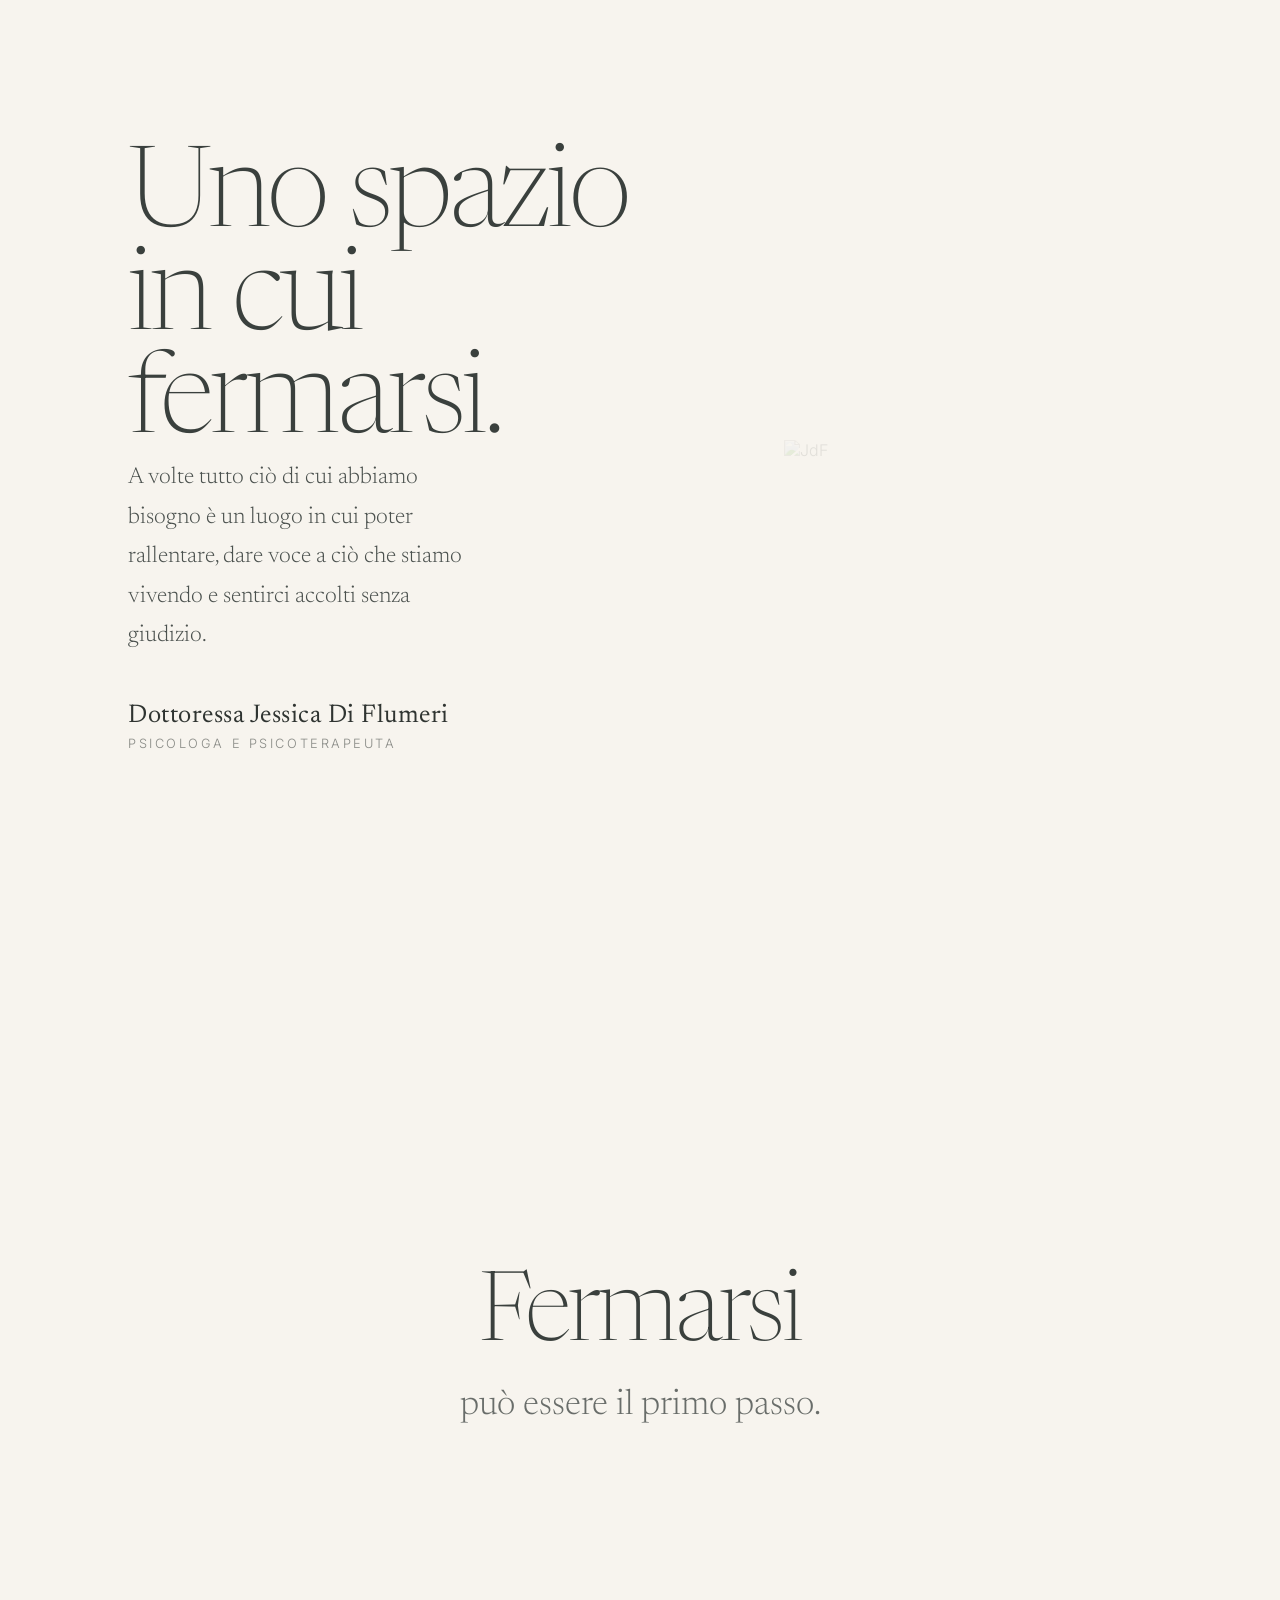
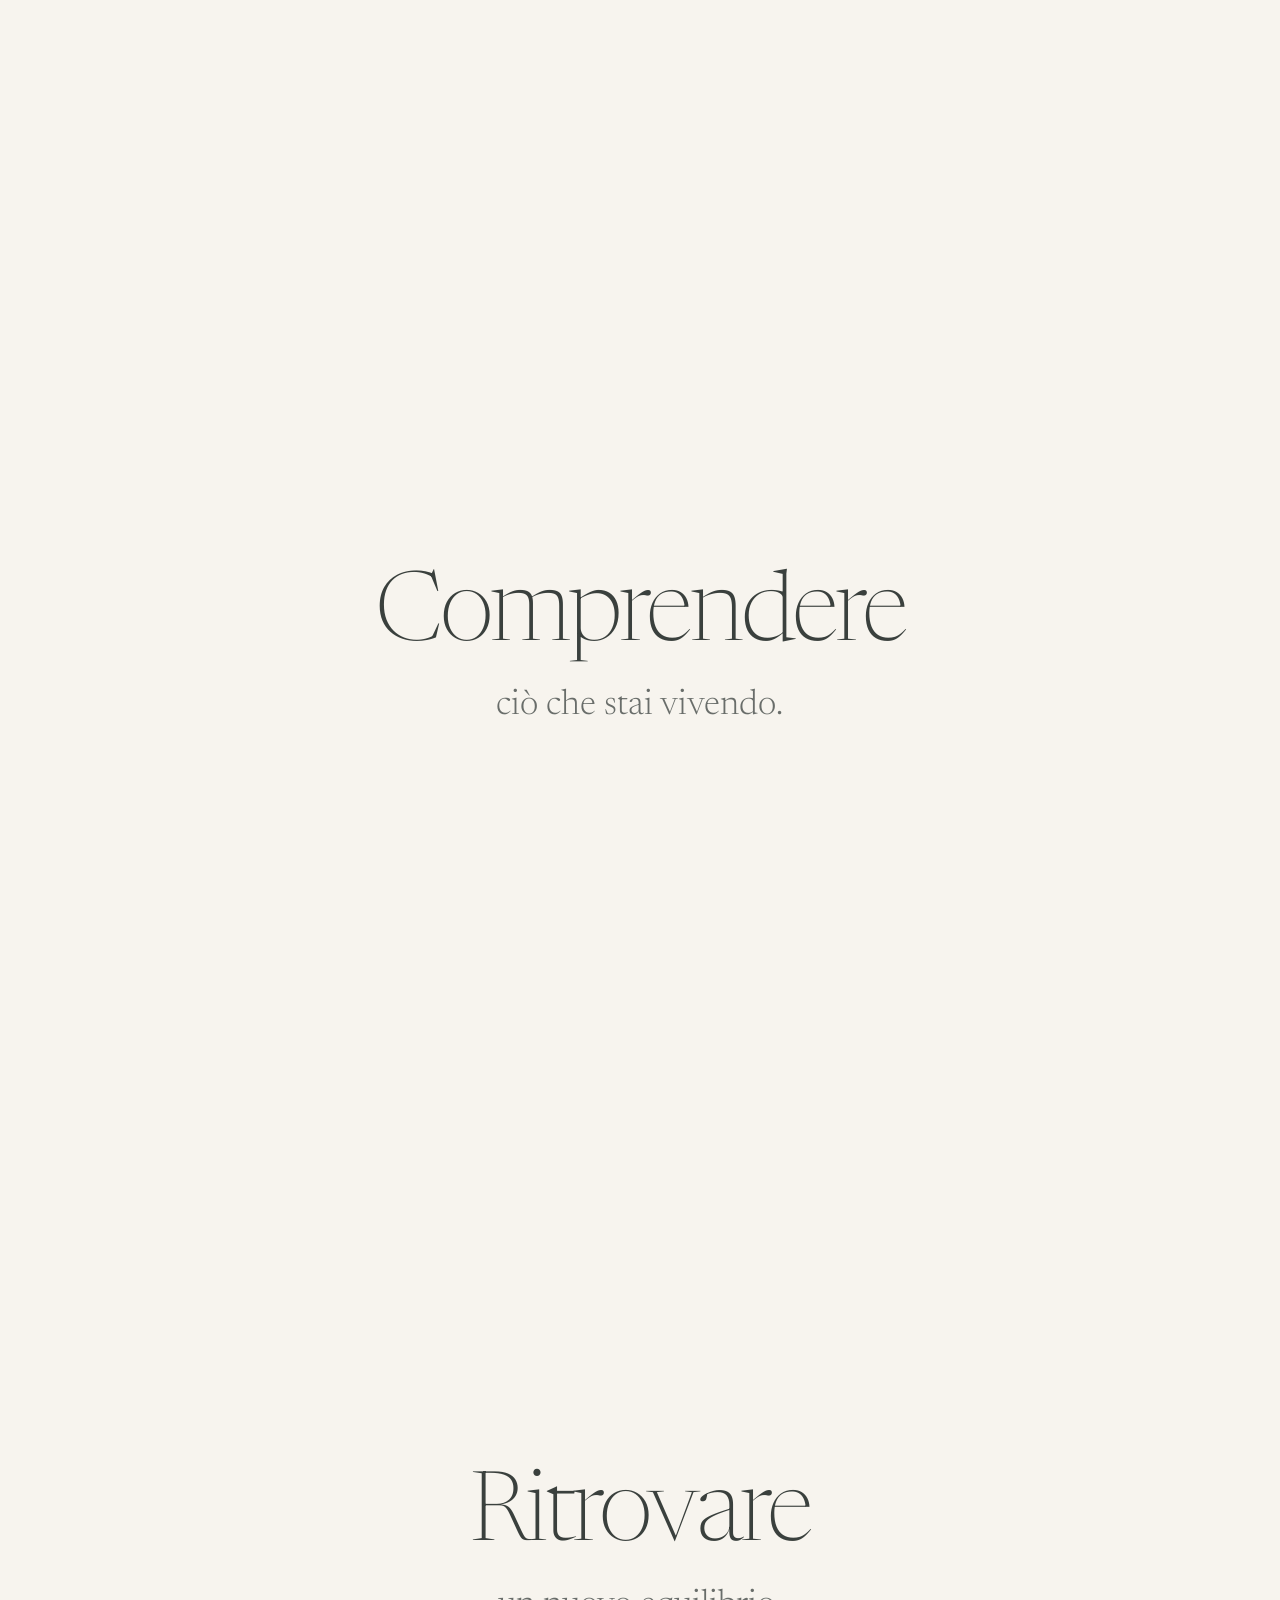
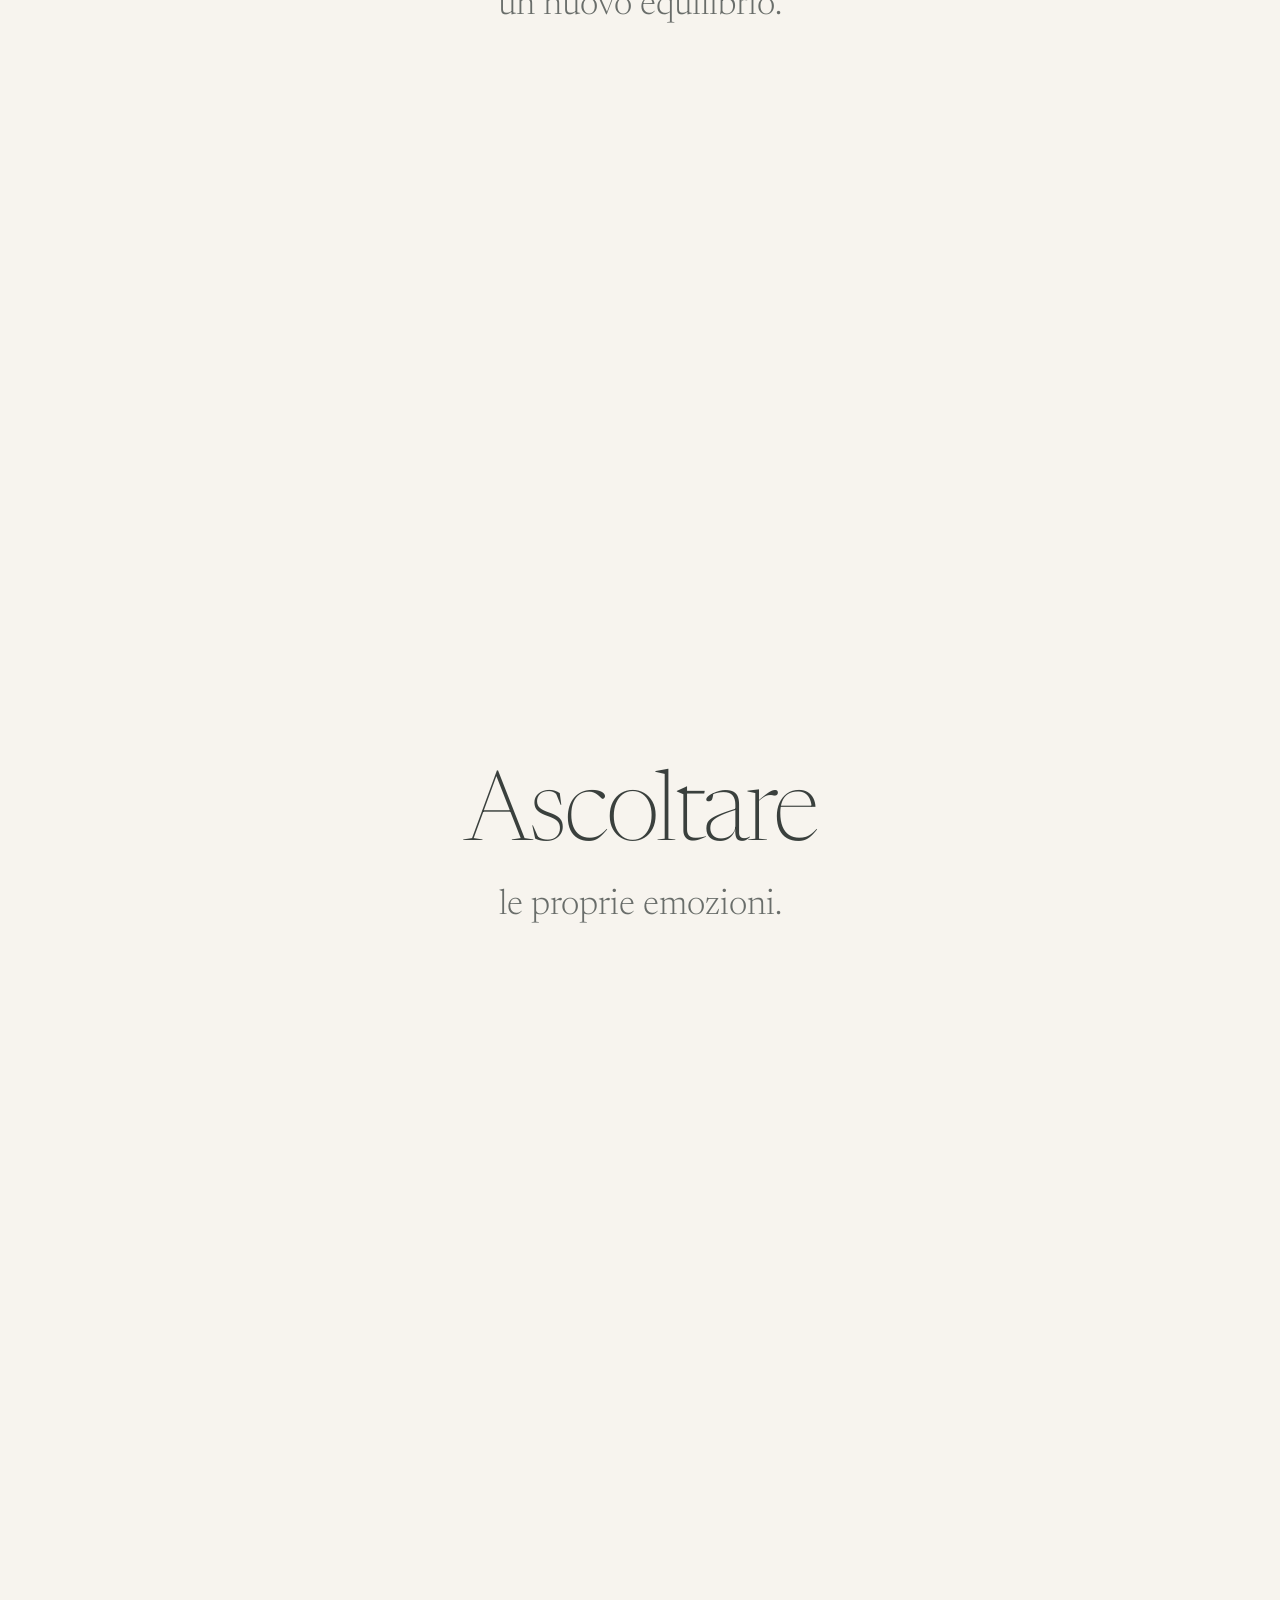
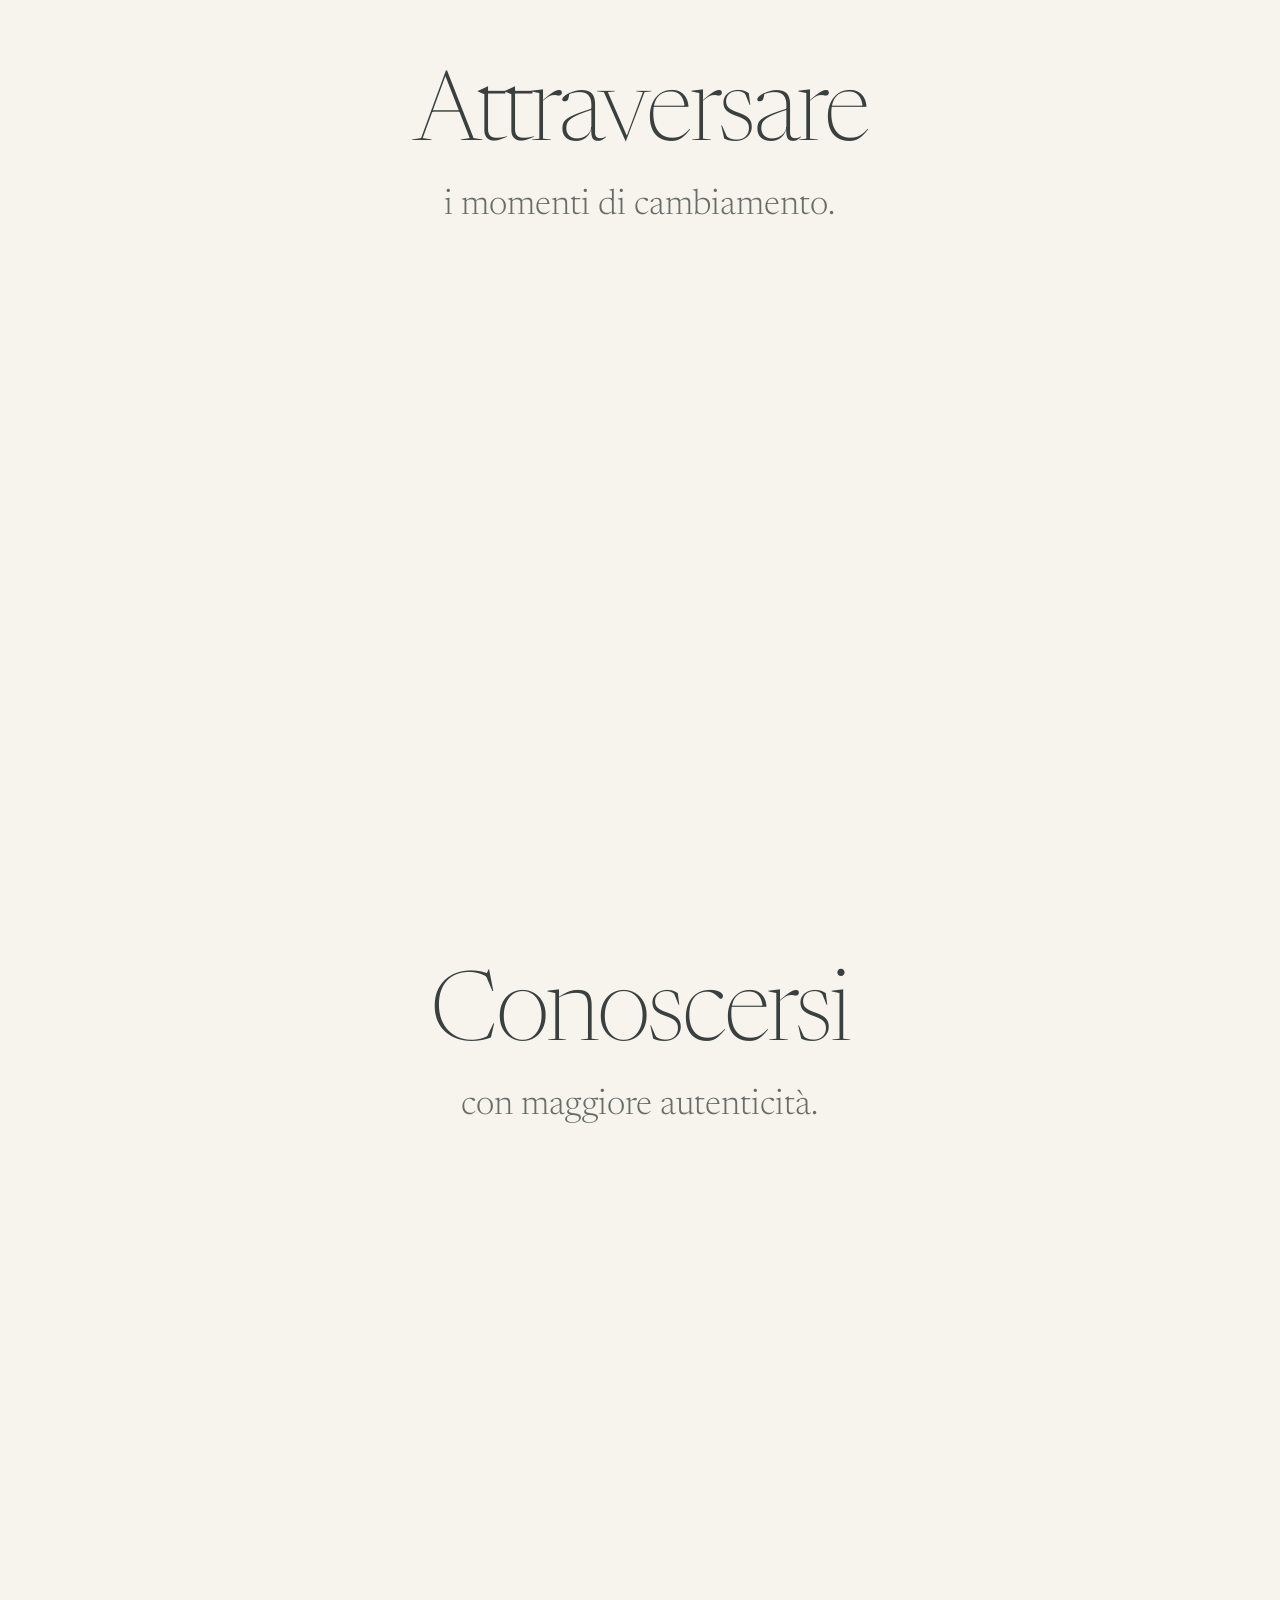
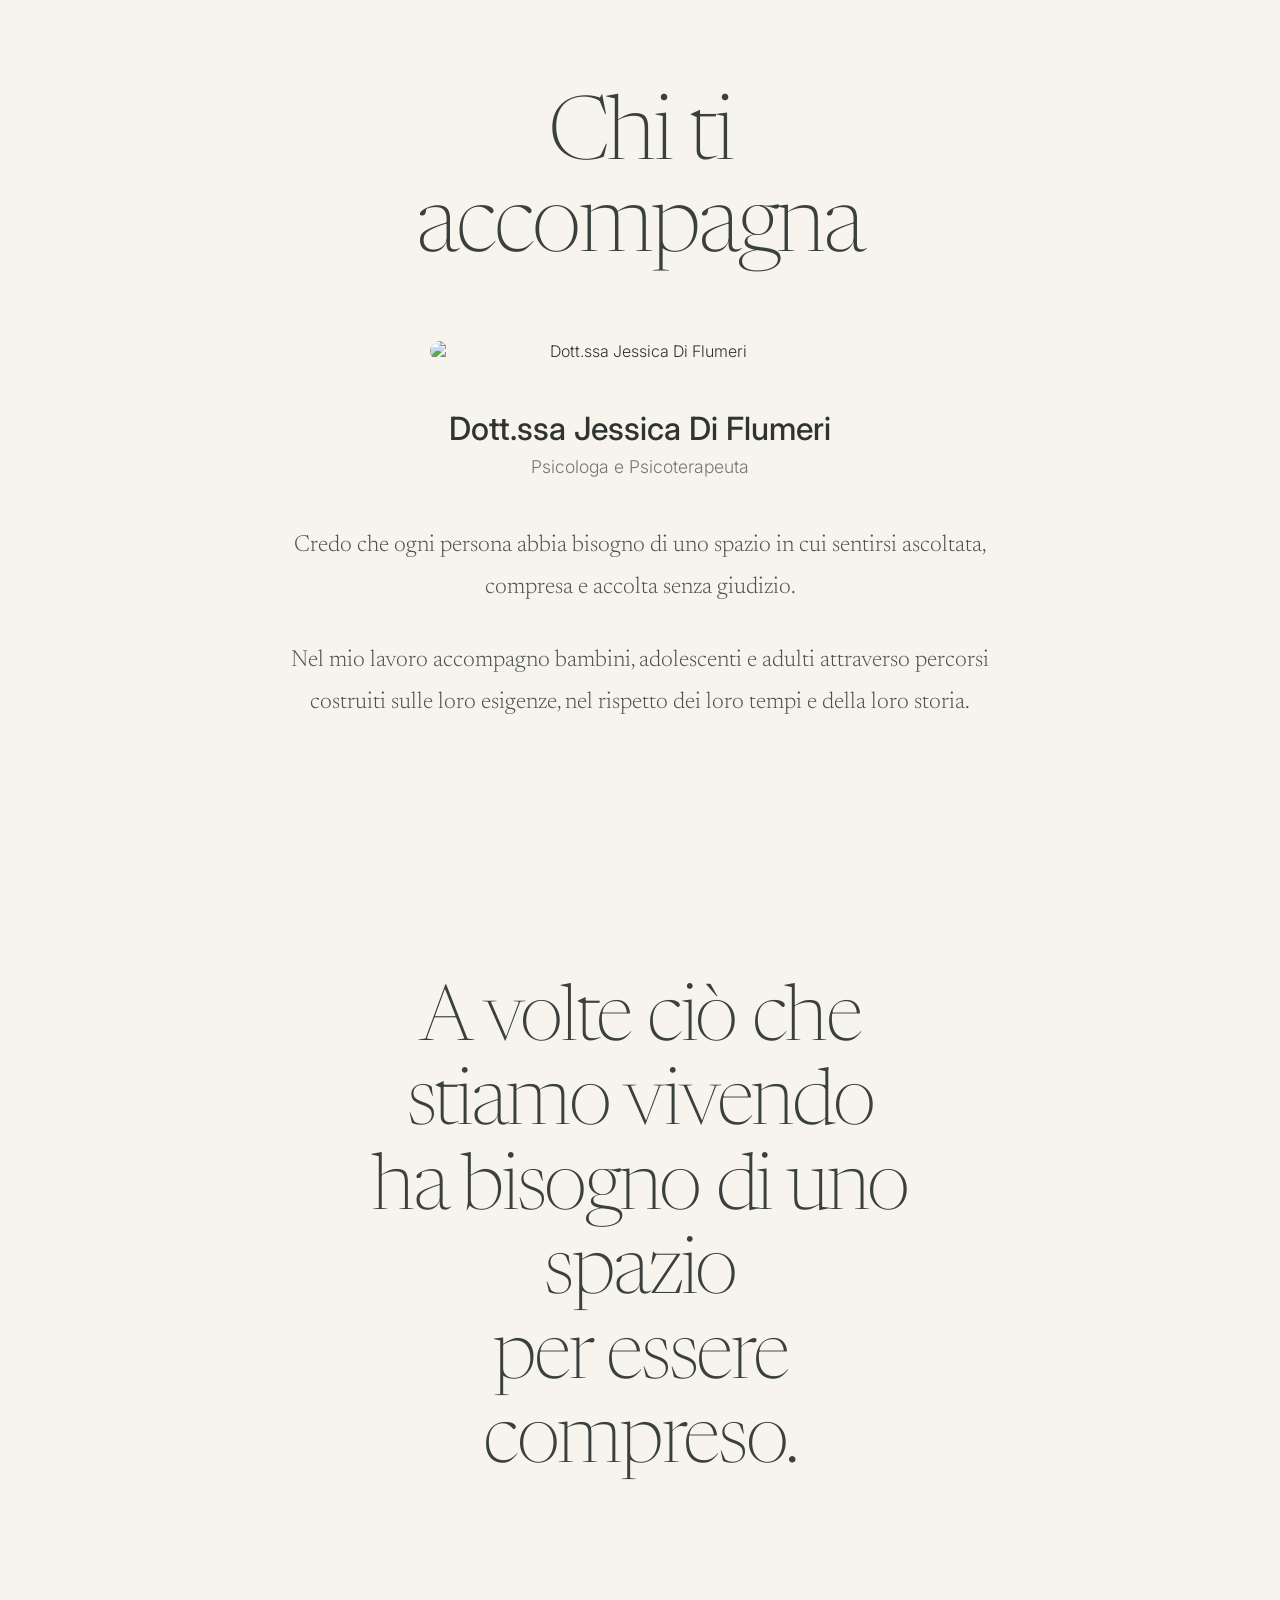
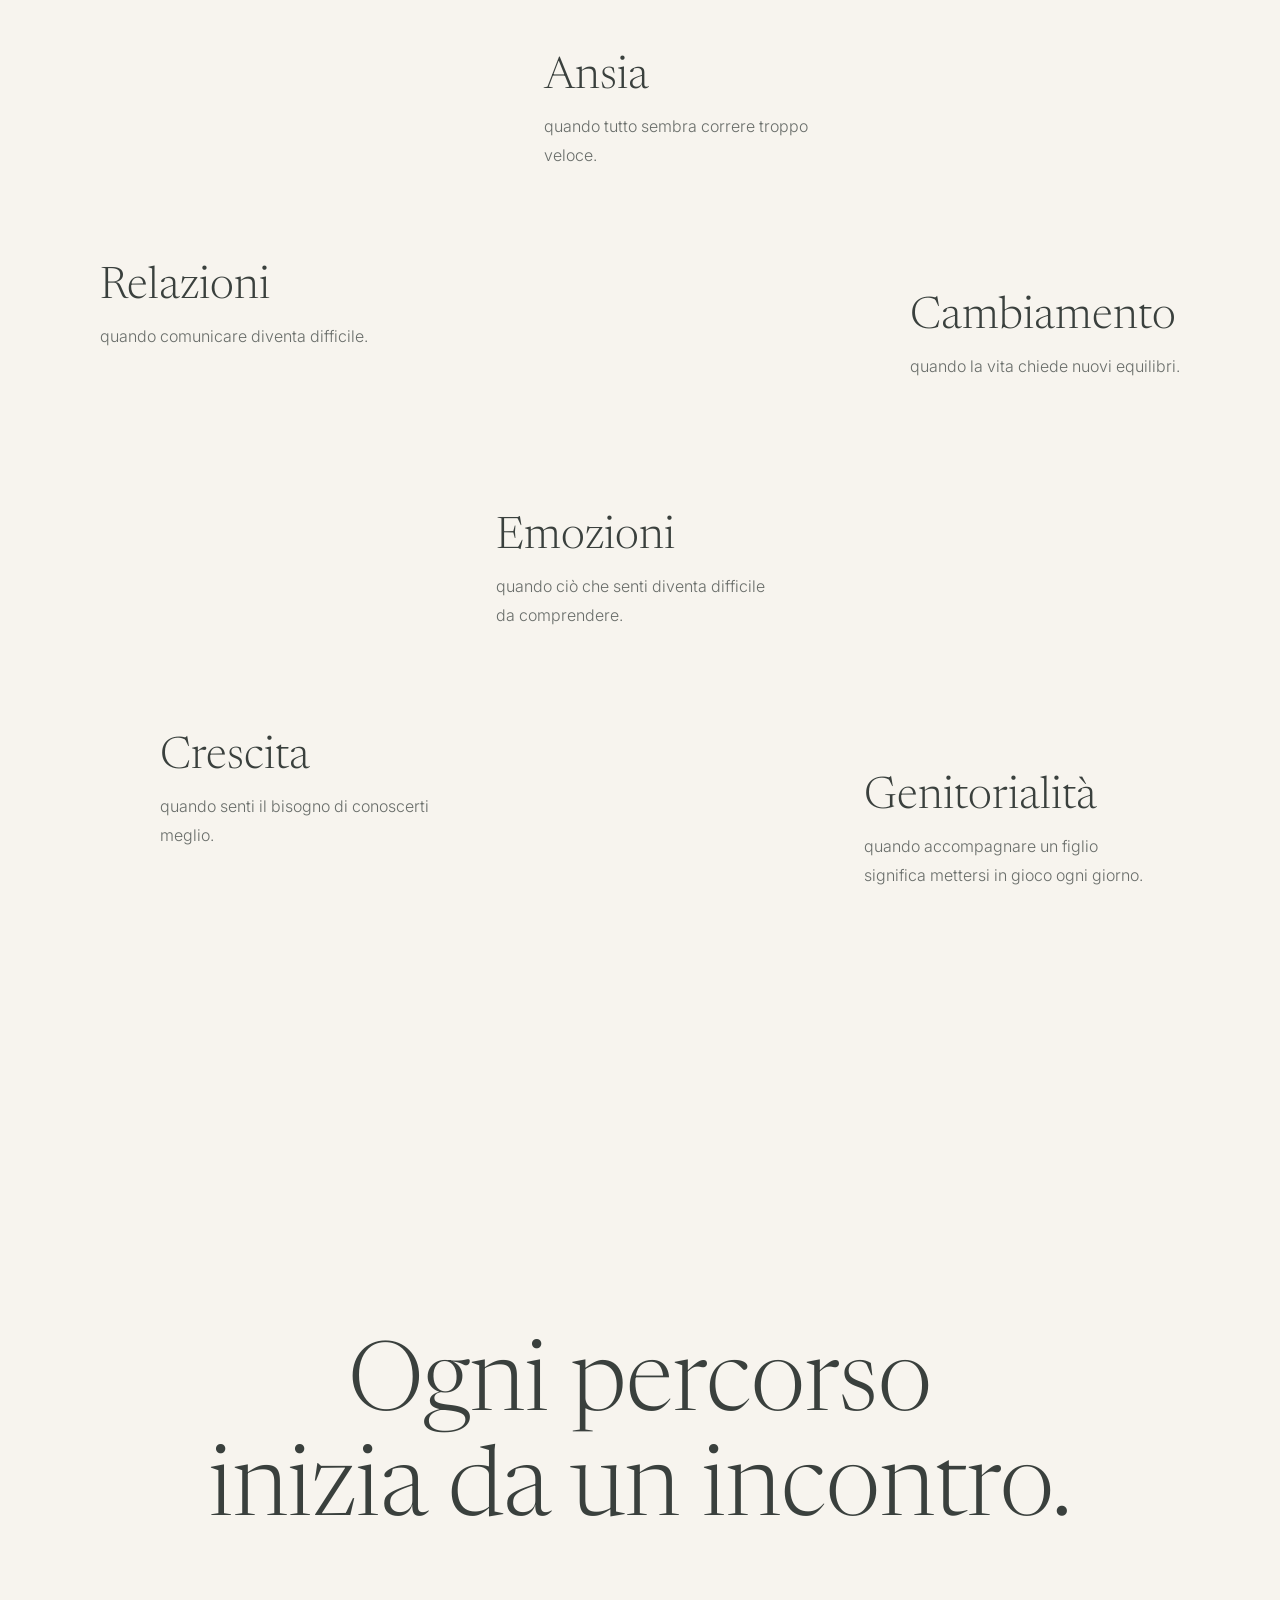
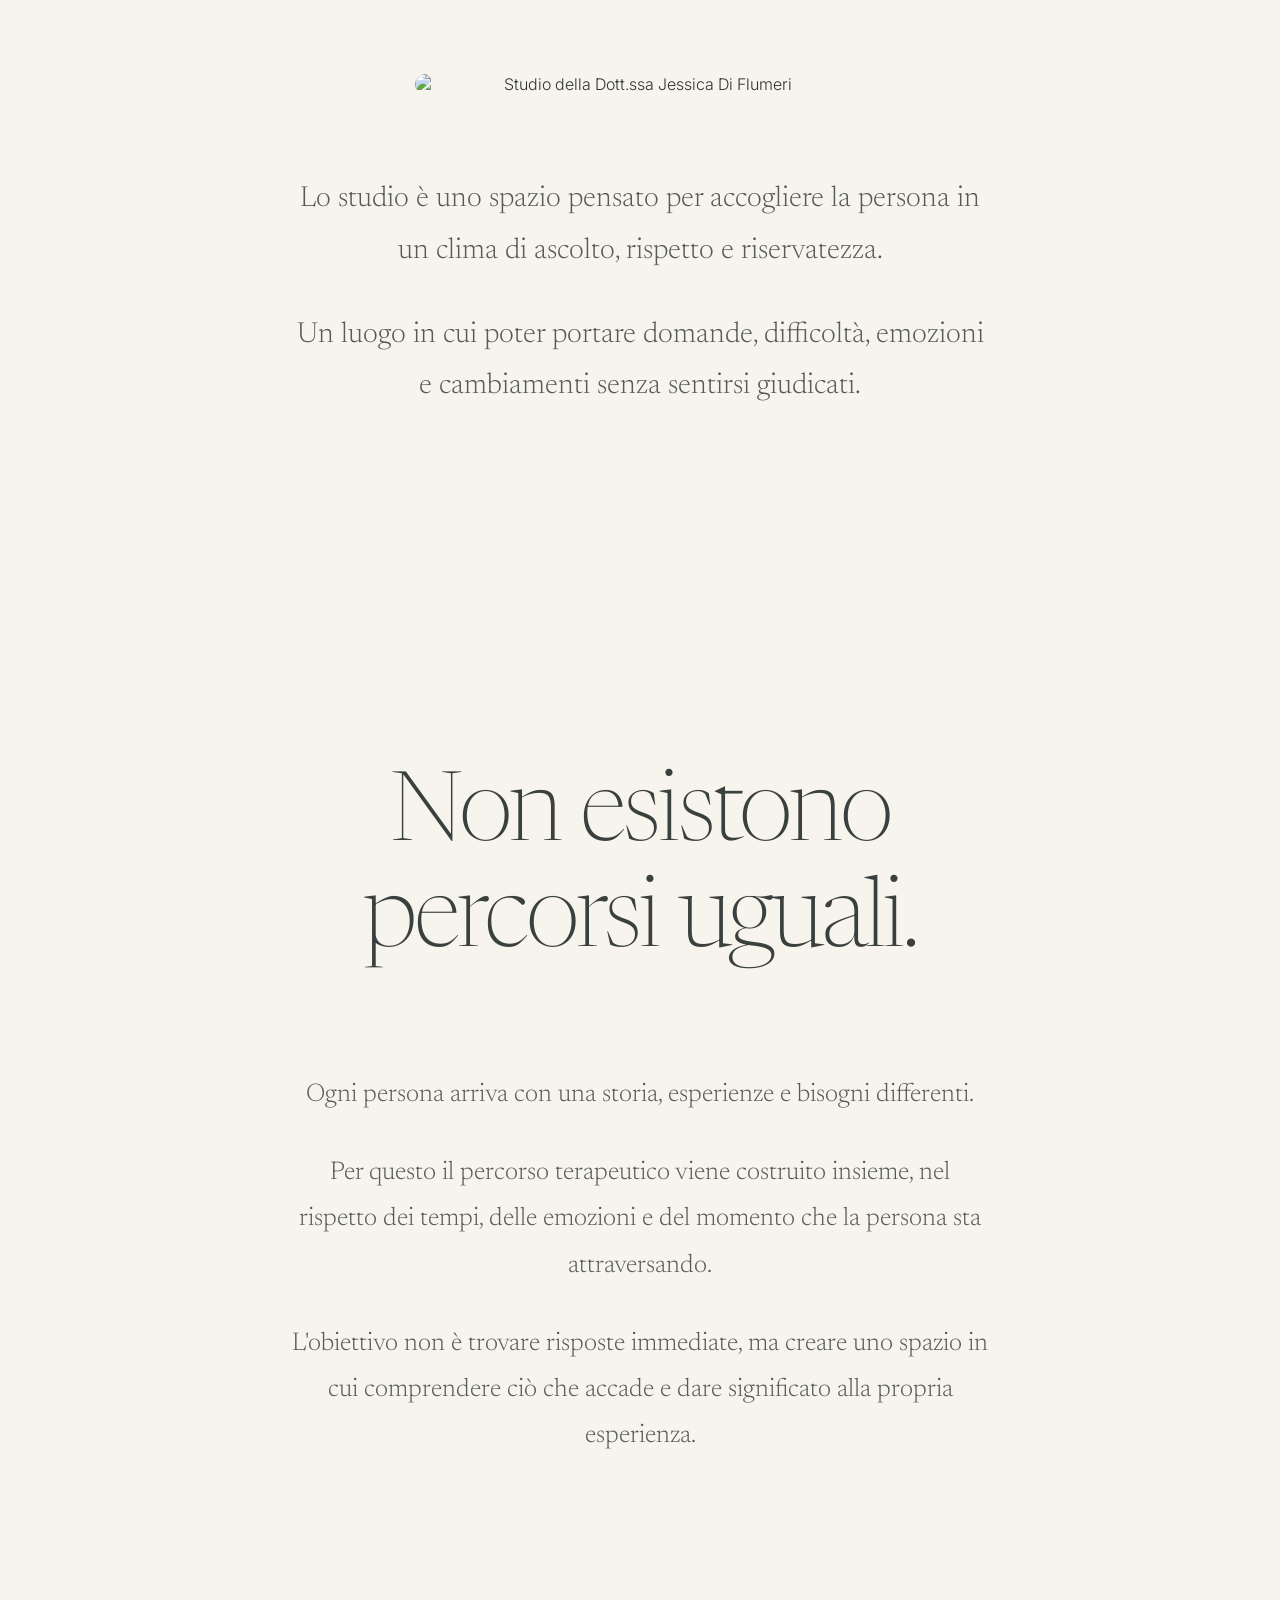
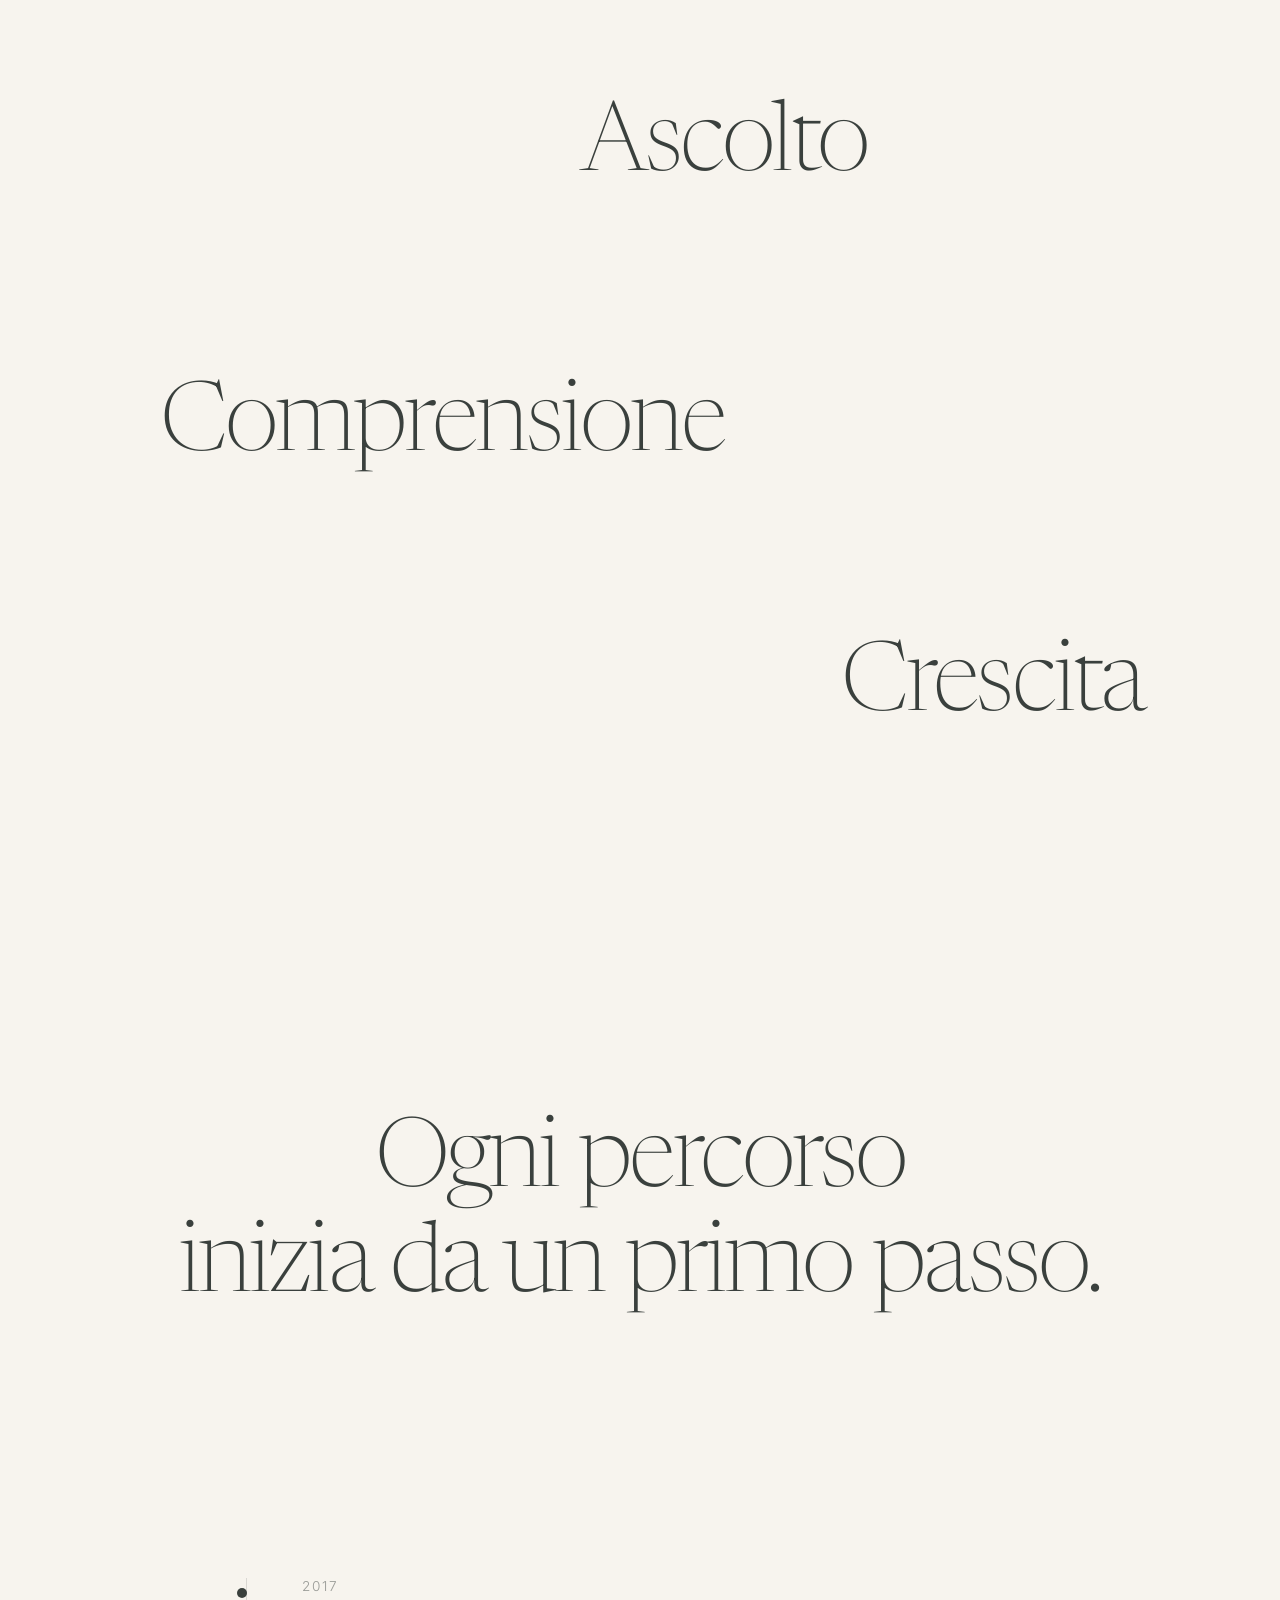
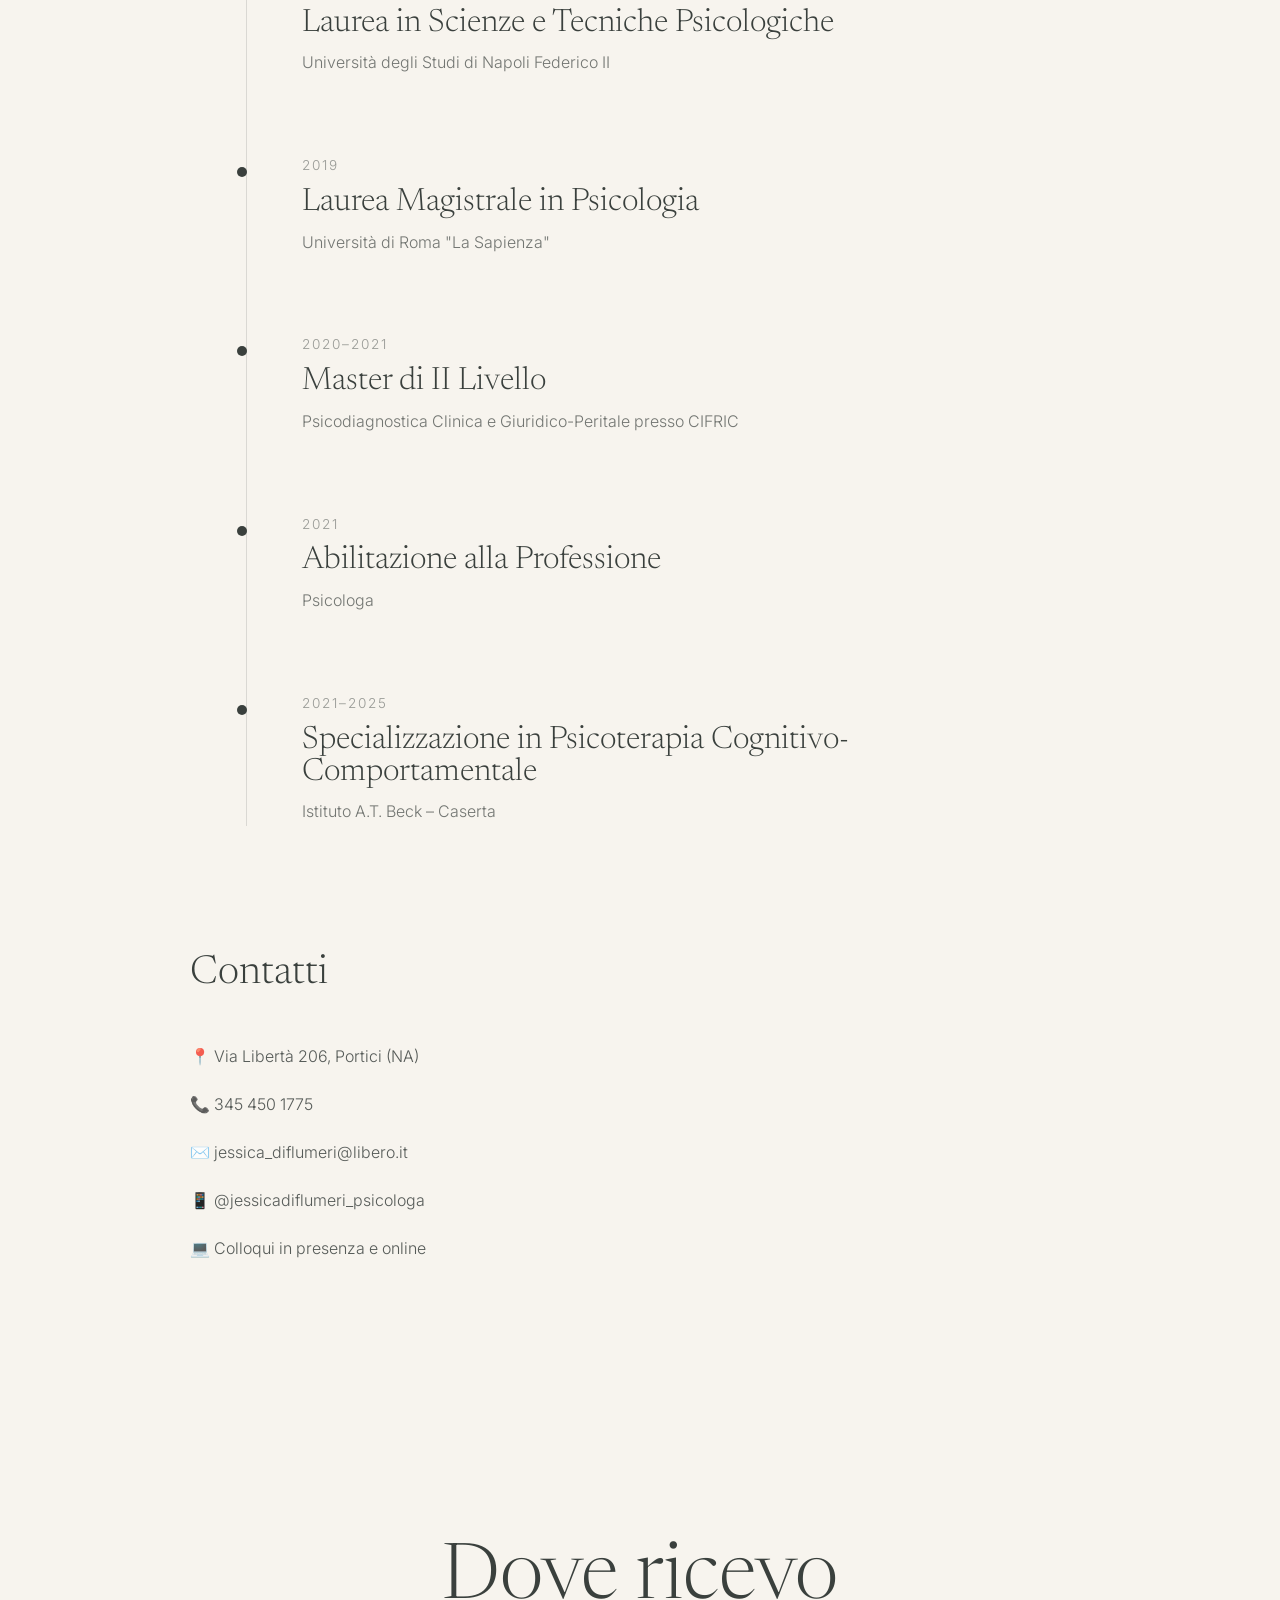
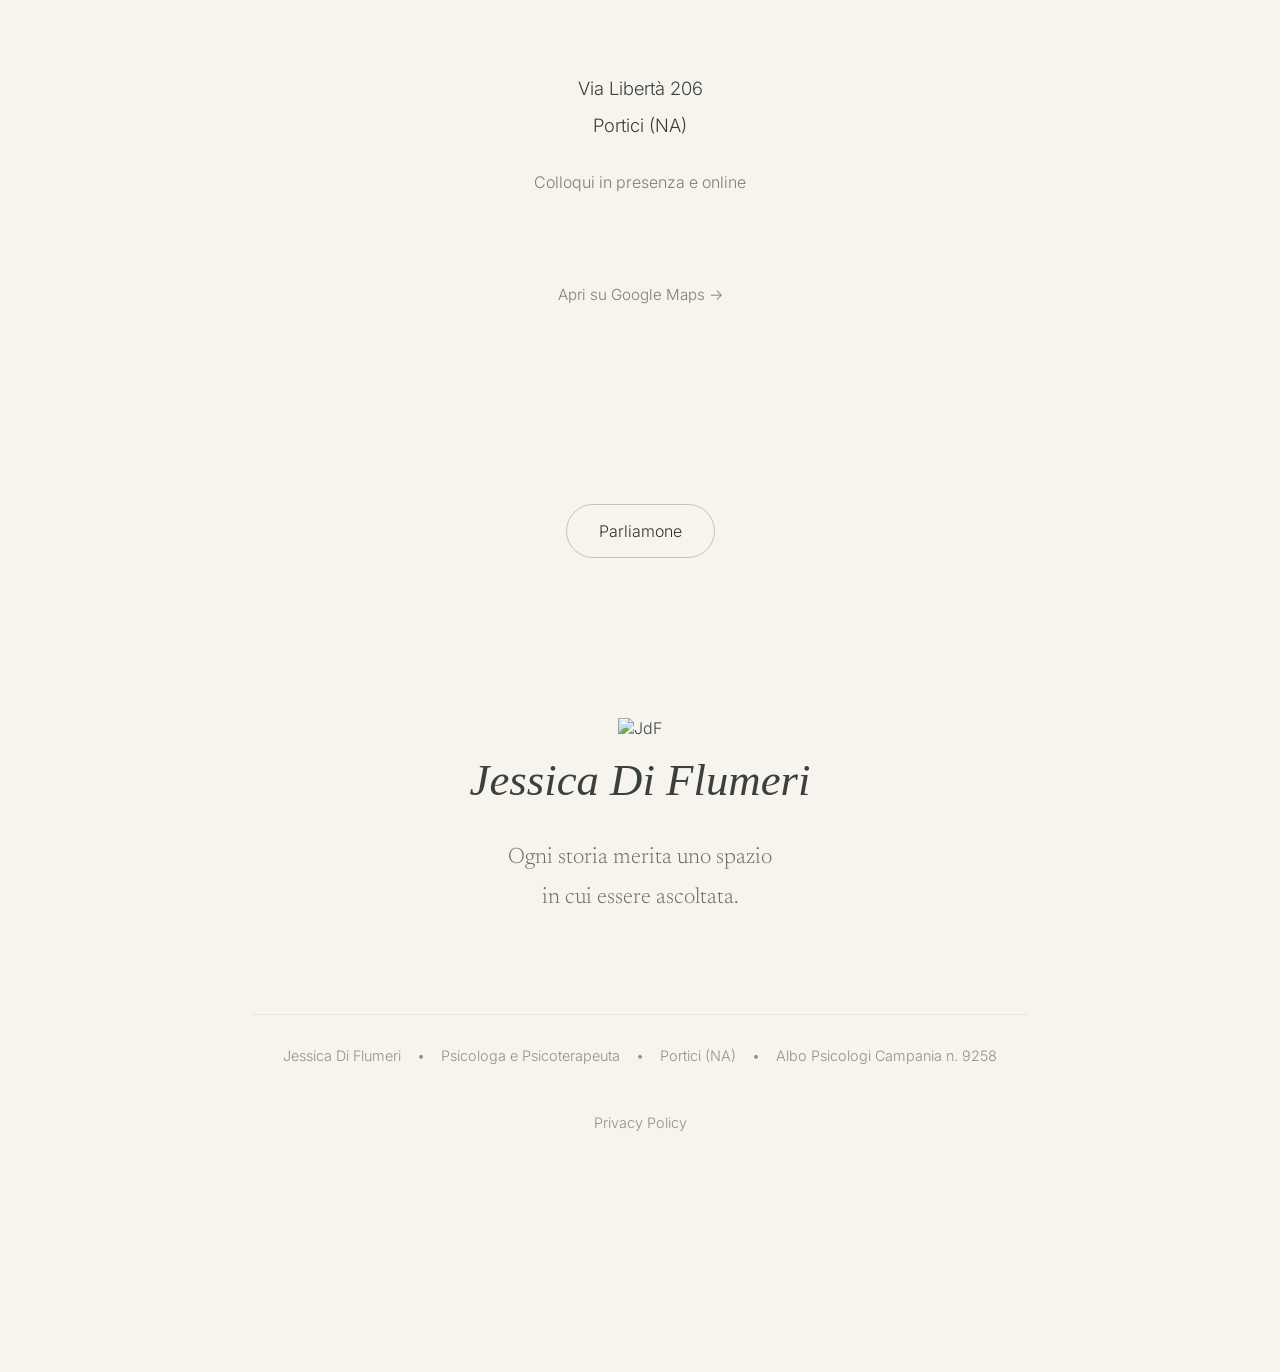
==== index.html @ 02ae96c1 "Add files via upload" ====
<!doctype html>
<html lang="it">
  <head>
    <meta charset="UTF-8" />
    <meta name="viewport" content="width=device-width, initial-scale=1.0" />

    <title>Jessica Di Flumeri</title>

    <link
      href="https://fonts.googleapis.com/css2?family=Newsreader:wght@300;400;500&family=Inter:wght@300;400;500&display=swap"
      rel="stylesheet"
    />

    <link rel="stylesheet" href="style.css" />
  </head>

  <body>
    <!-- HERO -->

    <header class="hero">
      <div class="hero-content">
        <h1>
          Uno spazio<br />
          in cui fermarsi.
        </h1>

        <p class="hero-text">
          A volte tutto ciò di cui abbiamo bisogno è un luogo in cui poter
          rallentare, dare voce a ciò che stiamo vivendo e sentirci accolti
          senza giudizio.
        </p>
<div class="hero-logo">

  <img src="images/logo.png" alt="JdF">

</div>
        

        <div class="hero-author">
          <span class="name"> Dottoressa Jessica Di Flumeri </span>

          <span class="title"> Psicologa e Psicoterapeuta </span>
        </div>
      </div>
    </header>

    <!-- PENSIERO 1 -->

    <section class="thought-section">
      <div class="thought">
        <span class="thought-main"> Fermarsi </span>

        <span class="thought-sub"> può essere il primo passo. </span>
      </div>
    </section>

    <!-- PENSIERO 2 -->

    <section class="thought-section">
      <div class="thought">
        <span class="thought-main"> Comprendere </span>

        <span class="thought-sub"> ciò che stai vivendo. </span>
      </div>
    </section>

    <!-- PENSIERO 3 -->

    <section class="thought-section">
      <div class="thought">
        <span class="thought-main"> Ritrovare</span>

        <span class="thought-sub"> un nuovo equilibrio. </span>
      </div>
    </section>

    <!-- PENSIERO 4 -->

    <section class="thought-section">
      <div class="thought">
        <span class="thought-main"> Ascoltare </span>

        <span class="thought-sub">le proprie emozioni. </span>
      </div>
    </section>

    <!-- PENSIERO 5 -->

    <section class="thought-section">
      <div class="thought">
        <span class="thought-main"> Attraversare </span>

        <span class="thought-sub"> i momenti di cambiamento. </span>
      </div>
    </section>

    <!-- PENSIERO 6 -->

    <section class="thought-section">
      <div class="thought">
        <span class="thought-main"> Conoscersi </span>

        <span class="thought-sub"> con maggiore autenticità. </span>
      </div>
    </section>
    <section class="about-jessica">
      <h2 class="about-title reveal">
   <h2 class="about-title reveal">
Chi ti<br>
accompagna
</h2>

      <img
        src="images/jessica-portrait.png"
        alt="Dott.ssa Jessica Di Flumeri"
        class="jessica-photo reveal-photo"
      />

      <h3 class="jessica-name reveal-name">Dott.ssa Jessica Di Flumeri</h3>

      <p class="jessica-role reveal-name">Psicologa e Psicoterapeuta</p>

      <div class="jessica-text reveal-text">
        <p>
          Credo che ogni persona abbia bisogno di uno spazio in cui sentirsi
          ascoltata, compresa e accolta senza giudizio.
        </p>

        <p>
          Nel mio lavoro accompagno bambini, adolescenti e adulti attraverso
          percorsi costruiti sulle loro esigenze, nel rispetto dei loro tempi e
          della loro storia.
        </p>
      </div>
    </section>
    <section class="areas-section">
      <h2 class="areas-title reveal-title">
  A volte ciò che stiamo vivendo
  <br />
  ha bisogno di uno spazio
  <br />
  per essere compreso.
</h2>

      <div class="areas-cloud">
        <div class="area area-1">
          <h3>Ansia</h3>

          <p>quando tutto sembra correre troppo veloce.</p>
        </div>

        <div class="area area-2">
          <h3>Relazioni</h3>

          <p>quando comunicare diventa difficile.</p>
        </div>

        <div class="area area-3">
          <h3>Cambiamento</h3>

          <p>quando la vita chiede nuovi equilibri.</p>
        </div>

        <div class="area area-4">
          <h3>Emozioni</h3>

          <p>quando ciò che senti diventa difficile da comprendere.</p>
        </div>

        <div class="area area-5">
          <h3>Crescita</h3>

          <p>quando senti il bisogno di conoscerti meglio.</p>
        </div>

        <div class="area area-6">
          <h3>Genitorialità</h3>

          <p>
            quando accompagnare un figlio significa mettersi in gioco ogni
            giorno.
          </p>
        </div>
      </div>
    </section>
    <section class="studio-section">
      <h2 class="studio-title reveal-title">
        Ogni percorso<br />
        inizia da un incontro.
      </h2>

      <div class="studio-image-wrapper">
        <img
          src="images/studio3.jpeg"
          alt="Studio della Dott.ssa Jessica Di Flumeri"
          class="studio-image"
        />
      </div>

      <div class="studio-text">
        <p>
          Lo studio è uno spazio pensato per accogliere la persona in un clima
          di ascolto, rispetto e riservatezza.
        </p>

        <p>
          Un luogo in cui poter portare domande, difficoltà, emozioni e
          cambiamenti senza sentirsi giudicati.
        </p>
      </div>
    </section>
    <!-- COME LAVORA JESSICA -->

    <section class="method-section">
      <h2 class="method-title reveal-method">
        Non esistono<br />
        percorsi uguali.
      </h2>

      <div class="method-text reveal-method-text">
        <p>
          Ogni persona arriva con una storia, esperienze e bisogni differenti.
        </p>

        <p>
          Per questo il percorso terapeutico viene costruito insieme, nel
          rispetto dei tempi, delle emozioni e del momento che la persona sta
          attraversando.
        </p>

        <p>
          L'obiettivo non è trovare risposte immediate, ma creare uno spazio in
          cui comprendere ciò che accade e dare significato alla propria
          esperienza.
        </p>
      </div>
    </section>
    <section class="values-section">
      <div class="value value-1">
        <span>Ascolto</span>
      </div>

      <div class="value value-2">
        <span>Comprensione</span>
      </div>

      <div class="value value-3">
        <span>Crescita</span>
      </div>
    </section>
    <!-- SEZIONE FINALE -->

    <section class="final-section">
      <h2 class="final-title reveal-final">
        Ogni percorso<br />
        inizia da un primo passo.
      </h2>

      <!-- FORMAZIONE -->

      <section class="timeline-section reveal">
  <div class="timeline">

    <div class="timeline-item">
      <span class="year">2017</span>
      <div class="timeline-content">
        <h3>Laurea in Scienze e Tecniche Psicologiche</h3>
        <p>Università degli Studi di Napoli Federico II</p>
      </div>
    </div>

    <div class="timeline-item">
      <span class="year">2019</span>
      <div class="timeline-content">
        <h3>Laurea Magistrale in Psicologia</h3>
        <p>Università di Roma "La Sapienza"</p>
      </div>
    </div>

    <div class="timeline-item">
      <span class="year">2020–2021</span>
      <div class="timeline-content">
        <h3>Master di II Livello</h3>
        <p>Psicodiagnostica Clinica e Giuridico-Peritale presso CIFRIC</p>
      </div>
    </div>

    <div class="timeline-item">
      <span class="year">2021</span>
      <div class="timeline-content">
        <h3>Abilitazione alla Professione</h3>
        <p>Psicologa</p>
      </div>
    </div>

    <div class="timeline-item">
      <span class="year">2021–2025</span>
      <div class="timeline-content">
        <h3>Specializzazione in Psicoterapia Cognitivo-Comportamentale</h3>
        <p>Istituto A.T. Beck – Caserta</p>
      </div>
    </div>

  </div>
</section>

      <!-- CONTATTI -->

      <div class="contacts reveal-final-content">
        <h3>Contatti</h3>

        <p>📍 Via Libertà 206, Portici (NA)</p>

        <p>📞 345 450 1775</p>

        <p>✉️ jessica_diflumeri@libero.it</p>

        <p>📱 @jessicadiflumeri_psicologa</p>

        <p>💻 Colloqui in presenza e online</p>
      </div>
<!-- DOVE RICEVO -->

<section class="location-section">

    <h2 class="location-title">

        Dove ricevo

    </h2>

    <p class="location-address">

        Via Libertà 206<br>

        Portici (NA)

    </p>

    <p class="location-info">

        Colloqui in presenza e online

    </p>

    <a
  href="https://maps.google.com/?q=Via+Libertà+206+Portici"
  target="_blank"
  rel="noopener"
  class="location-link"
>
  Apri su Google Maps →
</a>

</section>
      <a href="https://wa.me/393454501775" target="_blank"rel="noopener"class="cta">
  Parliamone
</a>
<div class="closing-section">

    <img
        src="images/logo.png"
        alt="JdF"
        class="closing-logo">

<h3 class="closing-signature">
        Jessica Di Flumeri
    </h3>

    <p class="closing-quote">
        Ogni storia merita uno spazio<br>
        in cui essere ascoltata.
    </p>

</div>
<footer class="site-footer">

    <span>Jessica Di Flumeri</span>

    <span>•</span>

    <span>Psicologa e Psicoterapeuta</span>

    <span>•</span>

    <span>Portici (NA)</span>

    <span>•</span>

    <span>Albo Psicologi Campania n. 9258</span>

</footer>

<div class="footer-legal">

    <a href="privacy.html">Privacy Policy</a>

</div>
    <script src="script.js"></script>
  </body>
</html>
---- style.css ----
:root {
  --bg: #f7f4ee;
  --salvia: #7f9a89;
  --salvia-dark: #687d70;
  --card: #e8e0d4;
  --text: #2f3431;
}

* {
  margin: 0;
  padding: 0;
  box-sizing: border-box;
}

body {
  background: var(--bg);
  color: var(--text);
  font-family: "Inter", sans-serif;
  font-weight: 300;
}

/* HERO */

.hero {
  min-height: 100vh;

  display: flex;
  flex-direction: column;
  justify-content: center;

  padding: clamp(4rem, 8vw, 8rem) clamp(4rem, 10vw, 10rem);

  gap: 5rem;
}

.hero-content {
  max-width: 650px;
}

/* TITOLO */

h1 {
  font-family: "Newsreader", serif;
  font-size: clamp(4rem, 10vw, 7rem);
  line-height: 0.92;
  font-weight: 200;
  letter-spacing: -0.03em;
  max-width: 8ch;
  color: #3a403d;
}

/* TESTO */

.hero-text {
  font-family: "Newsreader", serif;

  font-size: 1.45rem;

  line-height: 1.7;

  max-width: 28ch;

  color: #4b514e;

  font-weight: 300;
}

/* CTA */

.cta {
  display: inline-flex;
  align-items: center;
  justify-content: center;

  width: fit-content;

  margin-top: 2.5rem;

  padding: 1rem 2rem;

  border-radius: 999px;

  text-decoration: none;

  border: 1px solid rgba(127, 154, 137, 0.5);

  color: var(--text);

  background: transparent;

  transition: all 0.3s ease;
}

.cta:hover {
  background: var(--salvia);
  color: white;
  border-color: var(--salvia);
}

/* AUTORE */

.hero-author {
  margin-top: 3rem;

  display: flex;
  flex-direction: column;

  gap: 0.4rem;
}

.name {
  font-family: "Newsreader", serif;

  font-size: 1.6rem;

  font-weight: 400;

  color: var(--text);

  letter-spacing: 0.02em;
}

.title {
  font-size: 0.8rem;

  text-transform: uppercase;

  letter-spacing: 0.2em;

  color: rgba(47, 52, 49, 0.55);
}

/* PLACEHOLDER FOTO */

  
/* ========================================
   PENSIERI
======================================== */

/* ========================================
   SCROLL
======================================== */

html {
  scroll-behavior: smooth;
}

.hero,
.thought-section {
  scroll-snap-align: start;
}

/* ========================================
   SEZIONE PENSIERI
======================================== */

.thought-section {
  min-height: 100vh;

  display: flex;
  align-items: center;
  justify-content: center;

  padding: 0 2rem;
}

.thought {
  display: flex;
  flex-direction: column;

  align-items: center;
  text-align: center;

  gap: 1rem;

  max-width: 900px;

  opacity: 0;

  transform: translateY(30px);

  transition:
    opacity 1.5s ease,
    transform 1.5s ease;
}

.thought.visible {
  opacity: 1;

  transform: translateY(0);
}

/* ========================================
   PAROLA PRINCIPALE
======================================== */

.thought-main {
  font-family: "Newsreader", serif;

  font-size: clamp(4rem, 8vw, 6rem);

  font-weight: 200;

  line-height: 1;

  letter-spacing: -0.03em;

  color: #3a403d;

  opacity: 0;

  transform: translateY(15px);

  transition:
    opacity 1.8s ease,
    transform 1.8s ease;

  transition-delay: 0s;
}

/* ========================================
   RIFLESSIONE
======================================== */

.thought-sub {
  font-family: "Newsreader", serif;

  font-size: clamp(1.5rem, 3vw, 2.2rem);

  font-weight: 300;

  line-height: 1.4;

  color: rgba(58, 64, 61, 0.75);

  opacity: 0;

  transform: translateY(15px);

  transition:
    opacity 1.4s ease,
    transform 1.4s ease;

  transition-delay: 0.7s;
}

/* ========================================
   ENTRATA NEL VIEWPORT
======================================== */

.thought.visible .thought-main,
.thought.visible .thought-sub {
  opacity: 1;

  transform: translateY(0);
}
/* ========================================
   JESSICA
======================================== */

.about-jessica {
  min-height: 100vh;

  display: flex;

  flex-direction: column;

  align-items: center;

  justify-content: center;

  text-align: center;

  padding: 8rem 2rem;
}

.about-title {
  font-family: "Newsreader", serif;

  font-size: clamp(3.5rem, 7vw, 5.5rem);

  font-weight: 200;

  line-height: 1.05;

  letter-spacing: -0.03em;

  color: #3a403d;

  margin-bottom: 4rem;
}

.jessica-photo {
  width: 100%;

  width: min(420px, 90%);

  border-radius: 24px;

  display: block;

  margin-bottom: 3rem;
}

.jessica-name {
  font-family: "Inter", sans-serif;

  font-size: 2rem;

  font-weight: 500;

  color: #2f3431;

  margin-bottom: 0.5rem;
}

.jessica-role {
  font-size: 1.1rem;

  color: rgba(47, 52, 49, 0.65);

  margin-bottom: 3rem;
}

.jessica-text {
  max-width: 700px;

  display: flex;

  flex-direction: column;

  gap: 2rem;
}

.jessica-text p {
  font-family: "Newsreader", serif;

  font-size: 1.45rem;

  line-height: 1.8;

  color: #4b514e;
}
/* ========================================
   ANIMAZIONE SEZIONE JESSICA
======================================== */

.reveal,
.reveal-photo,
.reveal-name,
.reveal-text {
  opacity: 0;

  transform: translateY(30px);
}

/* Titolo */

.reveal {
  transition:
    opacity 1.4s ease,
    transform 1.4s ease;
}

/* Foto */

.reveal-photo {
  transition:
    opacity 1.4s ease,
    transform 1.4s ease;

  transition-delay: 0.3s;
}

/* Nome e professione */

.reveal-name {
  transition:
    opacity 1.4s ease,
    transform 1.4s ease;

  transition-delay: 0.7s;
}

/* Testo */

.reveal-text {
  transition:
    opacity 1.4s ease,
    transform 1.4s ease;

  transition-delay: 1.1s;
}

/* Stato visibile */

.reveal.visible,
.reveal-photo.visible,
.reveal-name.visible,
.reveal-text.visible {
  opacity: 1;

  transform: translateY(0);
}
.reveal-title {
  opacity: 0;

  transform: translateY(40px);

  transition:
    opacity 1.8s ease,
    transform 1.8s ease;
}

.reveal-title.visible {
  opacity: 1;

  transform: translateY(0);
}
/* ========================================
   TEMI DI PERCORSO
======================================== */

.areas-section {
  min-height: 100vh;

  display: flex;
  flex-direction: column;

  align-items: center;

  padding: 8rem 2rem;
}

.areas-title {
  font-family: "Newsreader", serif;

  font-size: clamp(3rem, 6vw, 5.5rem);

  font-weight: 200;

  line-height: 1.1;

  letter-spacing: -0.03em;

  color: #3a403d;

  text-align: center;

  max-width: 12ch;

  margin-bottom: 8rem;
}
/* ========================================
   COSTELLAZIONE TEMI
======================================== */

.areas-cloud {
  position: relative;

  width: 100%;

  max-width: 1200px;

  height: 1000px;

  margin: 0 auto;
}

.area {
  position: absolute;

  max-width: 280px;

  opacity: 0;

  transform: translateY(30px);

  transition:
    opacity 1.8s ease,
    transform 1.8s ease;
}

.area.visible {
  opacity: 1;

  transform: translateY(0);
}

.area h3 {
  font-family: "Newsreader", serif;

  font-size: 2.8rem;

  font-weight: 300;

  color: #3a403d;

  margin-bottom: 0.8rem;
}

.area p {
  font-size: 1rem;

  line-height: 1.8;

  color: rgba(58, 64, 61, 0.75);
}

/* POSIZIONI */

.area-1 {
  top: 40px;
  left: 42%;

  transition-delay: 0.1s;
}

.area-2 {
  top: 250px;
  left: 5%;

  transition-delay: 0.3s;
}

.area-3 {
  top: 280px;
  right: 5%;

  transition-delay: 0.5s;
}

.area-4 {
  top: 500px;
  left: 38%;

  transition-delay: 0.7s;
}

.area-5 {
  top: 720px;
  left: 10%;

  transition-delay: 0.9s;
}

.area-6 {
  top: 760px;
  right: 8%;

  transition-delay: 1.1s;
}
/* ========================================
   STUDIO
======================================== */

.studio-section {
  padding: 12rem 2rem;

  text-align: center;
}

.studio-title {
  font-family: "Newsreader", serif;

  font-size: clamp(4rem, 8vw, 6rem);

  font-weight: 300;

  line-height: 1.1;

  color: #3a403d;

  margin-bottom: 8rem;
}

.studio-image-wrapper {
  max-width: 450px;

  margin: 0 auto;

  opacity: 0;

  transform: translateY(40px) scale(1.03);

  transition:
    opacity 2s ease,
    transform 2.5s ease;
}

.studio-image-wrapper.visible {
  opacity: 1;

  transform: translateY(0) scale(1);
}

.studio-image {
  width: 100%;

  display: block;

  border-radius: 24px;
}

.studio-text {
  max-width: 700px;

  margin: 5rem auto 0;

  display: flex;

  flex-direction: column;

  gap: 2rem;
}

.studio-text p {
  font-family: "Newsreader", serif;

  font-size: 1.8rem;

  line-height: 1.8;

  color: rgba(58, 64, 61, 0.85);
}
/* ========================================
   COME LAVORA JESSICA
======================================== */

.method-section {
  min-height: 100vh;

  display: flex;
  flex-direction: column;

  align-items: center;

  justify-content: center;

  padding: 10rem 2rem;

  text-align: center;
}

.method-title {
  font-family: "Newsreader", serif;

  font-size: clamp(4rem, 8vw, 6rem);

  font-weight: 200;

  line-height: 1.1;

  letter-spacing: -0.03em;

  color: #3a403d;

  max-width: 10ch;

  margin-bottom: 6rem;

  opacity: 0;

  transform: translateY(40px);

  transition:
    opacity 1.8s ease,
    transform 1.8s ease;
}

.method-title.visible {
  opacity: 1;

  transform: translateY(0);
}

.method-text {
  max-width: 700px;

  display: flex;

  flex-direction: column;

  gap: 2rem;

  opacity: 0;

  transform: translateY(40px);

  transition:
    opacity 1.8s ease,
    transform 1.8s ease;

  transition-delay: 0.4s;
}

.method-text.visible {
  opacity: 1;

  transform: translateY(0);
}

.method-text p {
  font-family: "Newsreader", serif;

  font-size: 1.6rem;

  line-height: 1.8;

  font-weight: 300;

  color: rgba(58, 64, 61, 0.85);
}
/* ========================================
   VALORI DEL PERCORSO
======================================== */

.values-section {
  position: relative;

  max-width: 1200px;

  height: 900px;

  margin: 0 auto;

  padding: 8rem 2rem;
}

.value {
  position: absolute;

  opacity: 0;

  transform: translateY(30px);

  transition:
    opacity 1.8s ease,
    transform 1.8s ease;
}

.value.visible {
  opacity: 1;

  transform: translateY(0);
}

.value span {
  font-family: "Newsreader", serif;

  font-size: clamp(4rem, 8vw, 6rem);

  font-weight: 200;

  line-height: 1;

  letter-spacing: -0.03em;

  color: #3a403d;
}
.value-1 {
  top: 80px;
  left: 45%;

  transition-delay: 0.2s;
}

.value-2 {
  top: 360px;
  left: 10%;

  transition-delay: 0.6s;
}

.value-3 {
  top: 620px;
  right: 8%;

  transition-delay: 1s;
}
/* ========================================
   SEZIONE FINALE
======================================== */

.final-section {
  min-height: 100vh;

  padding: 12rem 2rem;

  display: flex;

  flex-direction: column;

  align-items: center;
}

/* TITOLO */

.final-title {
  font-family: "Newsreader", serif;

  font-size: clamp(4rem, 8vw, 6rem);

  font-weight: 200;

  line-height: 1.1;

  letter-spacing: -0.03em;

  text-align: center;

  color: #3a403d;

  margin-bottom: 8rem;

  opacity: 0;

  transform: translateY(40px);

  transition:
    opacity 1.8s ease,
    transform 1.8s ease;
}

.final-title.visible {
  opacity: 1;

  transform: translateY(0);
}

/* FORMAZIONE */

.education {
  width: 100%;

  max-width: 900px;

  margin-bottom: 8rem;

  opacity: 0;

  transform: translateY(40px);

  transition:
    opacity 1.8s ease,
    transform 1.8s ease;

  transition-delay: 0.3s;
}

.education.visible {
  opacity: 1;

  transform: translateY(0);
}

.education h3 {
  font-family: "Newsreader", serif;

  font-size: 2.5rem;

  font-weight: 300;

  margin-bottom: 4rem;

  color: #3a403d;
}

.education-item {
  display: grid;

  grid-template-columns: 140px 1fr;

  gap: 2rem;

  margin-bottom: 3rem;
}





.education-item strong {
  display: block;

  font-weight: 500;

  margin-bottom: 0.6rem;

  line-height: 1.5;
}

.education-item p {
  color: rgba(58, 64, 61, 0.75);

  line-height: 1.7;
}
/* FORMAZIONE TIME LINE*/
.timeline-section {
  max-width: 900px;

  margin: 0 auto;

  padding: 8rem 2rem;
}

.timeline {
  position: relative;

  padding-left: 80px;
}

.timeline::before {
  content: "";

  position: absolute;

  left: 24px;

  top: 0;

  bottom: 0;

  width: 1px;

  background: rgba(58, 64, 61, 0.15);
}

.timeline-item {
  position: relative;

  margin-bottom: 5rem;
}

.timeline-item:last-child {
  margin-bottom: 0;
}

.timeline-item::before {
  content: "";

  position: absolute;

  left: -65px;

  top: 10px;

  width: 10px;

  height: 10px;

  border-radius: 50%;

  background: #3a403d;
}

.year {
  display: block;

  font-size: 0.85rem;

  letter-spacing: 0.15em;

  text-transform: uppercase;

  color: rgba(58, 64, 61, 0.5);

  margin-bottom: 0.8rem;
}

.timeline-content h3 {
  font-family: "Newsreader", serif;

  font-size: 2rem;

  font-weight: 300;

  color: #3a403d;

  margin-bottom: 0.6rem;
}

.timeline-content p {
  color: rgba(58, 64, 61, 0.7);

  line-height: 1.8;
}

/* CONTATTI */

.contacts {
  width: 100%;

  max-width: 900px;

  text-align: left;

  margin-bottom: 6rem;

  opacity: 0;

  transform: translateY(40px);

  transition:
    opacity 1.8s ease,
    transform 1.8s ease;

  transition-delay: 0.6s;
}

.contacts.visible {
  opacity: 1;

  transform: translateY(0);
}

.contacts h3 {
  font-family: "Newsreader", serif;

  font-size: 2.5rem;

  font-weight: 300;

  margin-bottom: 3rem;

  color: #3a403d;
}

.contacts p {
  margin-bottom: 1.2rem;

  line-height: 1.8;

  color: rgba(58, 64, 61, 0.85);
}

/* CTA */

.final-cta {
  margin-top: 2rem;
}

.hero-content {
  position: relative;
}

.hero-logo {
  position: absolute;

  right: -50px;

  top: 50%;

  transform: translateY(-50%);
}

.hero-logo img {
  width: 450px;

  opacity: 0.1;
}

.hero-content h1,
.hero-text,
.hero-author {
  position: relative;

  z-index: 1;
}
/* ========================================
   CHIUSURA FINALE
======================================== */

.closing-section {
  text-align: center;

  padding: 10rem 2rem 6rem;
}

.closing-logo {
  width: 180px;

  height: auto;

  opacity: 0.9;

  margin-bottom: 1rem;
}

.closing-signature {
  font-family: "Cormorant Garamond", serif;

  font-style: italic;

  font-weight: 400;

  font-size: 2.8rem;

  color: #3a403d;

  margin-bottom: 2rem;
}

.closing-quote {
  font-family: "Newsreader", serif;

  font-size: 1.4rem;

  line-height: 1.8;

  color: rgba(58, 64, 61, 0.75);

  max-width: 600px;

  margin: 0 auto;
}
.site-footer {
  display: flex;

  justify-content: center;

  align-items: center;

  gap: 1rem;

  padding: 2rem;

  border-top: 1px solid rgba(58, 64, 61, 0.08);

  font-size: 0.9rem;

  color: rgba(58, 64, 61, 0.55);
}
/* ========================================
   DOVE RICEVO
======================================== */

.location-section {
  max-width: 700px;
padding: 10rem 2rem 14rem;
  margin: 0 auto;

  padding: 10rem 2rem;

  text-align: center;
}

.location-title {
  font-family: "Newsreader", serif;

  font-size: clamp(3rem, 6vw, 5rem);

  font-weight: 300;

  line-height: 1.1;

  color: #3a403d;

  margin-bottom: 3rem;
}

.location-address {
  font-size: 1.15rem;

  line-height: 2;

  color: #3a403d;

  margin-bottom: 1.5rem;
}

.location-info {
  font-size: 1rem;

  line-height: 1.8;

  color: rgba(58, 64, 61, 0.65);

  margin-bottom: 4rem;
}

/* PULSANTE MAPS */

.location-link {
  display: inline-block;

  margin-top: 1.5rem;

  text-decoration: none;

  color: rgba(58, 64, 61, 0.65);

  font-size: 0.95rem;

  transition: all 0.3s ease;
}

.location-link:hover {
  color: #3a403d;

  transform: translateX(4px);
}

.footer-legal {
  text-align: center;

  margin-top: 1rem;

  margin-bottom: 3rem;
}

.footer-legal a {
  text-decoration: none;

  color: rgba(58, 64, 61, 0.55);

  font-size: 0.9rem;

  transition: 0.3s ease;
}

.footer-legal a:hover {
  color: #3a403d;
}

@media (max-width: 768px) {
  .areas-cloud {
    position: static;

    height: auto;

    display: flex;

    flex-direction: column;

    gap: 5rem;

    align-items: center;
  }

  .area {
    position: static;

    max-width: 280px;

    text-align: center;
  }

  .area h3 {
    font-size: 3rem;
  }

  .area p {
    font-size: 1rem;
  }
}
@media (max-width: 768px) {

  .hero-logo {

    right: 50%;

    top: 20%;

    transform: translateX(50%);
  }

  .hero-logo img {

    width: 250px;
  }
}
@media (max-width: 768px) {

  .site-footer {

    flex-direction: column;

    gap: .5rem;

    text-align: center;
  }
}
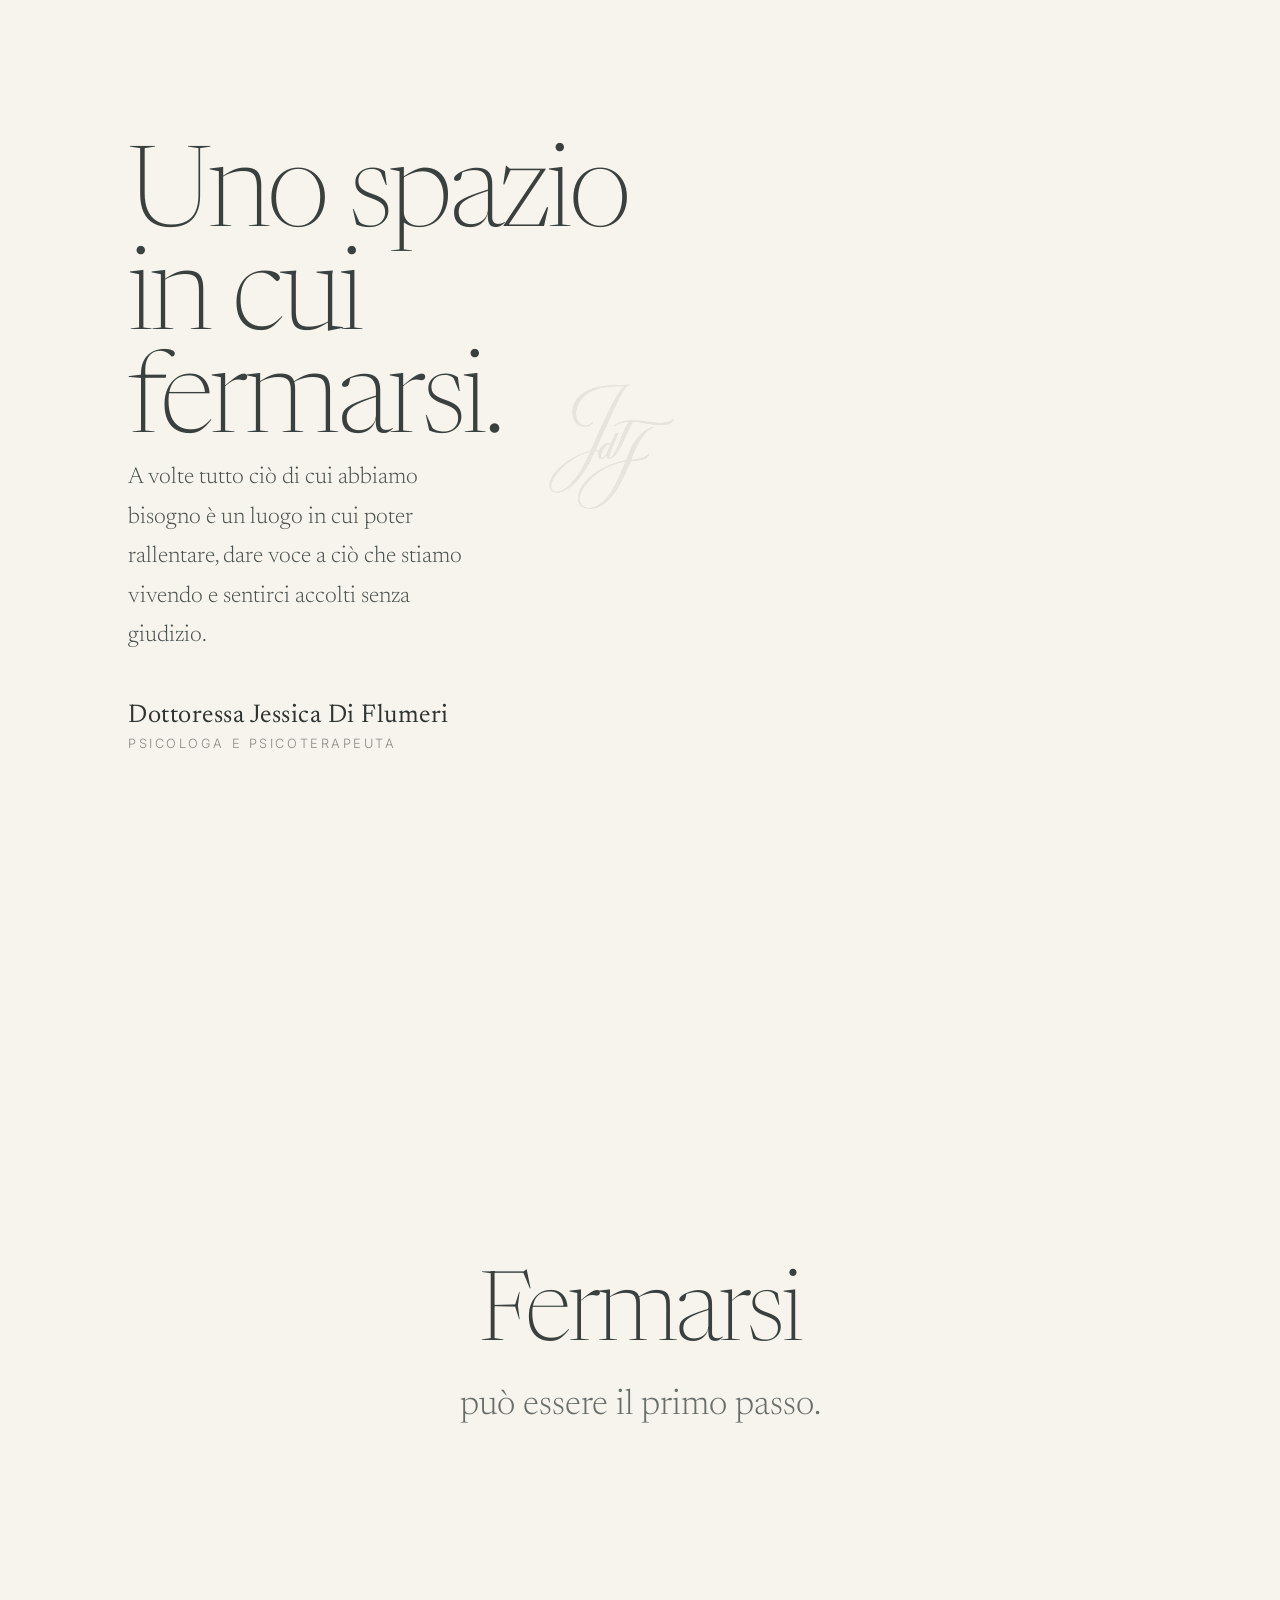
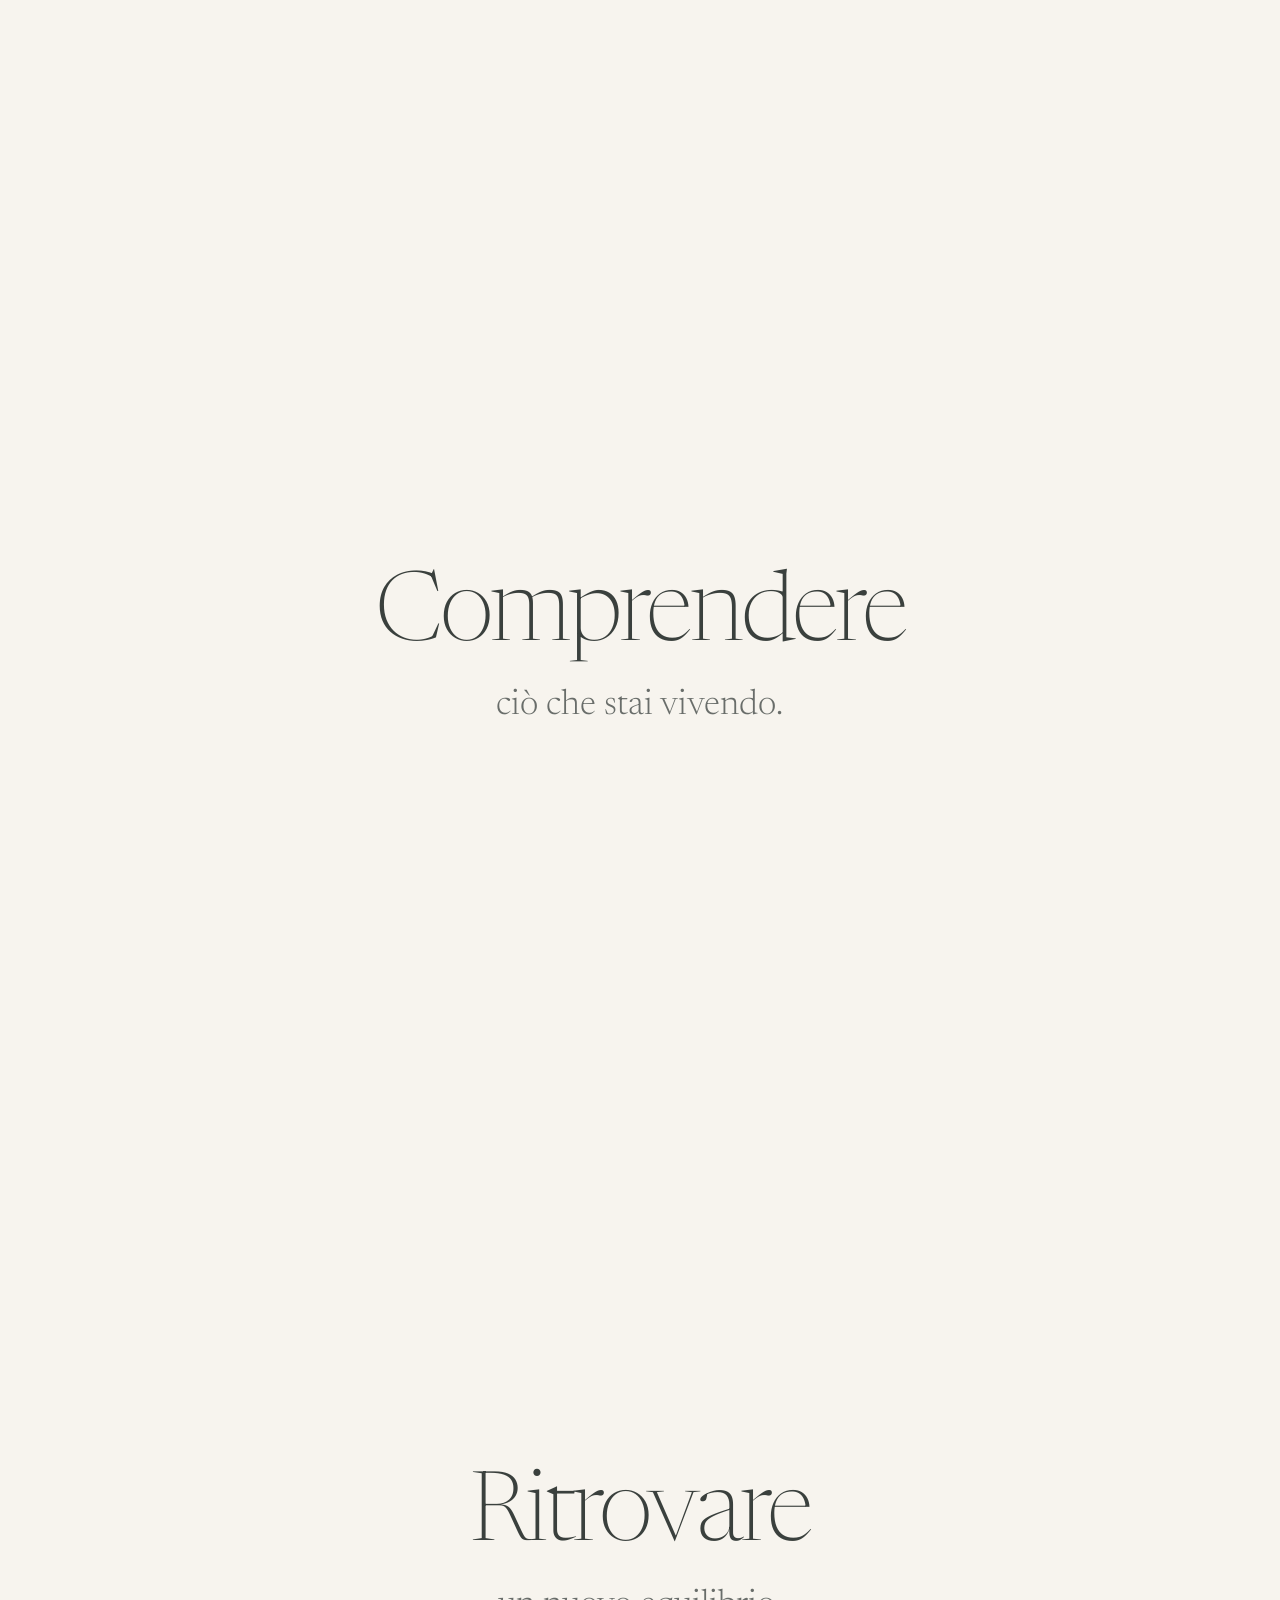
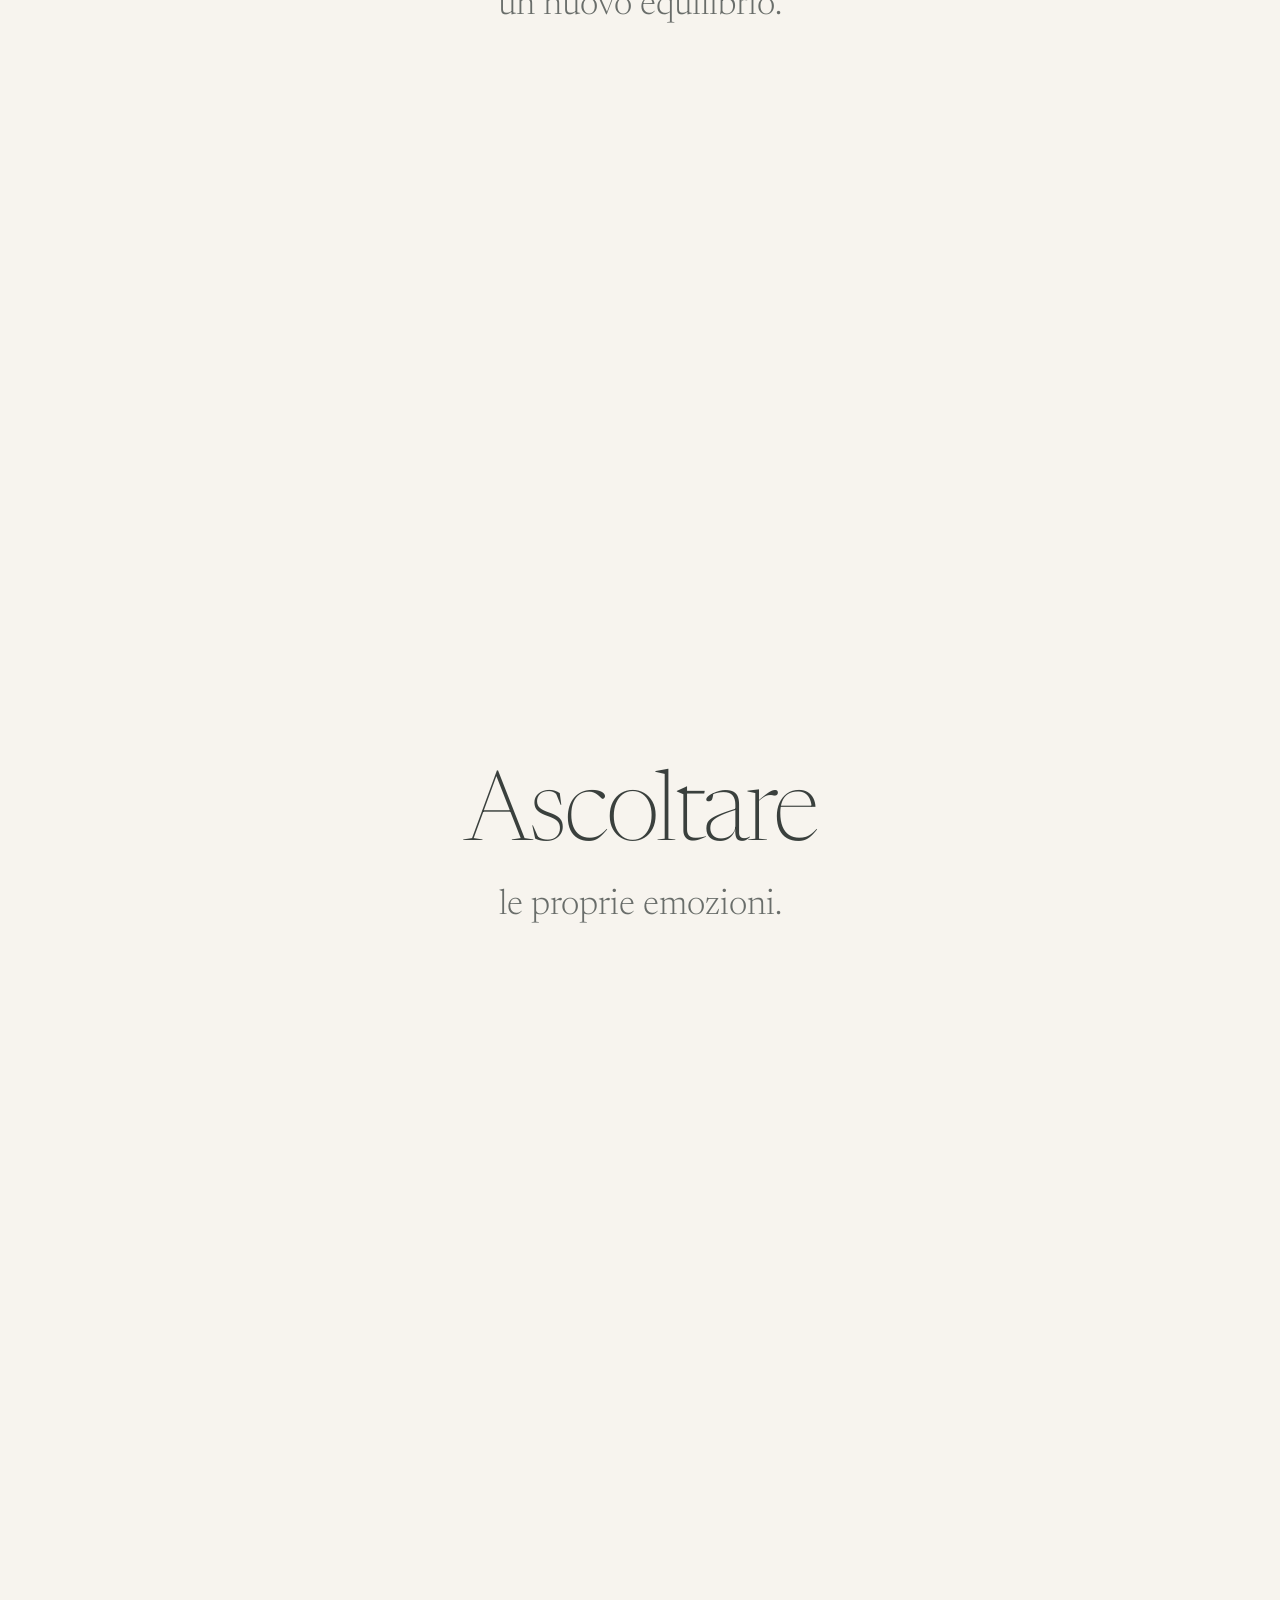
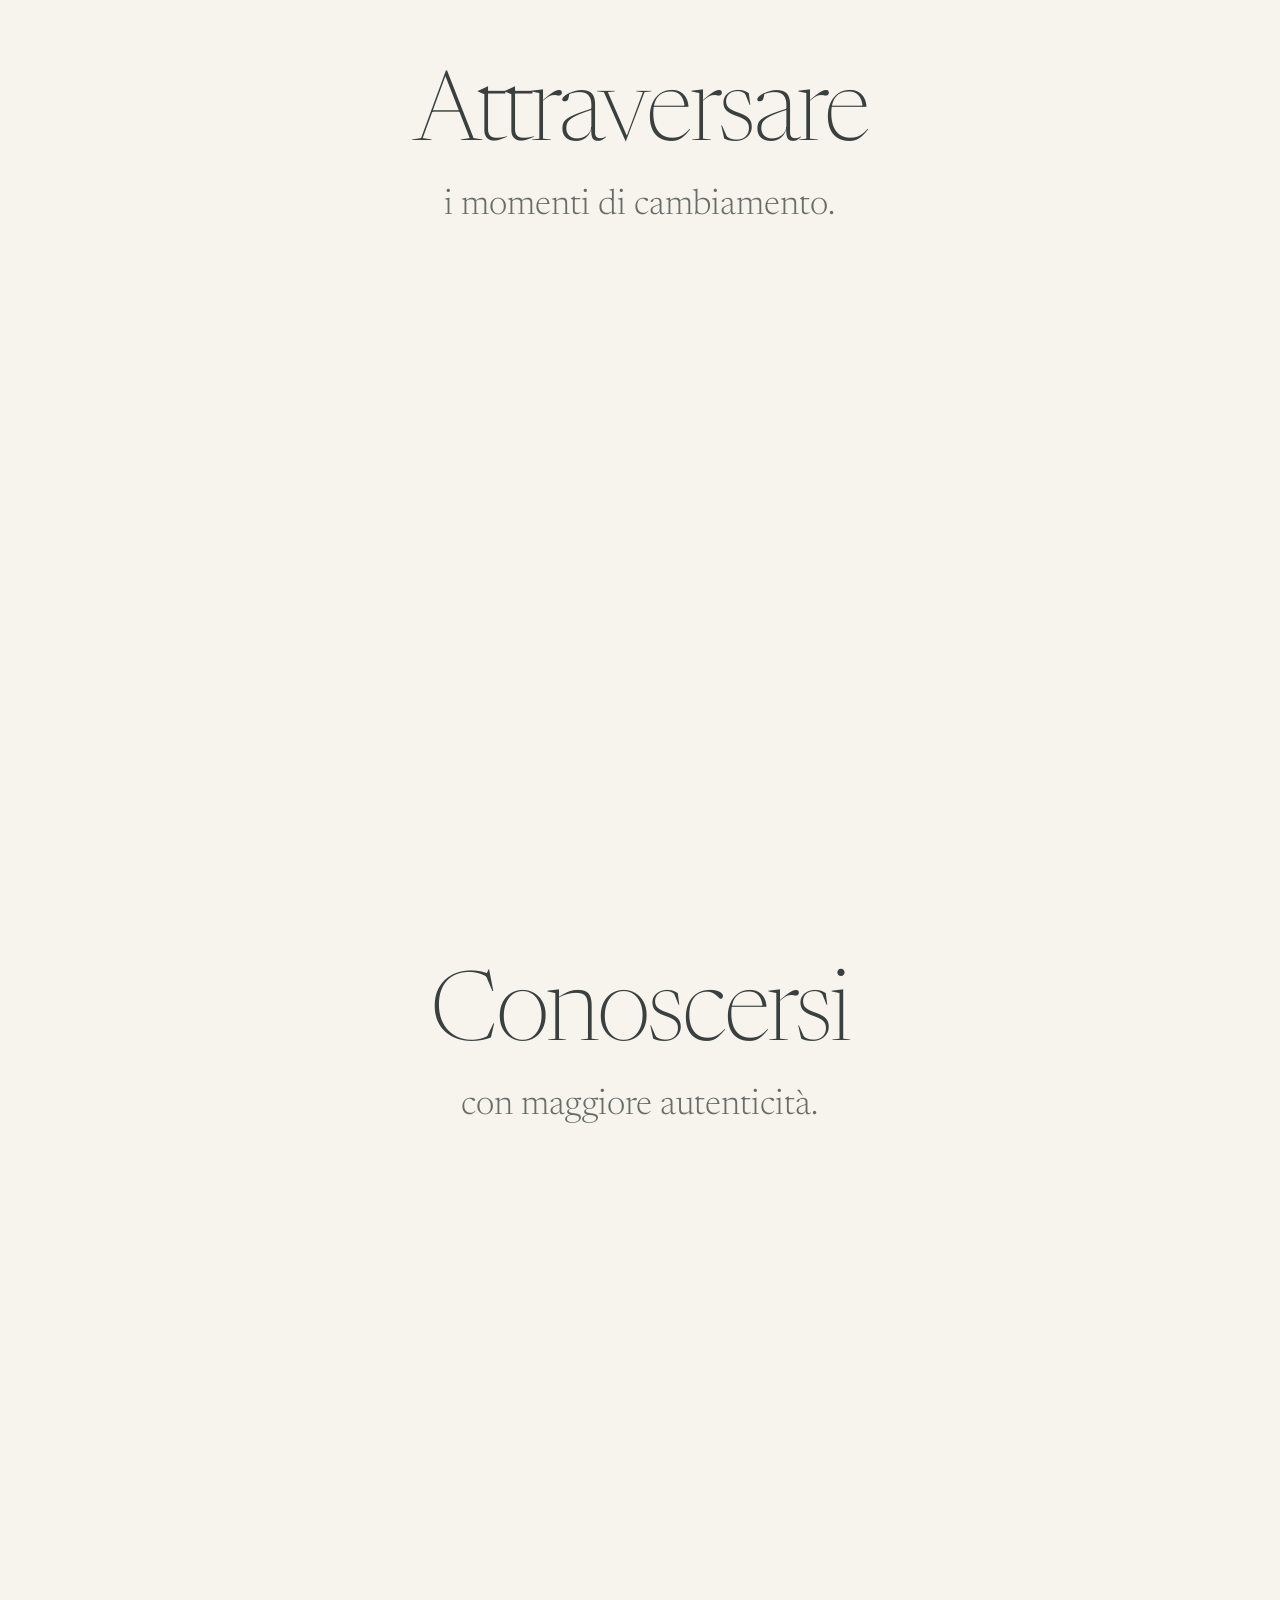
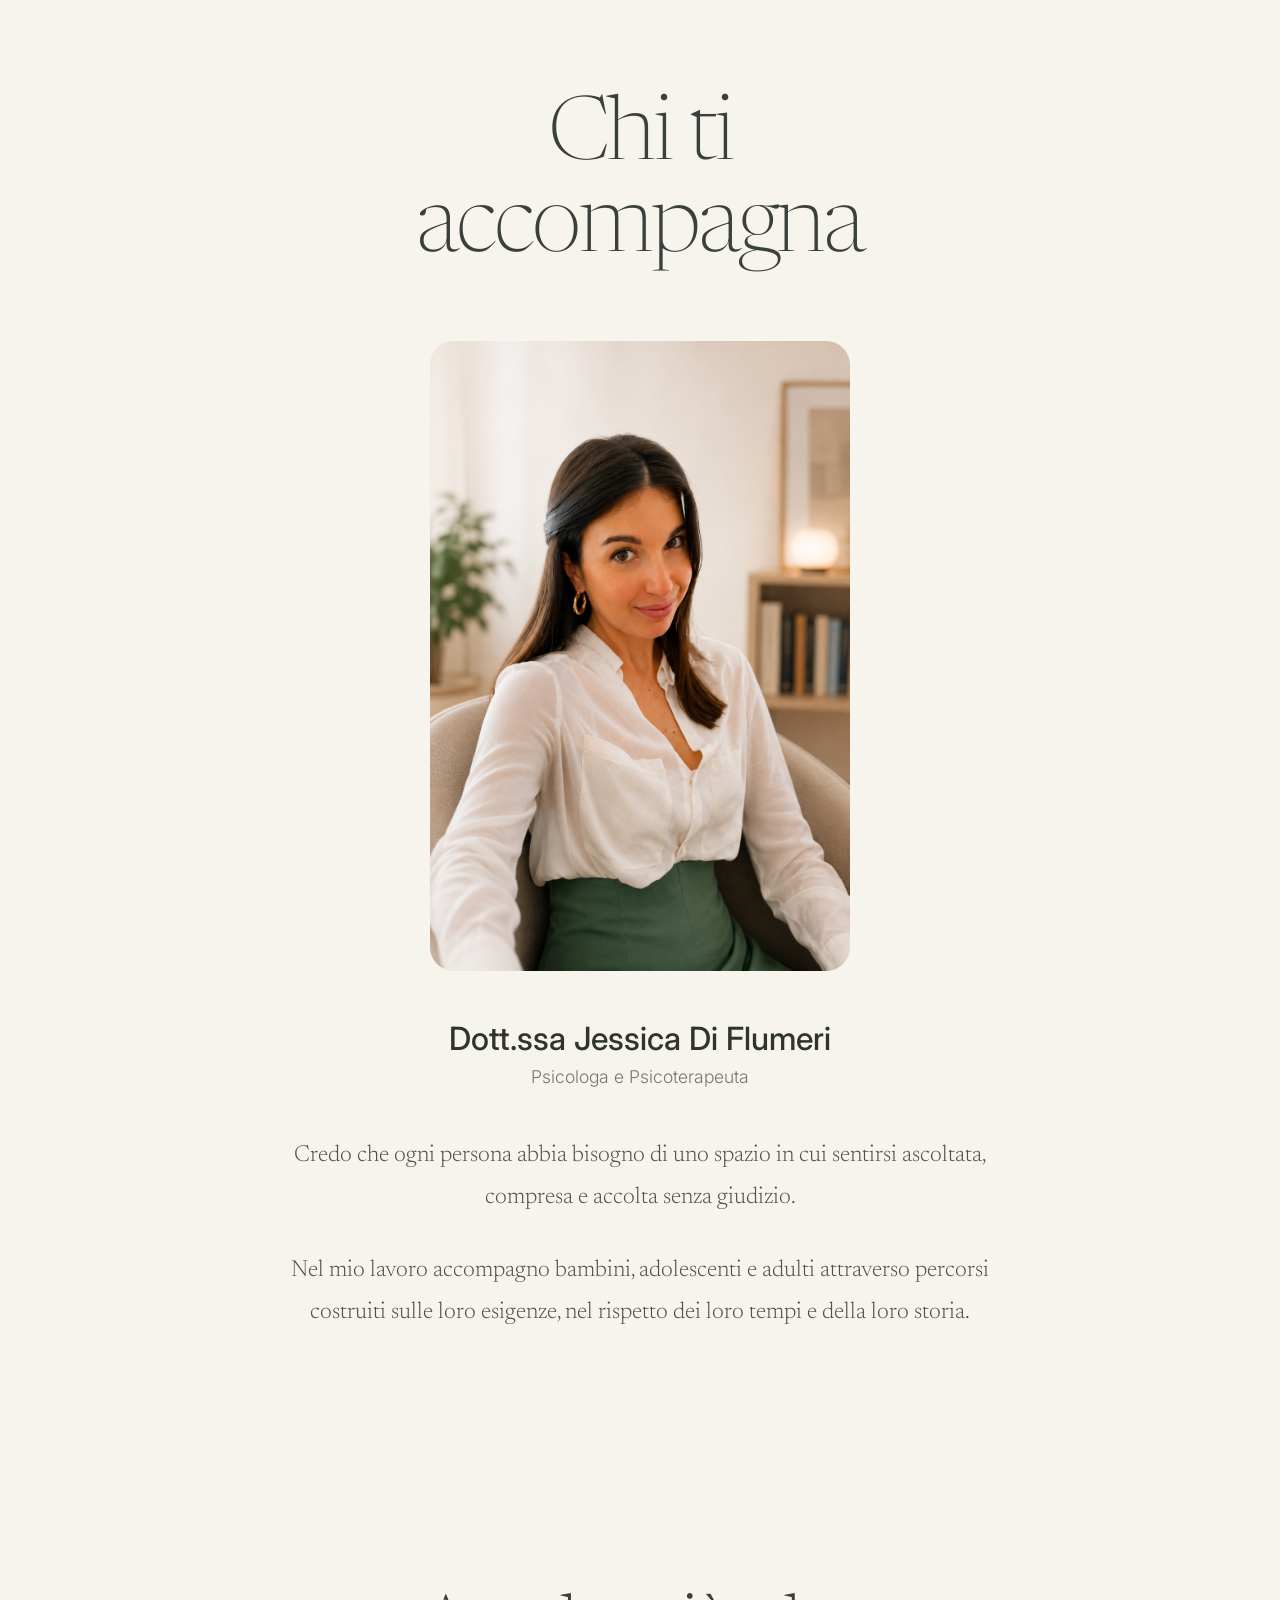
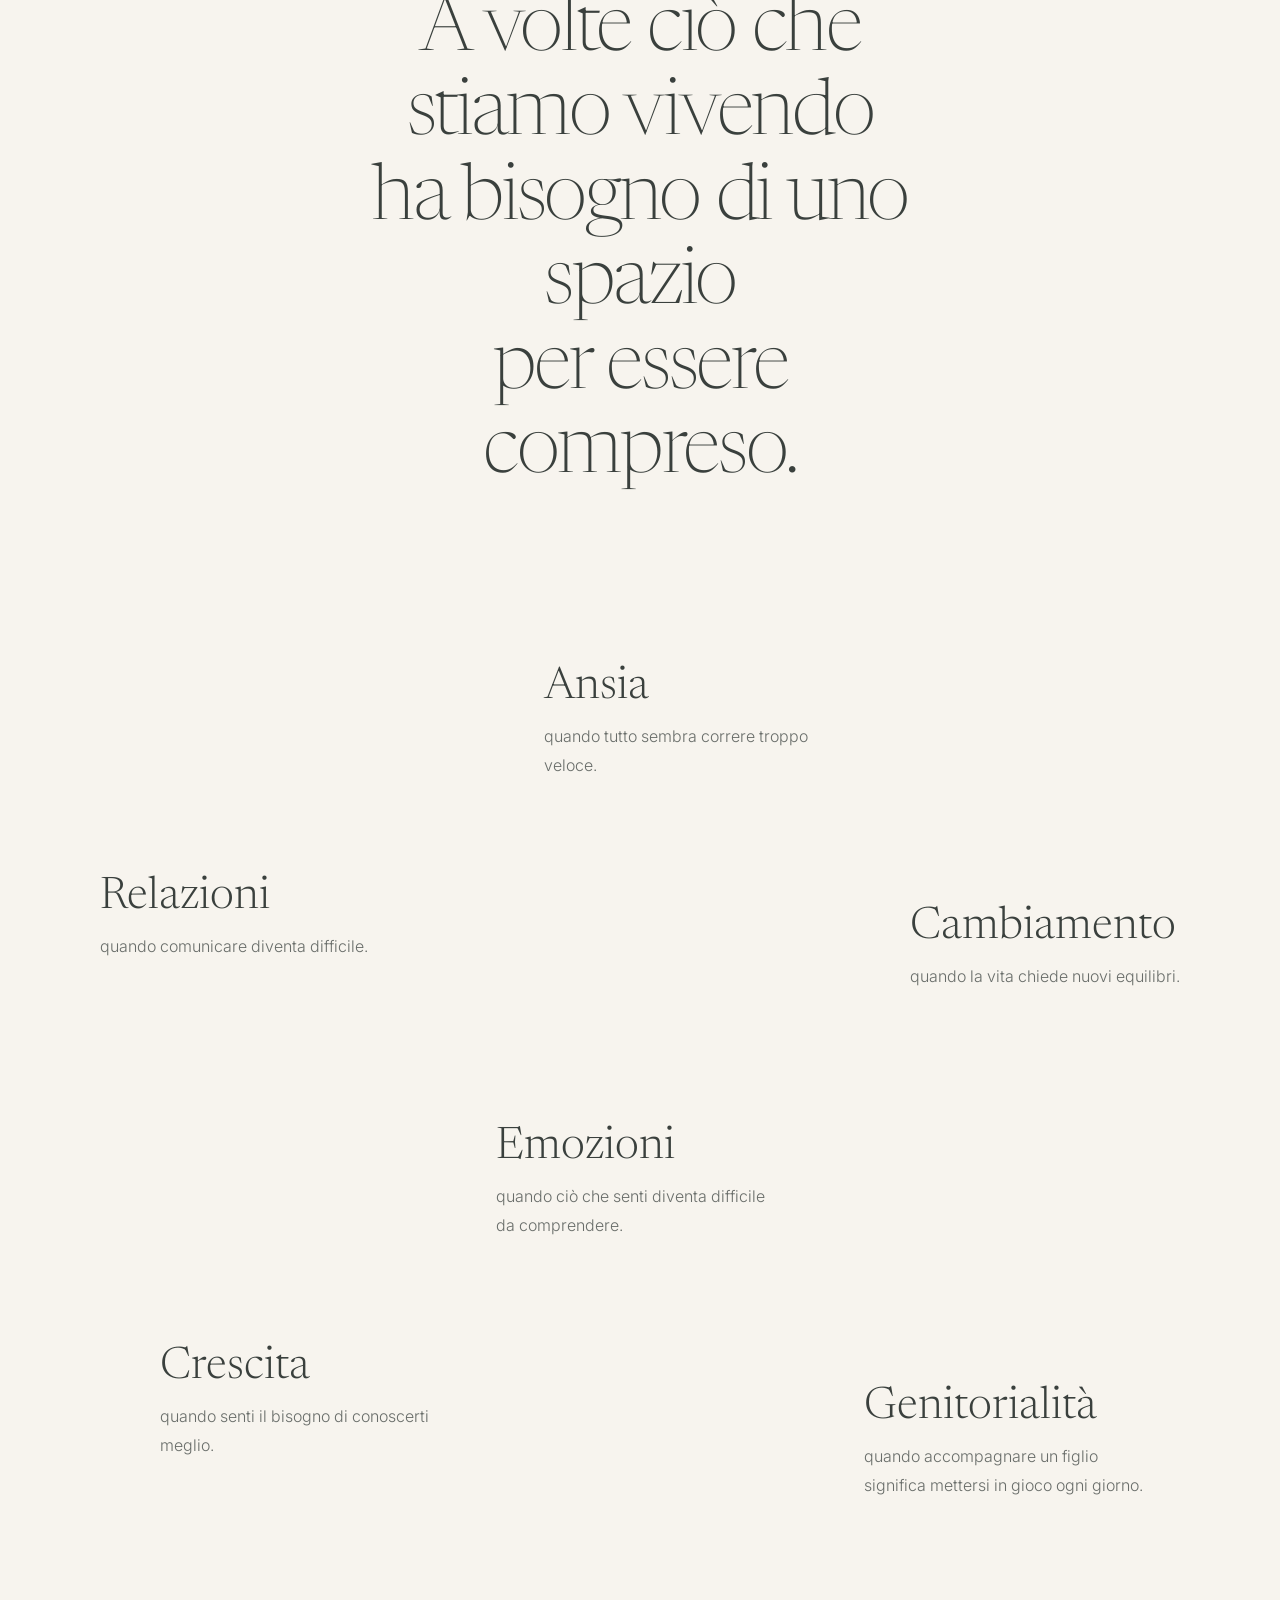
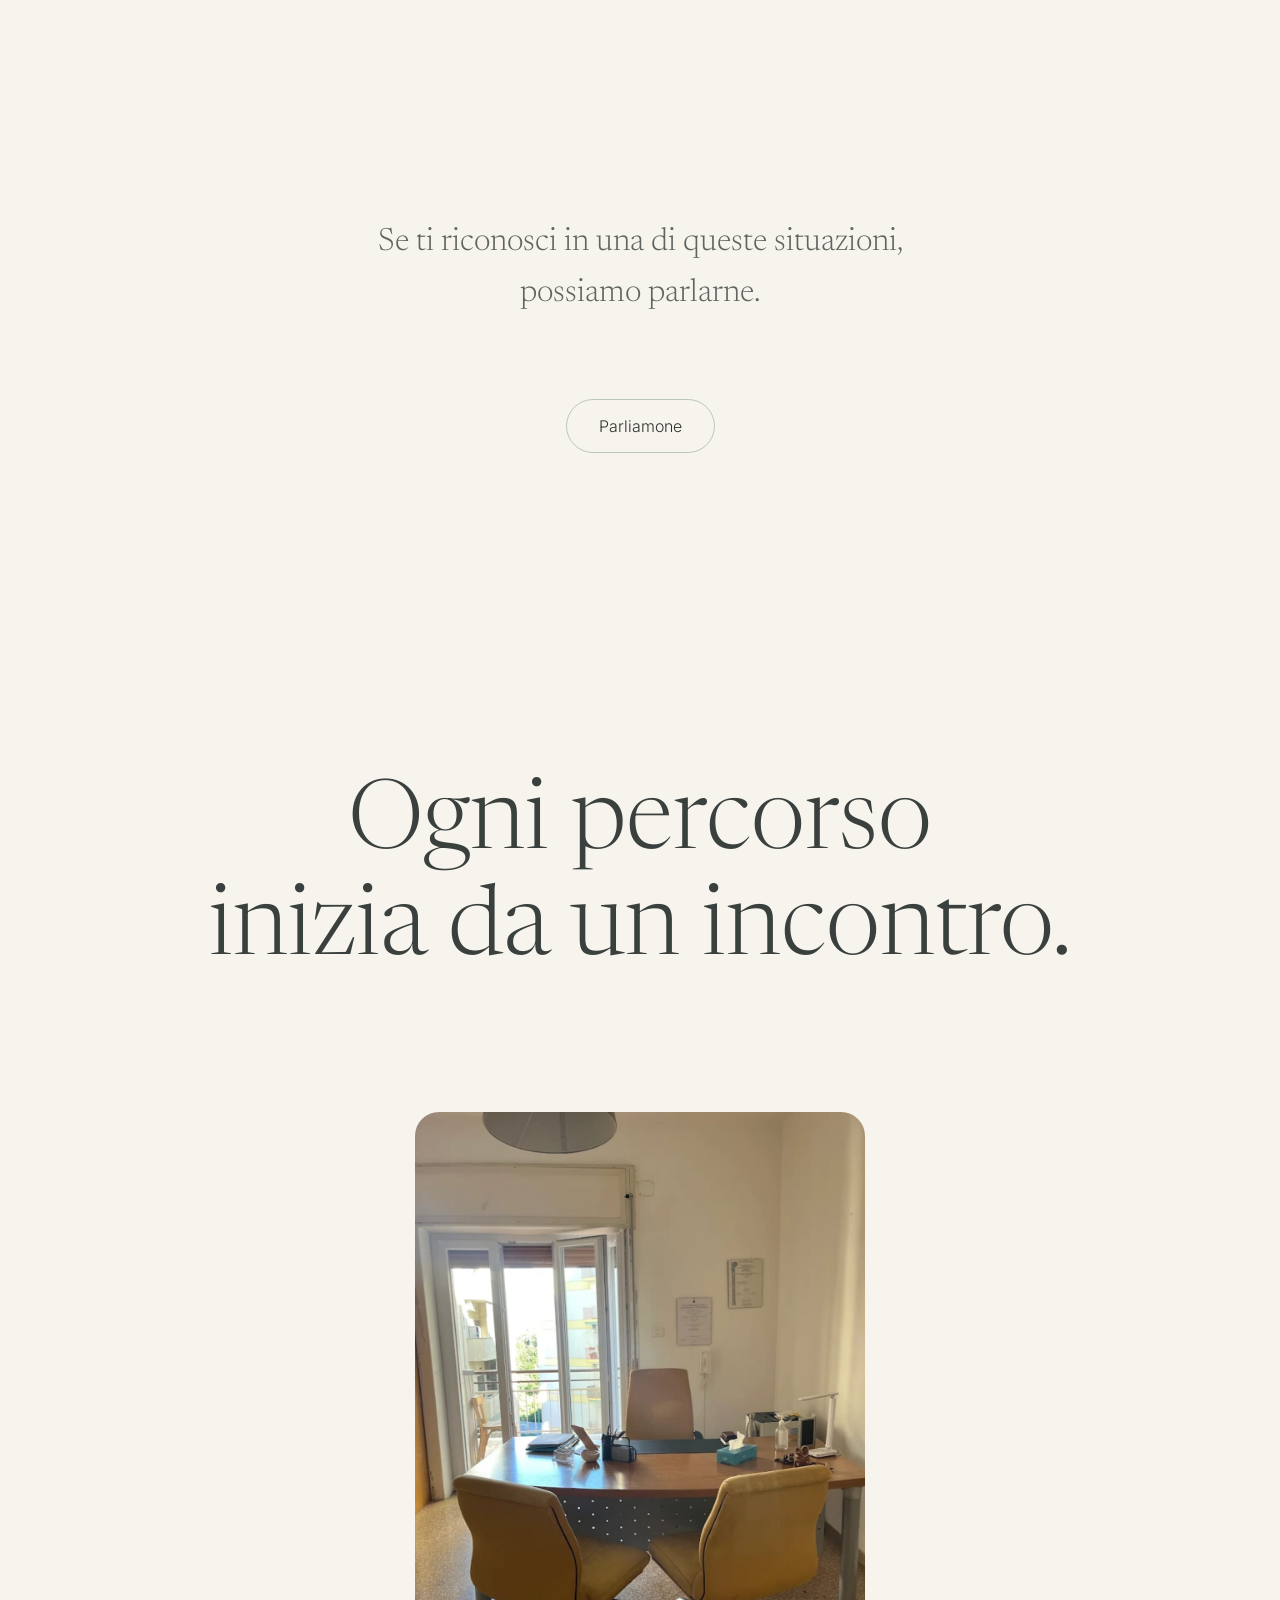
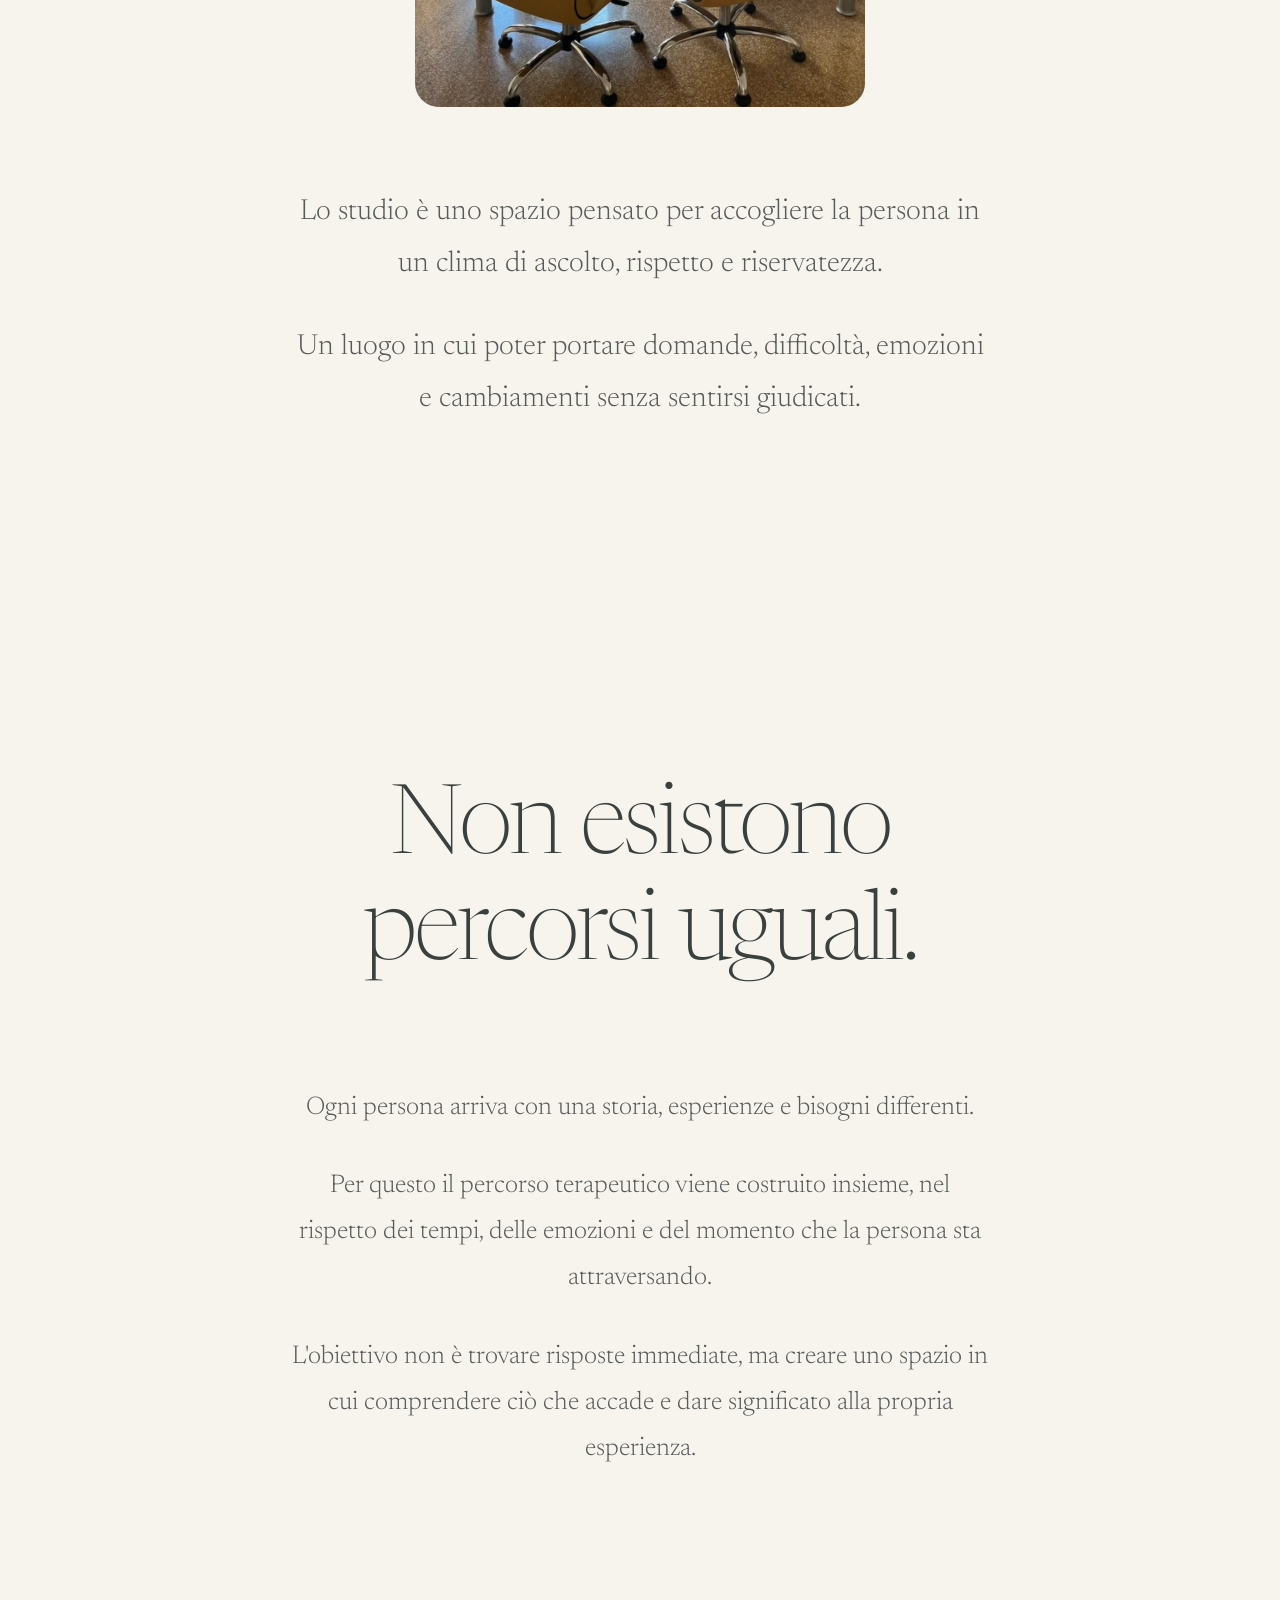
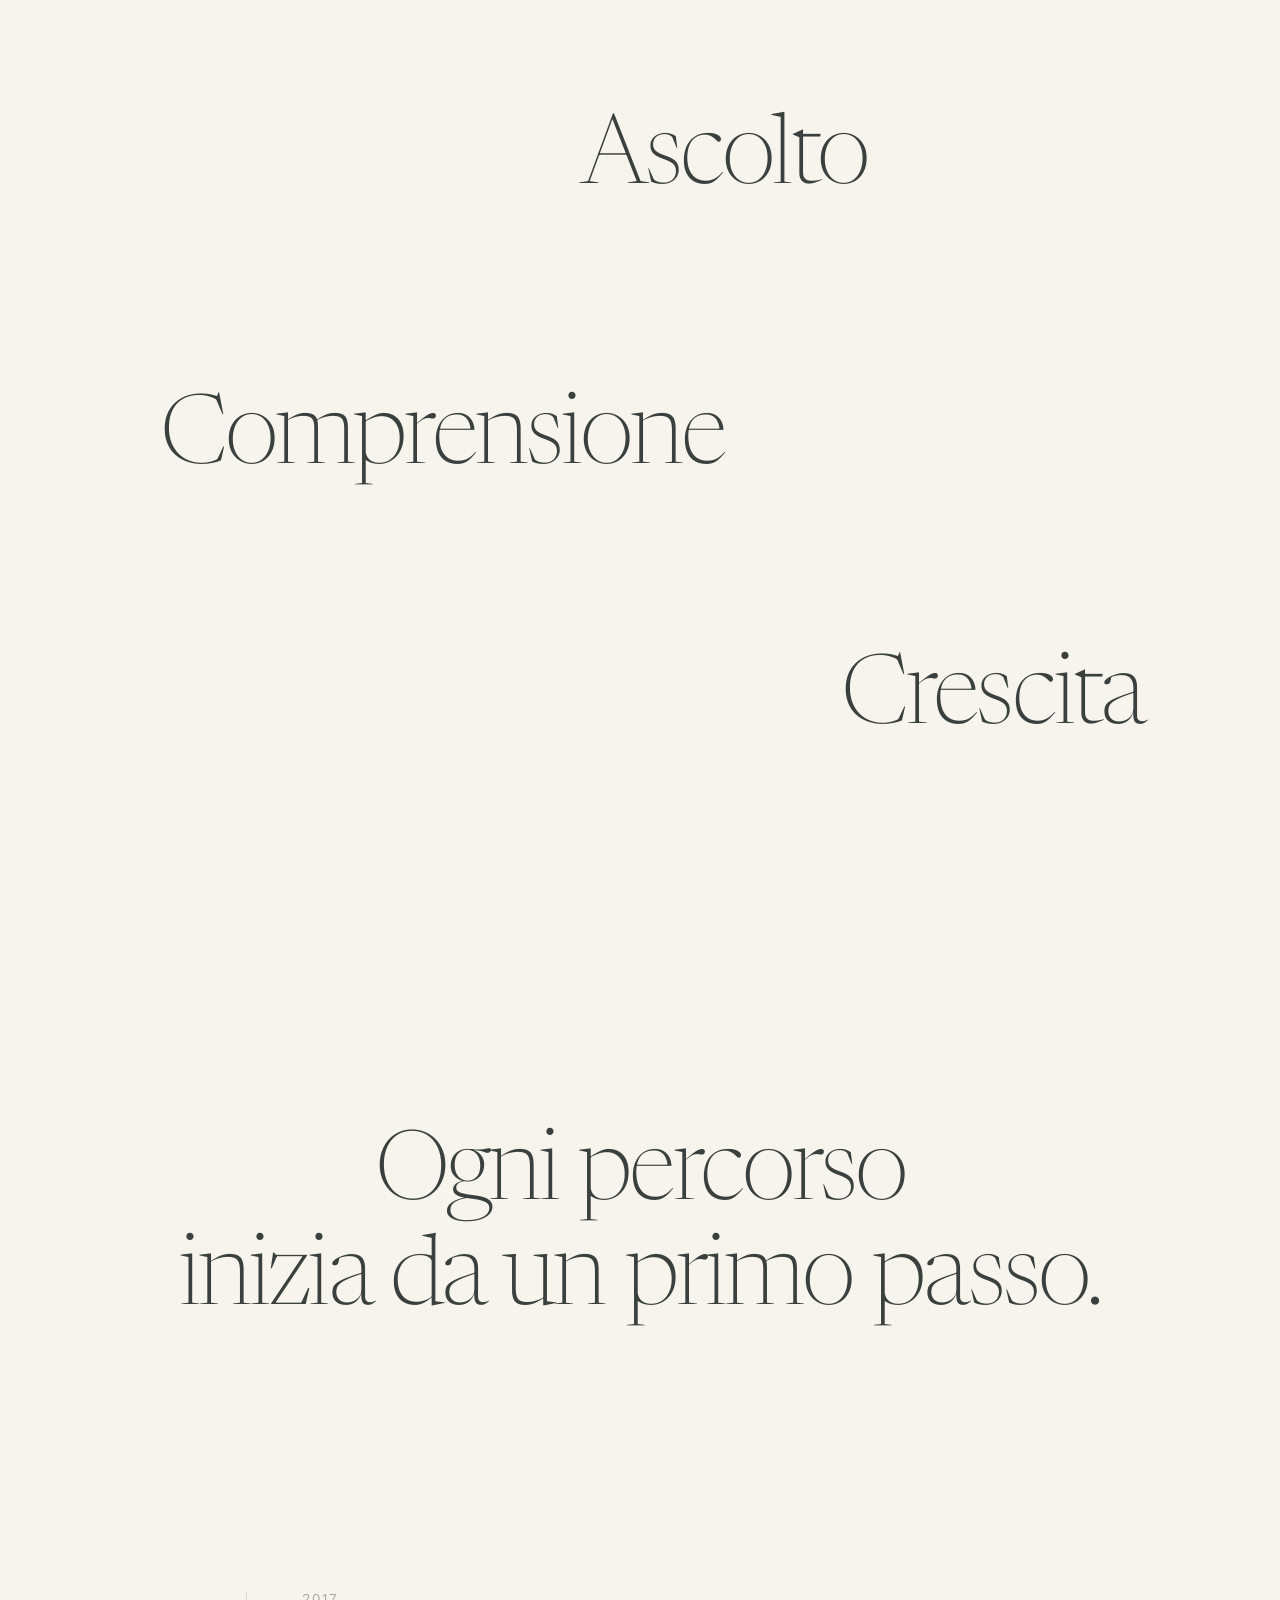
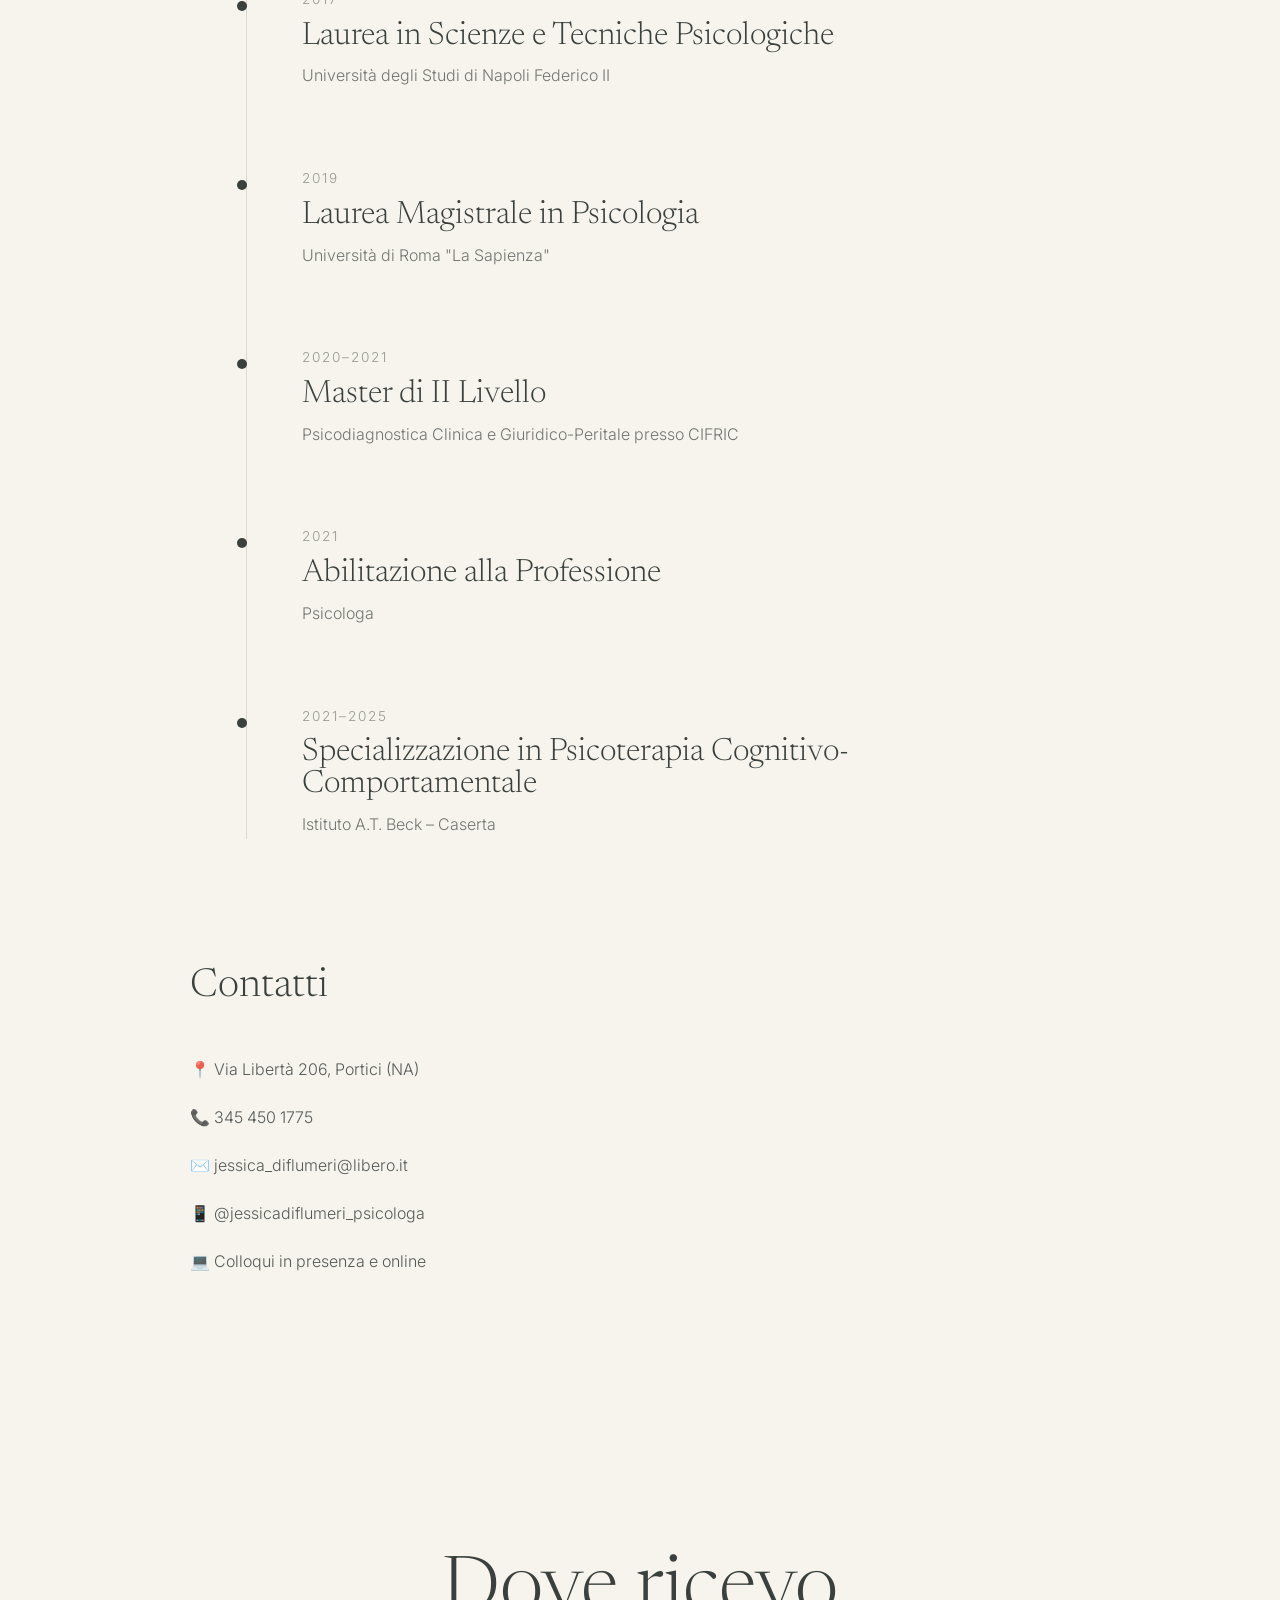
==== commit f2c26fde: "Aggiunta CTA intermedia e pagina privacy" ====
--- a/index.html
+++ b/index.html
@@ -183,6 +183,22 @@
         </div>
       </div>
     </section>
+    <section class="mini-cta reveal">
+
+  <p class="mini-cta-text">
+    Se ti riconosci in una di queste situazioni,
+    possiamo parlarne.
+  </p>
+
+  <a
+    href="https://wa.me/393454501775"
+    class="cta"
+    target="_blank"
+  >
+    Parliamone
+  </a>
+
+</section>
     <section class="studio-section">
       <h2 class="studio-title reveal-title">
         Ogni percorso<br />
--- a/style.css
+++ b/style.css
@@ -189,6 +189,33 @@
 
   transform: translateY(0);
 }
+/* ========================================
+   CTA INTERMEDIA
+======================================== */
+
+.mini-cta {
+
+    text-align: center;
+
+    padding: 4rem 2rem 8rem;
+}
+
+.mini-cta-text {
+
+    font-family: "Newsreader", serif;
+
+    font-size: clamp(1.6rem, 3vw, 2rem);
+
+    font-weight: 300;
+
+    line-height: 1.6;
+
+    color: rgba(58, 64, 61, 0.8);
+
+    max-width: 600px;
+
+    margin: 0 auto 2.5rem;
+}
 
 /* ========================================
    PAROLA PRINCIPALE
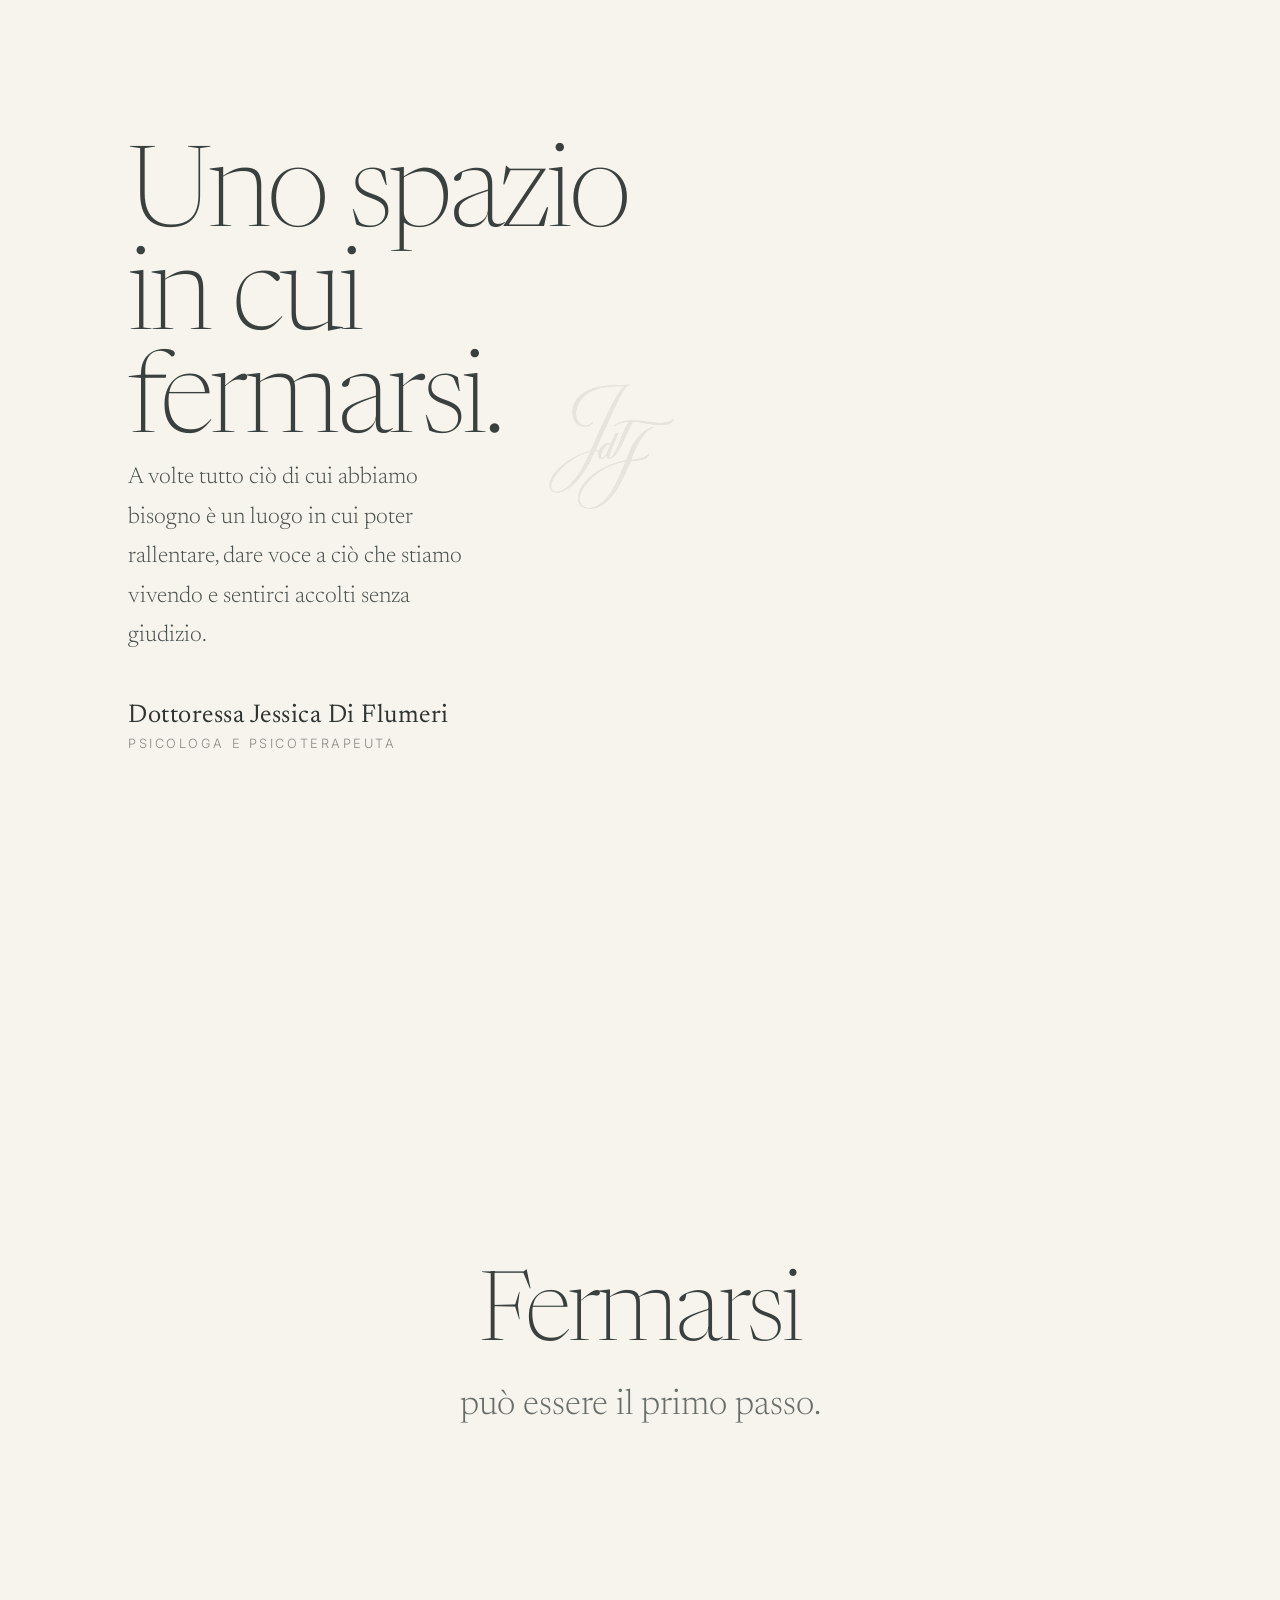
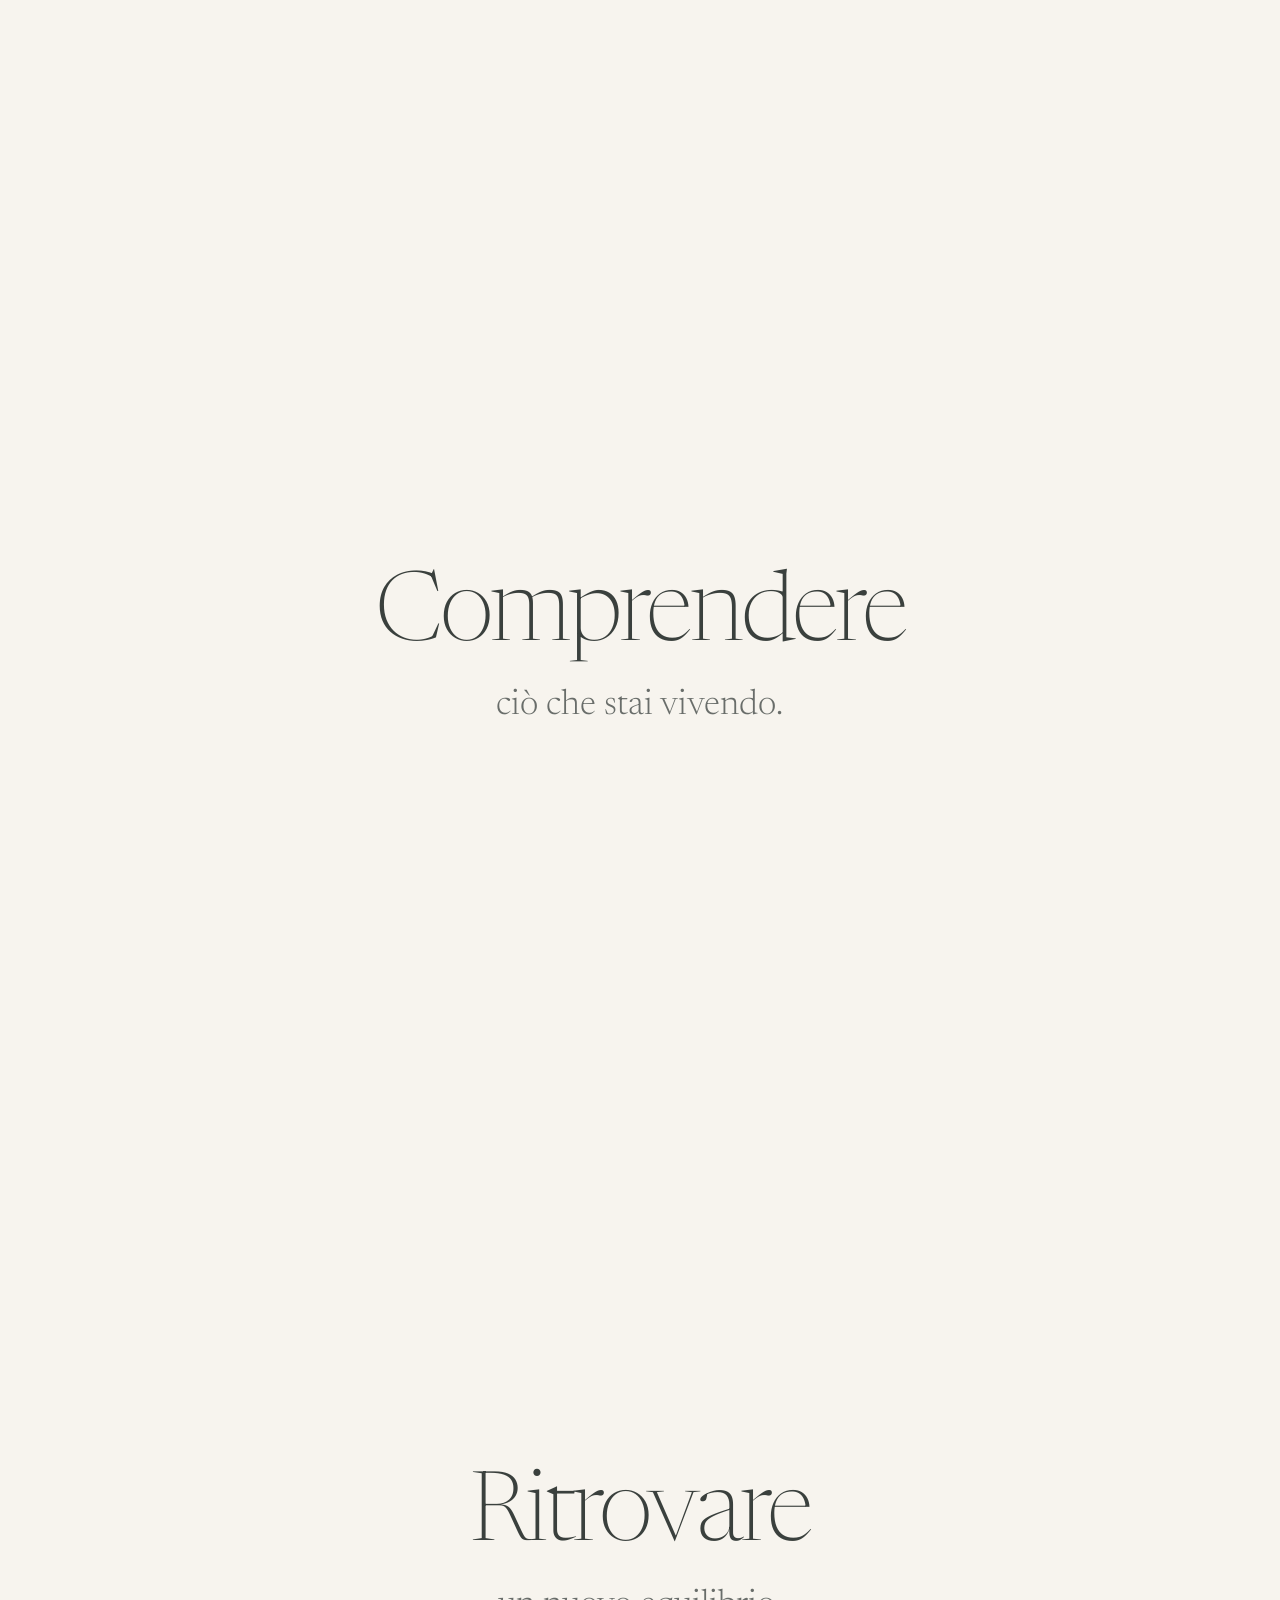
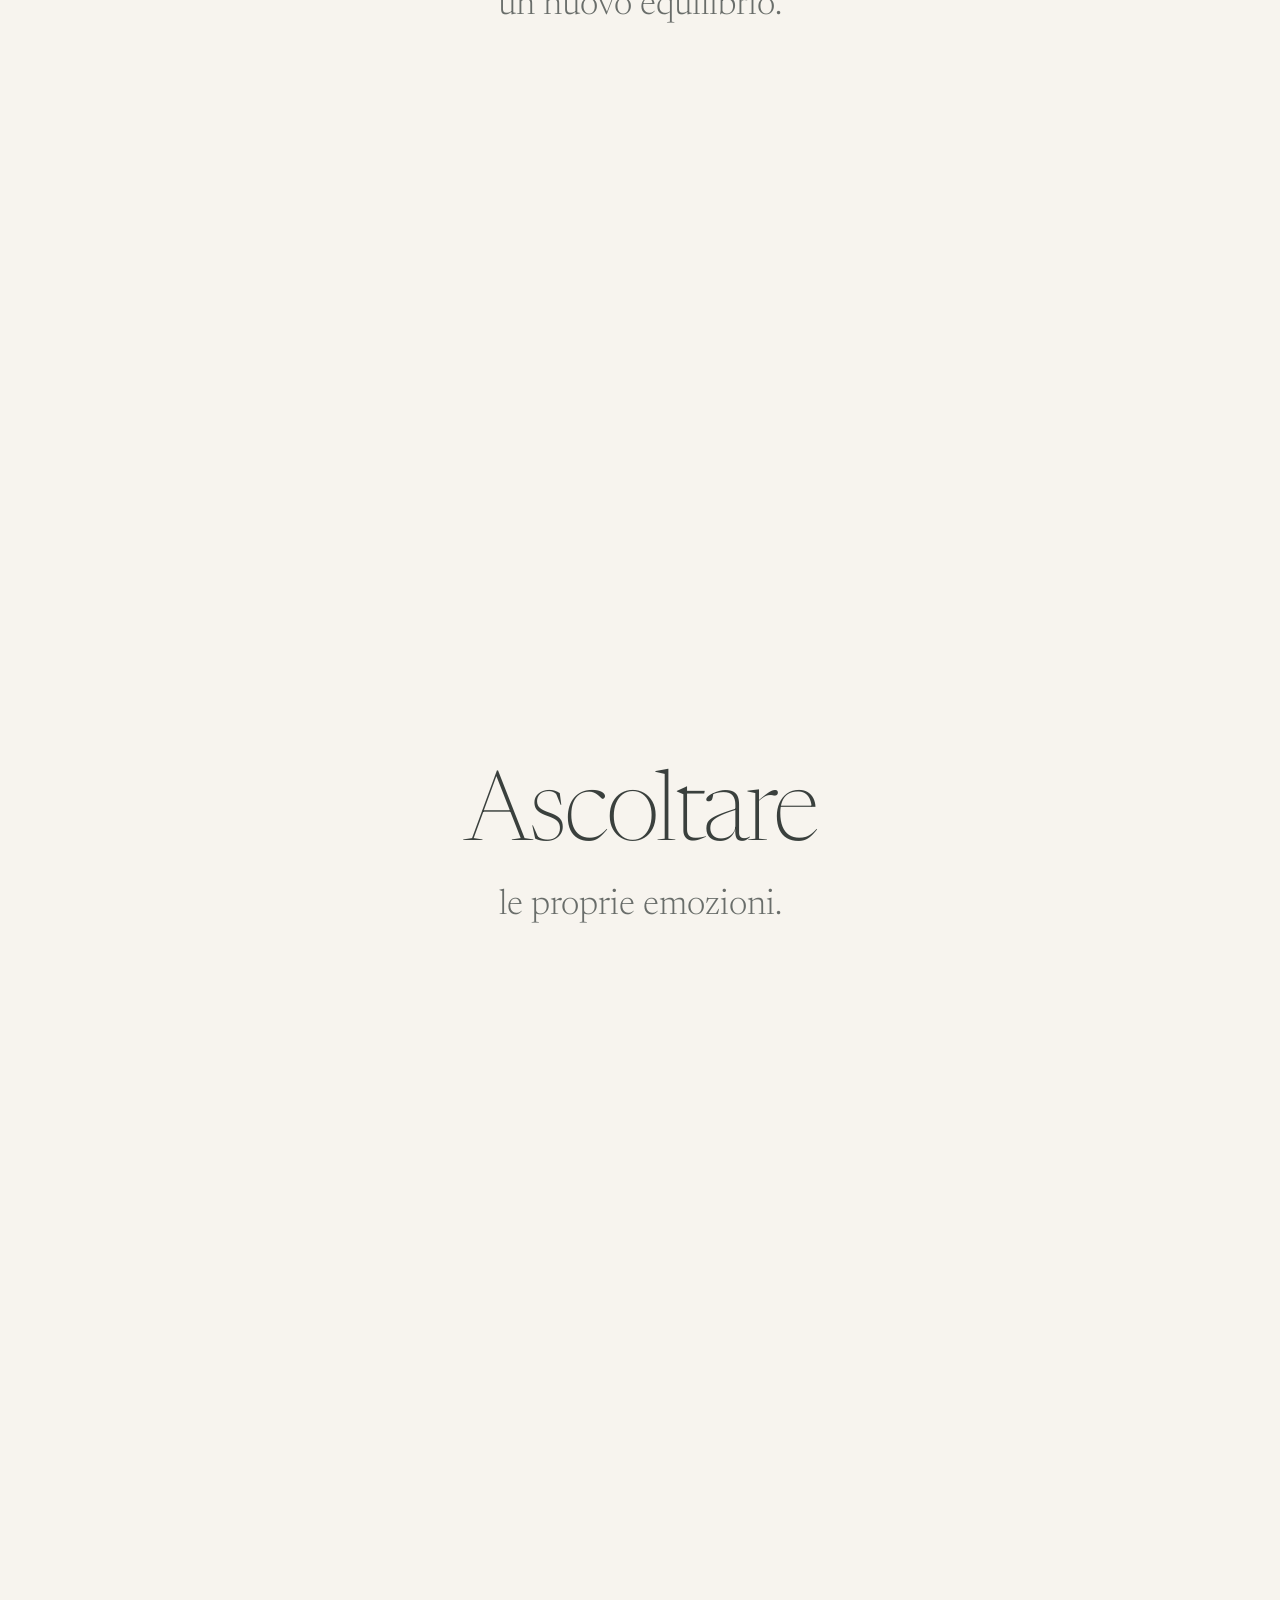
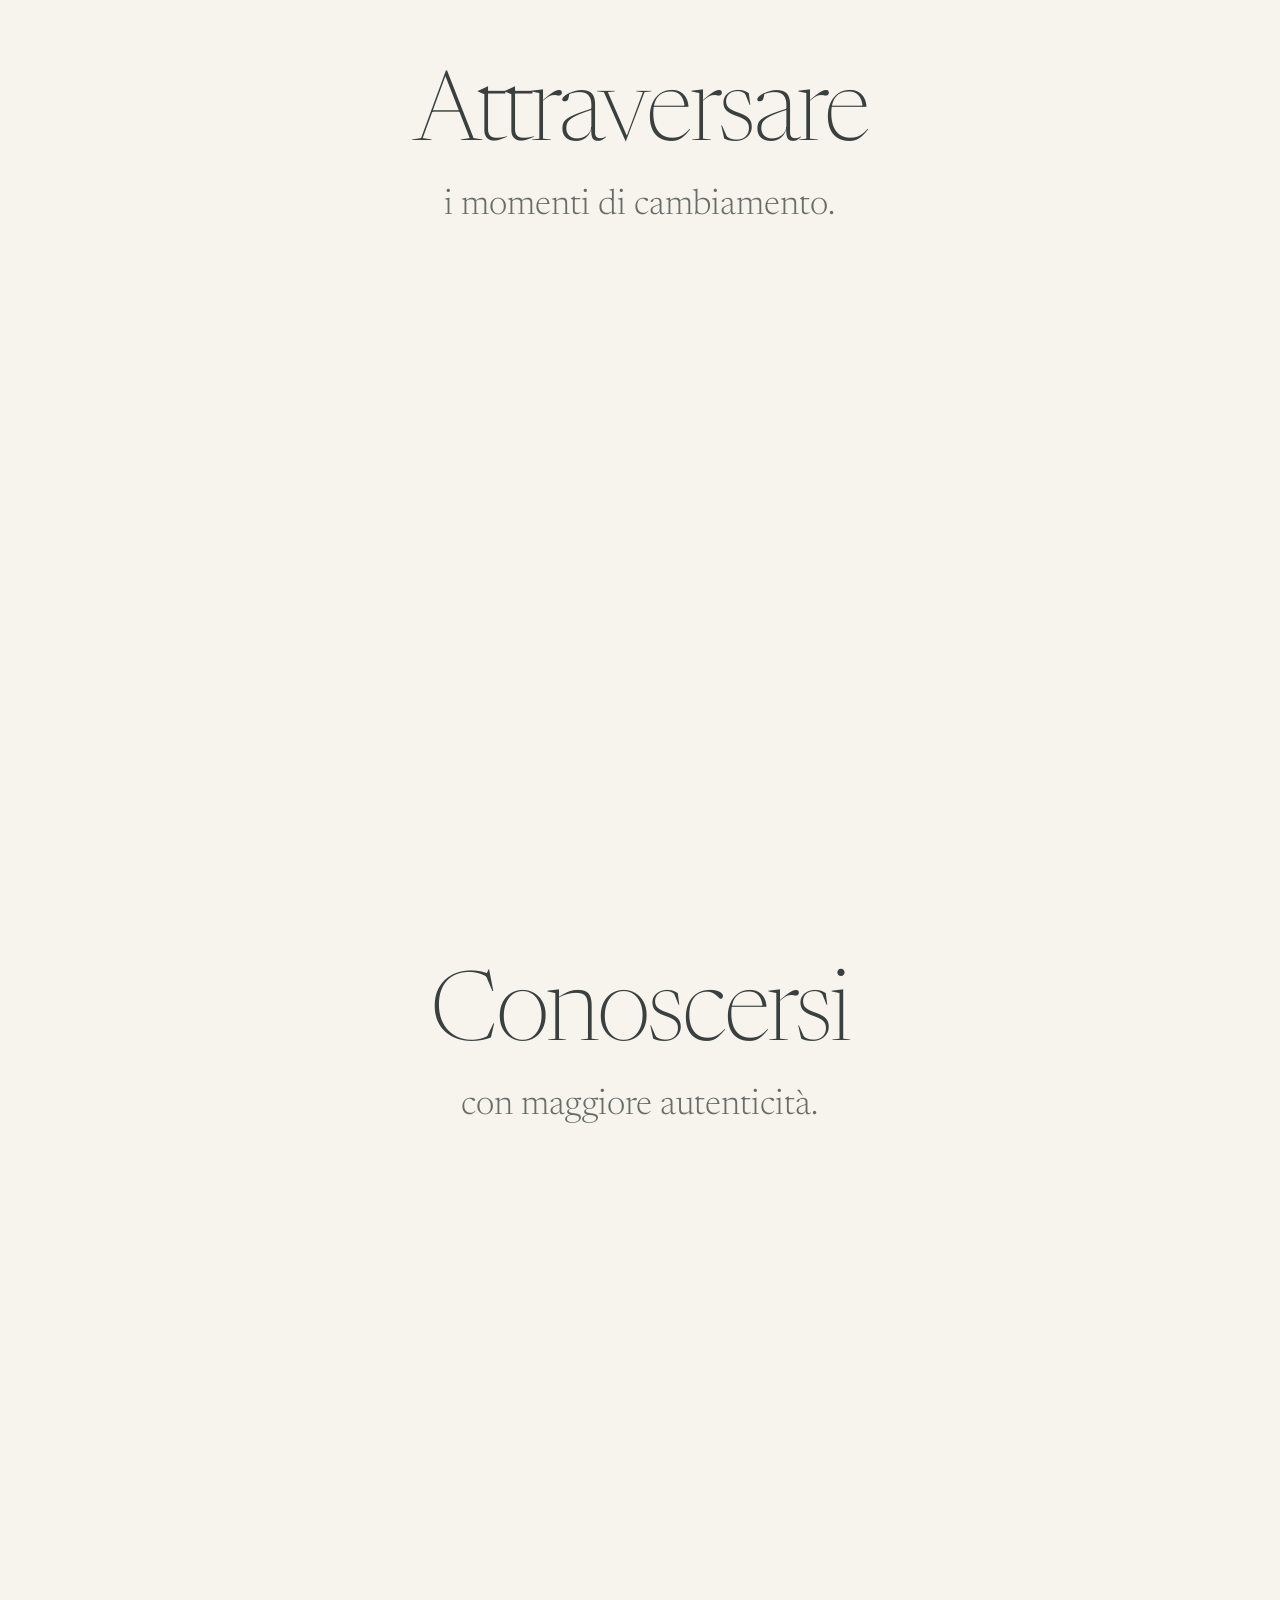
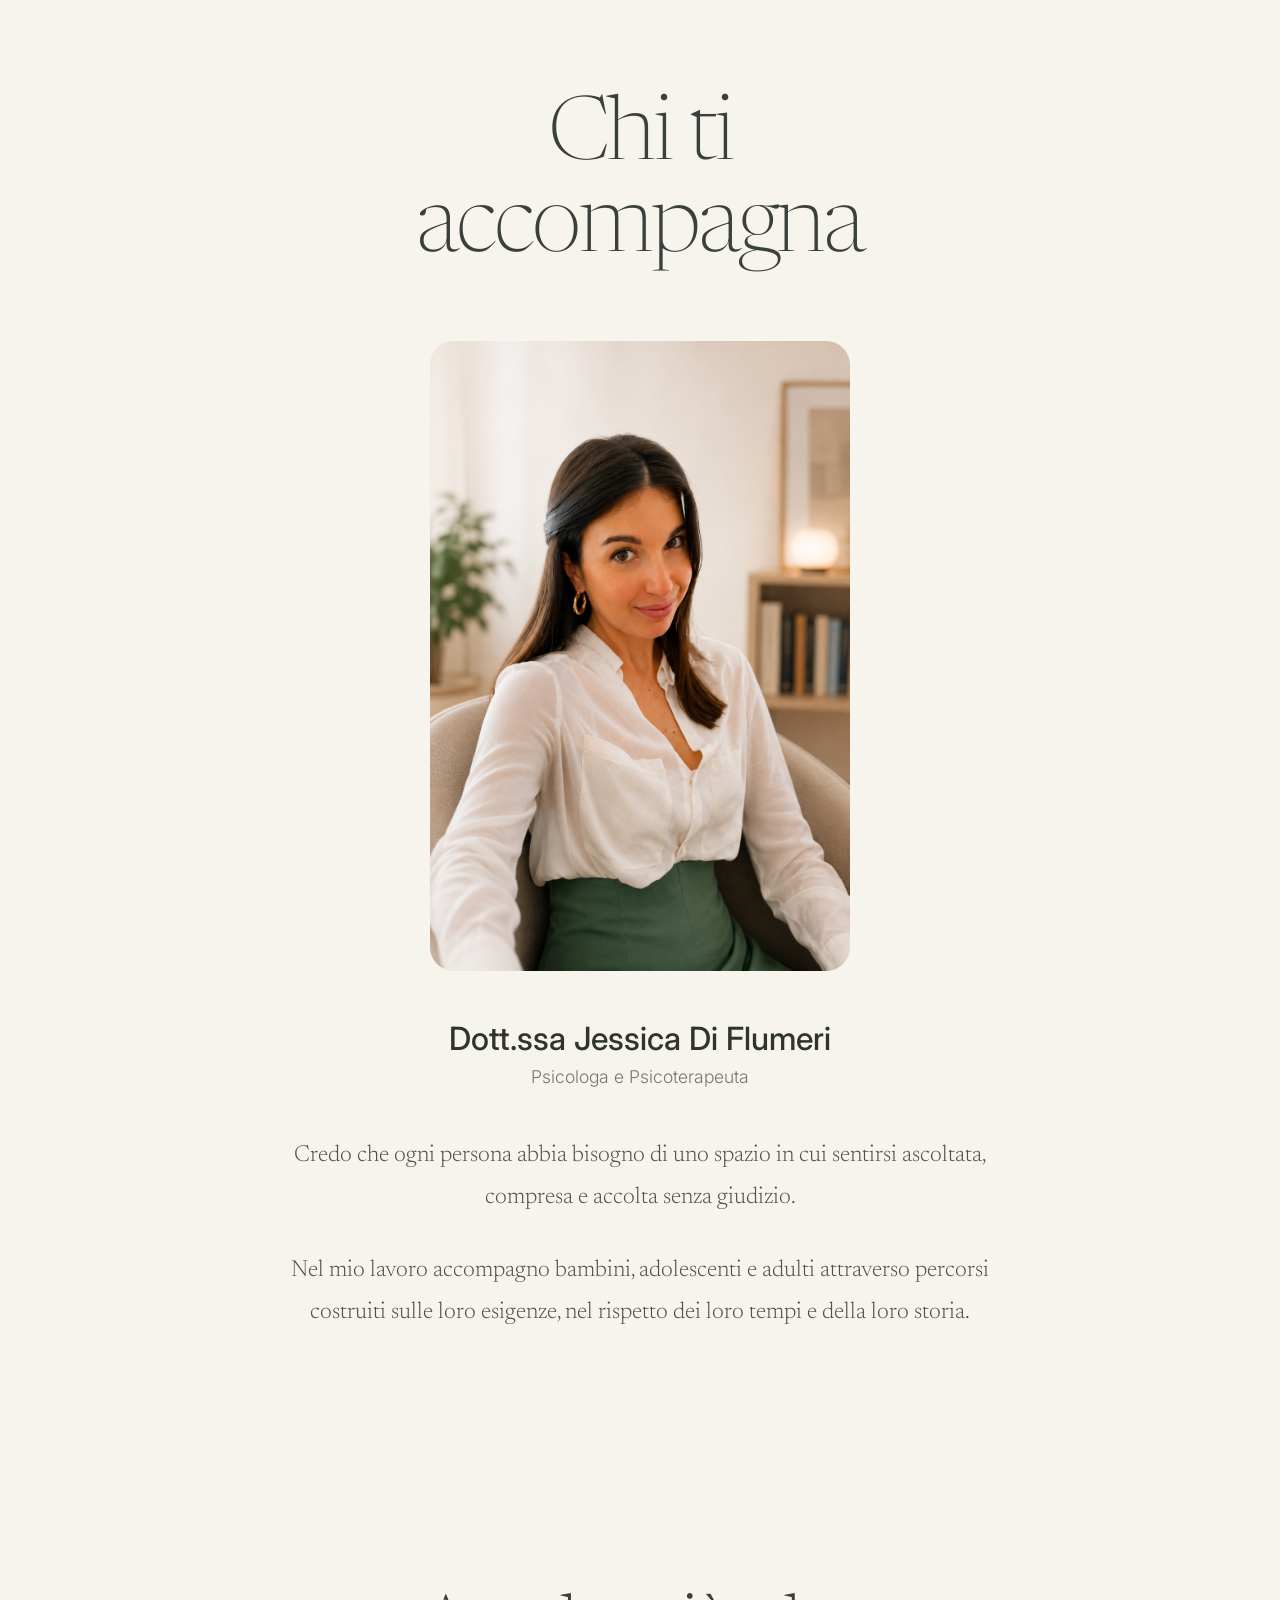
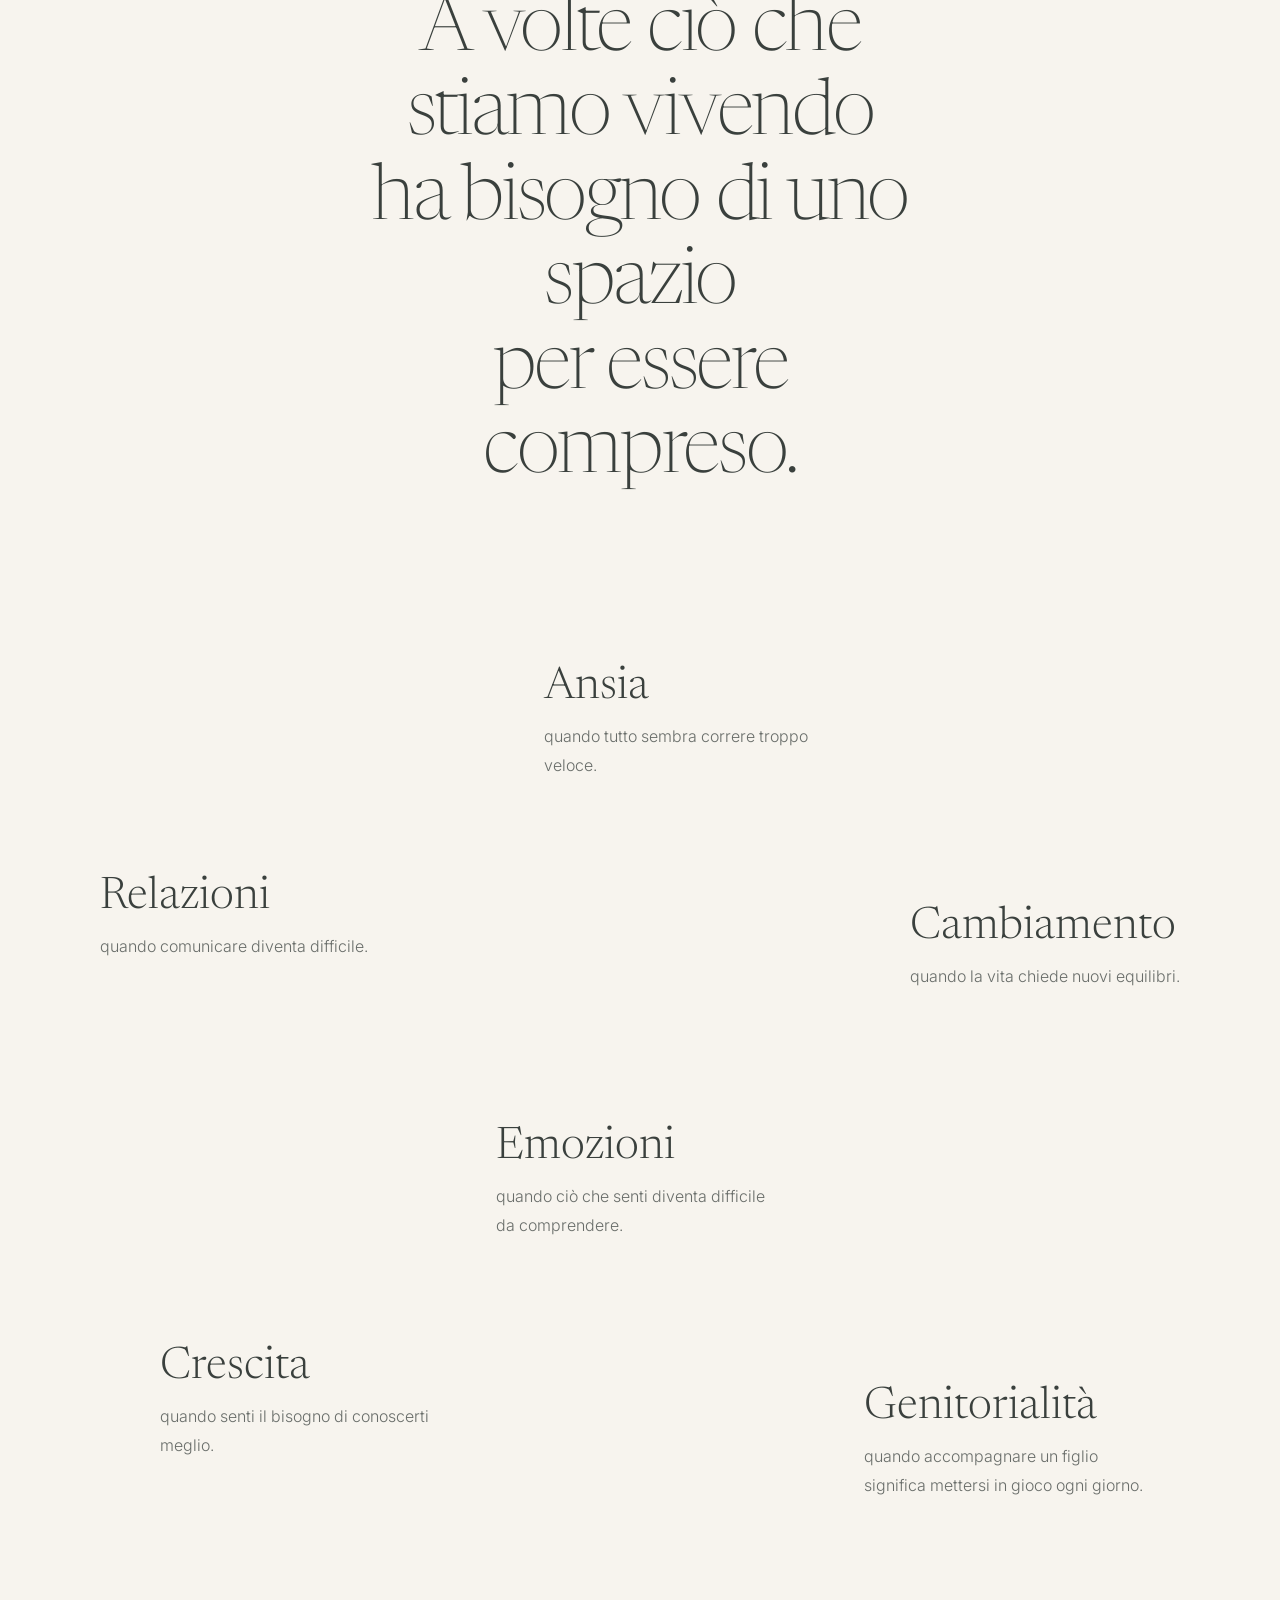
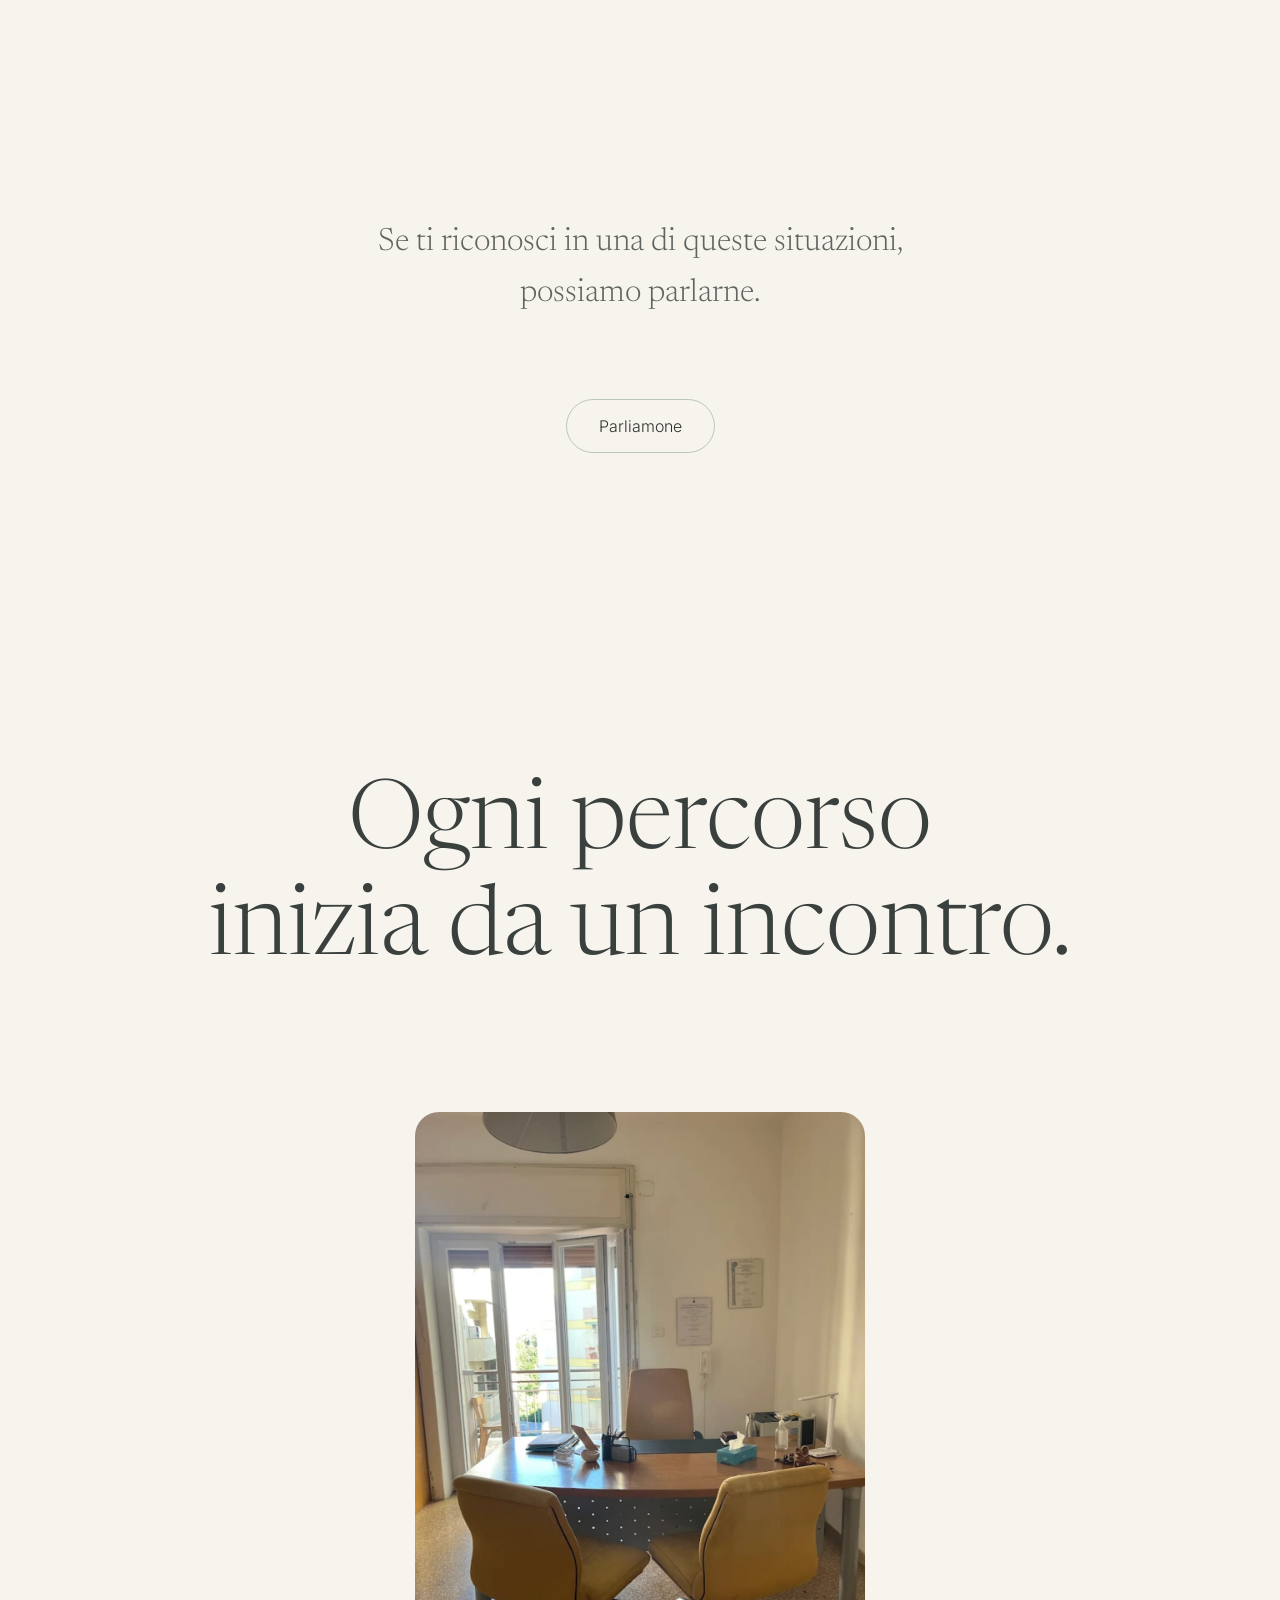
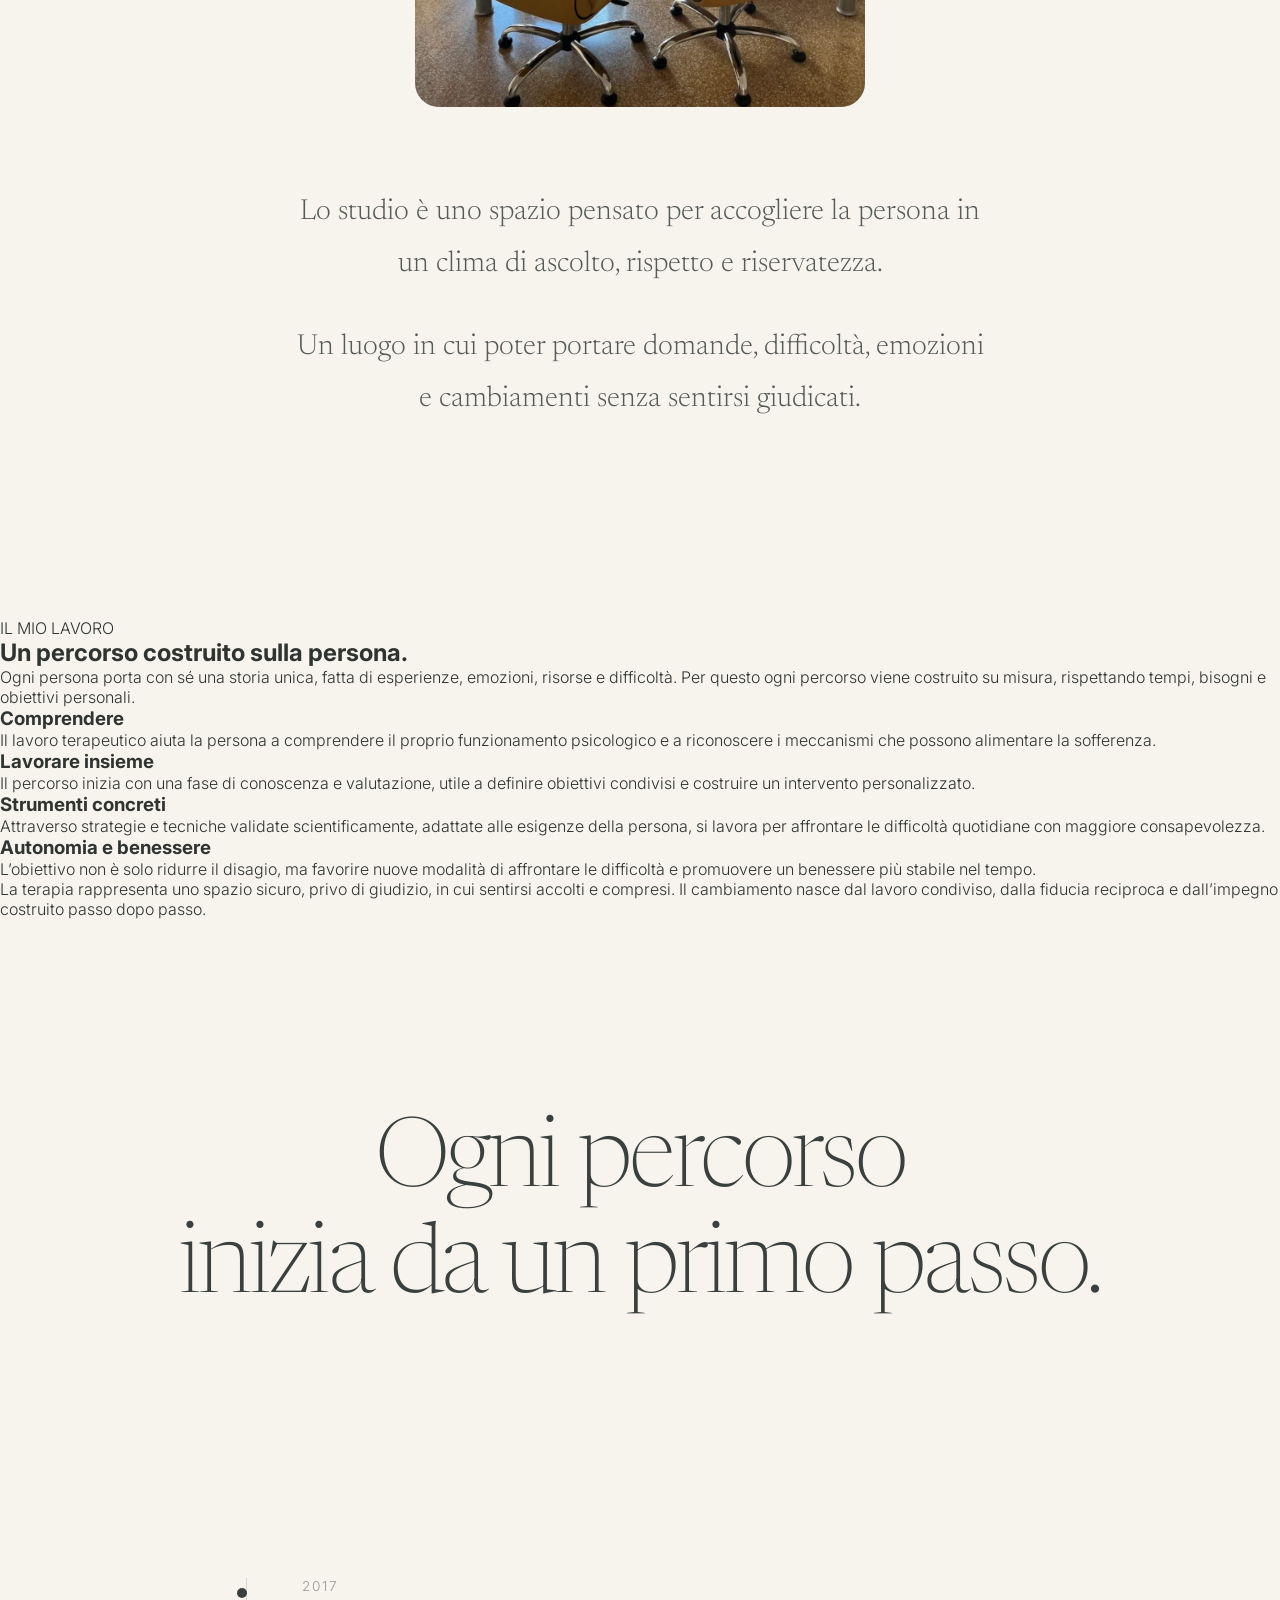
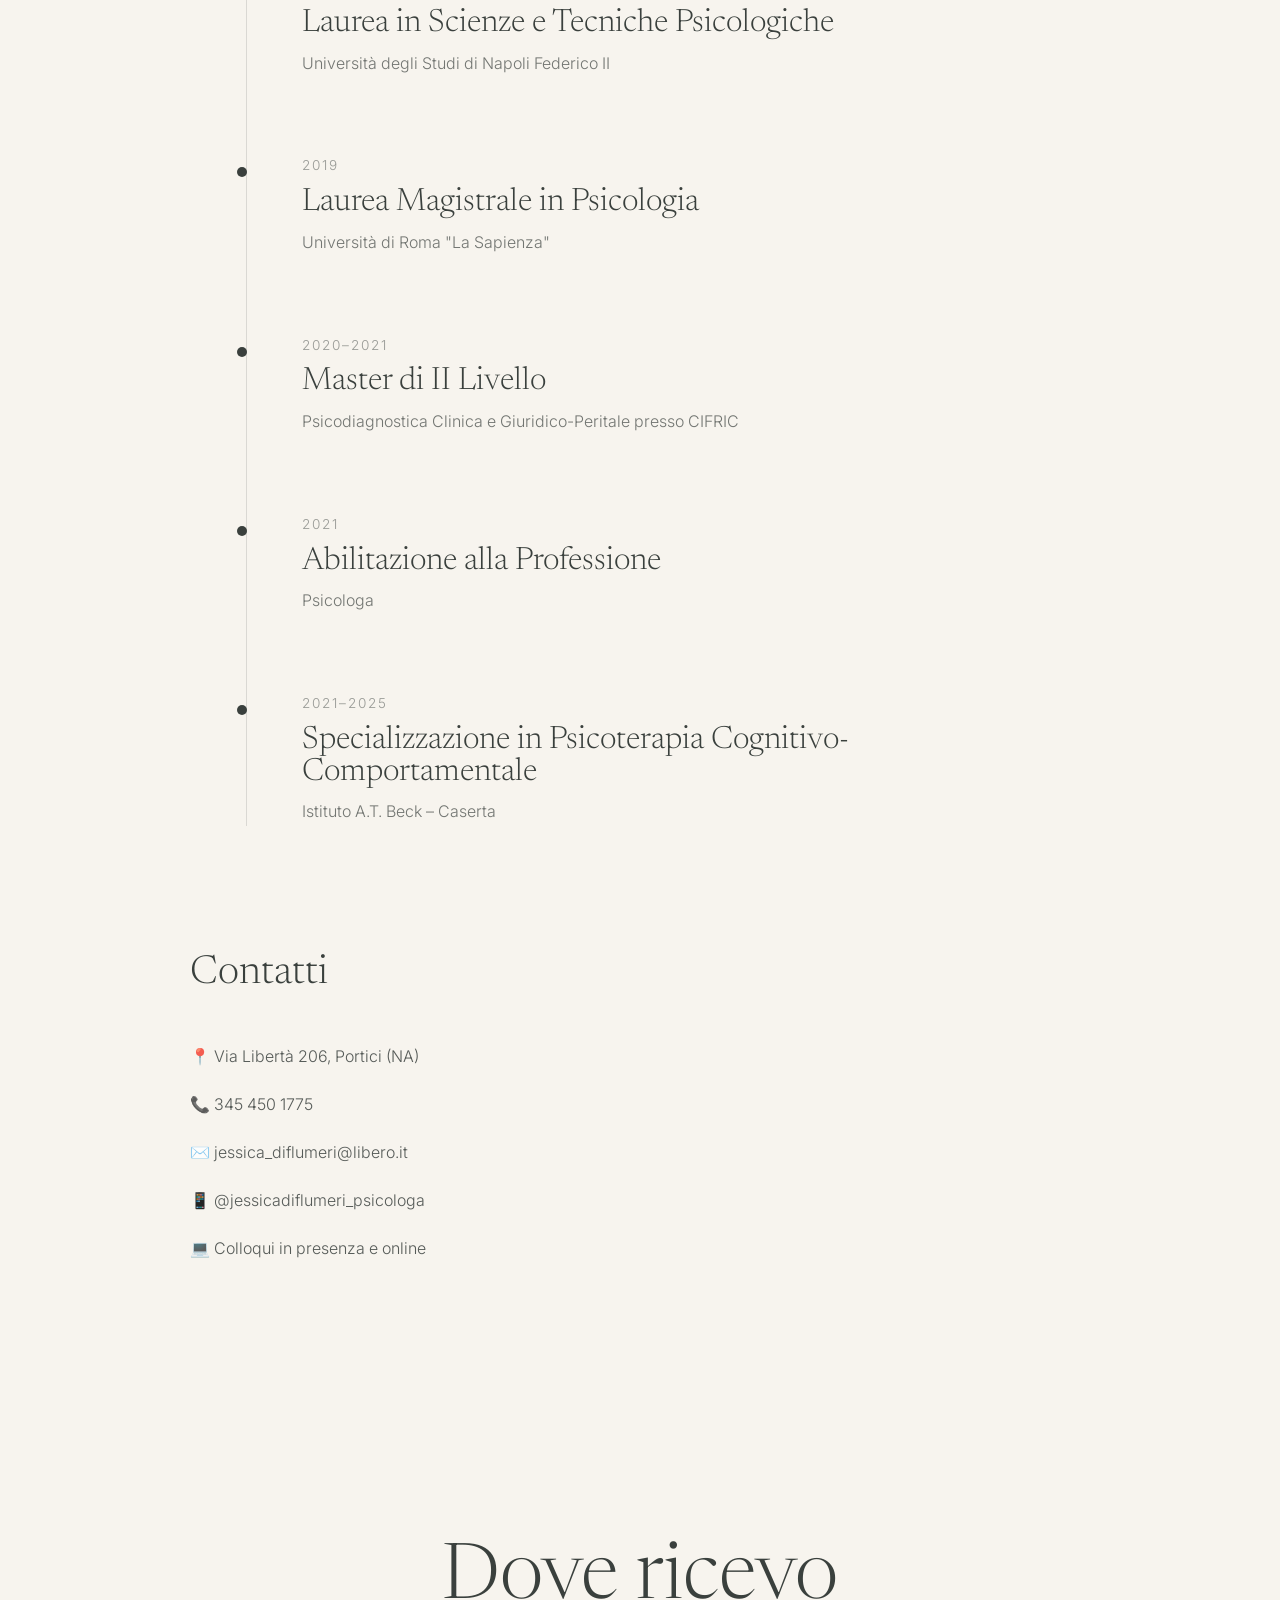
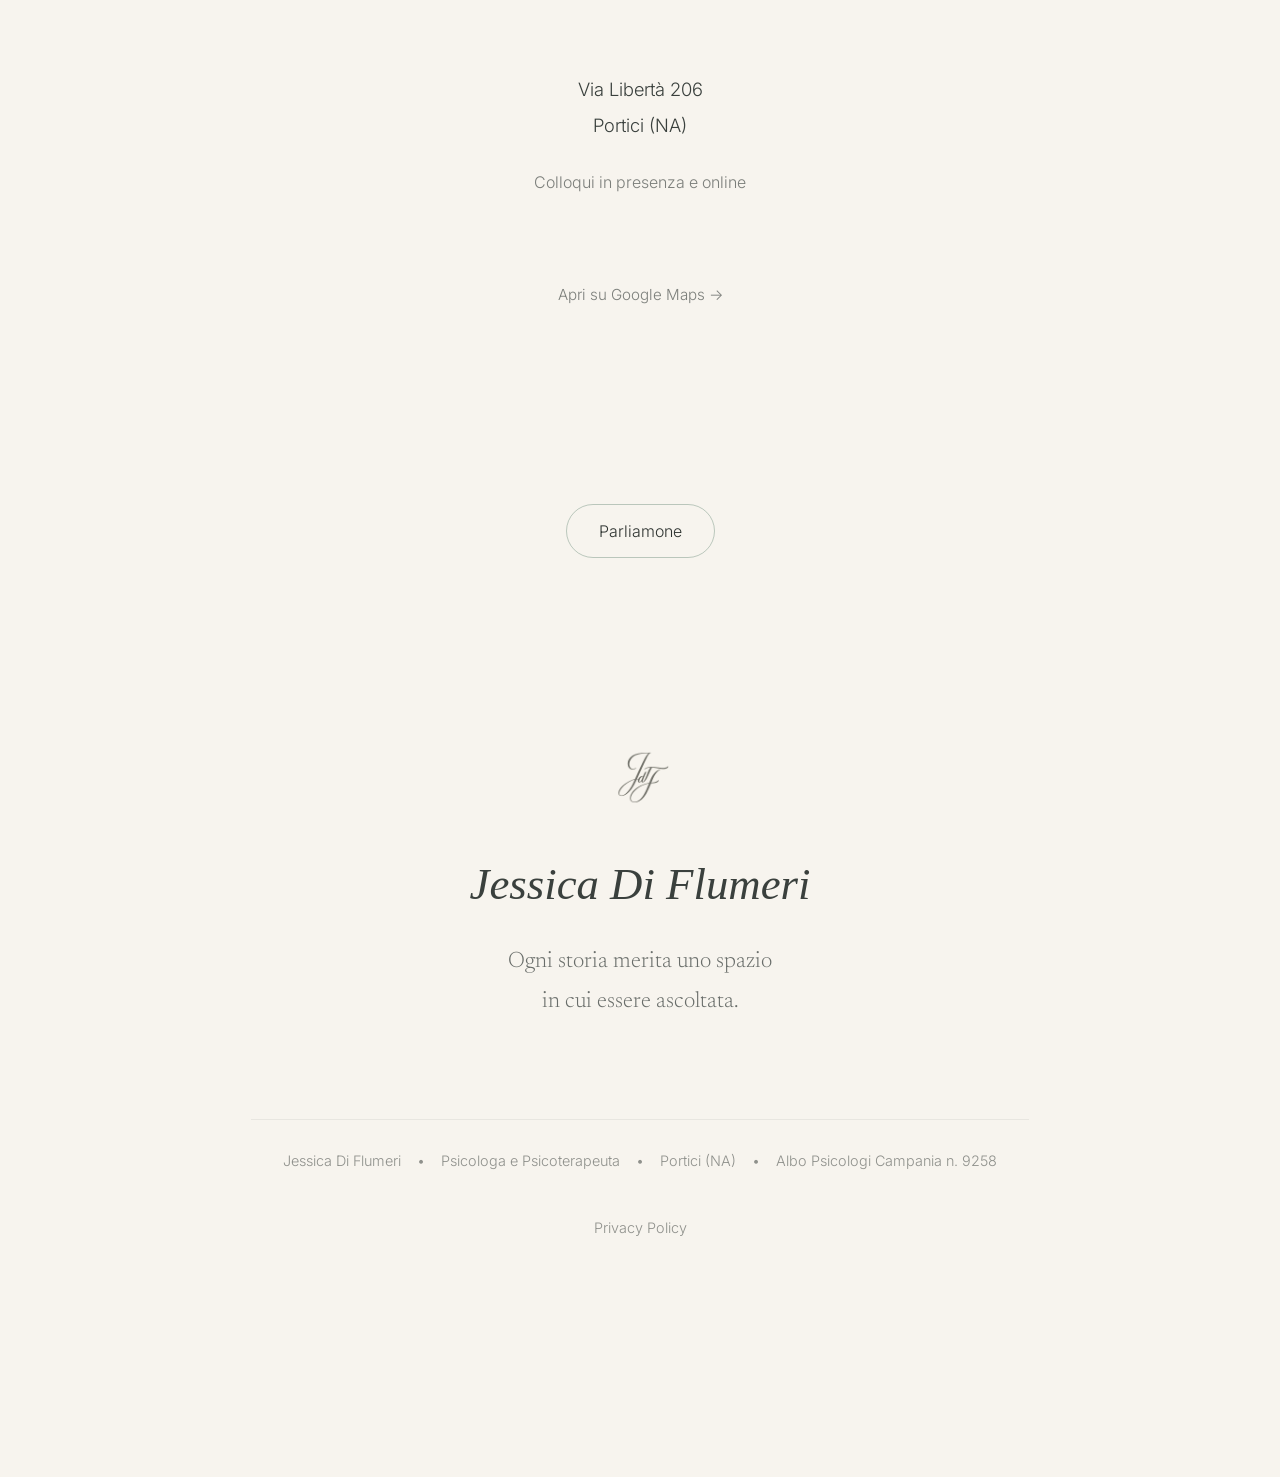
==== commit 8dbe046e: "Salvataggio modifiche sezione metodo Jessica" ====
--- a/index.html
+++ b/index.html
@@ -227,43 +227,68 @@
     </section>
     <!-- COME LAVORA JESSICA -->
 
-    <section class="method-section">
-      <h2 class="method-title reveal-method">
-        Non esistono<br />
-        percorsi uguali.
-      </h2>
-
-      <div class="method-text reveal-method-text">
-        <p>
-          Ogni persona arriva con una storia, esperienze e bisogni differenti.
-        </p>
-
-        <p>
-          Per questo il percorso terapeutico viene costruito insieme, nel
-          rispetto dei tempi, delle emozioni e del momento che la persona sta
-          attraversando.
-        </p>
-
-        <p>
-          L'obiettivo non è trovare risposte immediate, ma creare uno spazio in
-          cui comprendere ciò che accade e dare significato alla propria
-          esperienza.
-        </p>
-      </div>
-    </section>
-    <section class="values-section">
-      <div class="value value-1">
-        <span>Ascolto</span>
-      </div>
-
-      <div class="value value-2">
-        <span>Comprensione</span>
-      </div>
-
-      <div class="value value-3">
-        <span>Crescita</span>
-      </div>
-    </section>
+    <section class="method" id="method">
+  <div class="method-header">
+    <span class="section-eyebrow"> IL MIO LAVORO </span>
+
+    <h2>Un percorso costruito sulla persona.</h2>
+
+    <p>
+      Ogni persona porta con sé una storia unica, fatta di esperienze,
+      emozioni, risorse e difficoltà. Per questo ogni percorso viene costruito
+      su misura, rispettando tempi, bisogni e obiettivi personali.
+    </p>
+  </div>
+
+  <div class="method-steps">
+    <article class="step">
+      <h3>Comprendere</h3>
+
+      <p>
+        Il lavoro terapeutico aiuta la persona a comprendere il proprio
+        funzionamento psicologico e a riconoscere i meccanismi che possono
+        alimentare la sofferenza.
+      </p>
+    </article>
+
+    <article class="step">
+      <h3>Lavorare insieme</h3>
+
+      <p>
+        Il percorso inizia con una fase di conoscenza e valutazione, utile a
+        definire obiettivi condivisi e costruire un intervento personalizzato.
+      </p>
+    </article>
+
+    <article class="step">
+      <h3>Strumenti concreti</h3>
+
+      <p>
+        Attraverso strategie e tecniche validate scientificamente, adattate alle
+        esigenze della persona, si lavora per affrontare le difficoltà
+        quotidiane con maggiore consapevolezza.
+      </p>
+    </article>
+
+    <article class="step">
+      <h3>Autonomia e benessere</h3>
+
+      <p>
+        L’obiettivo non è solo ridurre il disagio, ma favorire nuove modalità di
+        affrontare le difficoltà e promuovere un benessere più stabile nel
+        tempo.
+      </p>
+    </article>
+  </div>
+
+  <div class="method-closing">
+    <p>
+      La terapia rappresenta uno spazio sicuro, privo di giudizio, in cui
+      sentirsi accolti e compresi. Il cambiamento nasce dal lavoro condiviso,
+      dalla fiducia reciproca e dall’impegno costruito passo dopo passo.
+    </p>
+  </div>
+</section>
     <!-- SEZIONE FINALE -->
 
     <section class="final-section">
--- a/style.css
+++ b/style.css
@@ -140,9 +140,9 @@
 /* ========================================
    SCROLL
 ======================================== */
-
 html {
   scroll-behavior: smooth;
+  scroll-snap-type: y proximity;
 }
 
 .hero,
@@ -1249,62 +1249,256 @@
 .footer-legal a:hover {
   color: #3a403d;
 }
+/* VALUES */
+
+.values-section {
+
+  position: static;
+
+  height: auto;
+
+  display: flex;
+
+  flex-direction: column;
+
+  align-items: center;
+
+  justify-content: center;
+
+  gap: 40vh;
+
+  padding: 15vh 2rem;
+}
+
+.value {
+
+  position: static;
+
+  opacity: 1;
+
+  transform: none;
+
+  text-align: center;
+}
+
+.value span {
+
+  font-size: clamp(3rem, 13vw, 4.5rem);
+
+  display: block;
+}
 
 @media (max-width: 768px) {
+
+  /* HERO */
+
+  .hero {
+    padding: 3rem 1.5rem;
+    gap: 3rem;
+  }
+
+  h1 {
+    font-size: clamp(3rem, 14vw, 5rem);
+    max-width: 100%;
+  }
+
+  .hero-text {
+    font-size: 1.2rem;
+    max-width: 100%;
+  }
+
+  .hero-logo {
+    right: 50%;
+    top: 20%;
+    transform: translateX(50%);
+  }
+
+  .hero-logo img {
+    width: 250px;
+  }
+
+  .name {
+    font-size: 1.3rem;
+  }
+
+  .title {
+    font-size: 0.7rem;
+    letter-spacing: 0.15em;
+  }
+ /* SCROLL GUIDATO */
+
+html {
+
+  scroll-snap-type: y proximity;
+
+}
+
+.thought-section {
+
+  min-height: 100svh;
+
+  display: flex;
+
+  align-items: center;
+
+  justify-content: center;
+
+  padding: 2rem;
+
+  scroll-snap-align: start;
+
+}
+
+.thought {
+
+  max-width: 90%;
+
+  margin: 0 auto;
+
+}
+
+  /* PENSIERI */
+
+  .thought-main {
+    font-size: clamp(2.6rem, 11vw, 4rem);
+    line-height: 1.1;
+    text-align: center;
+  }
+
+  .thought-sub {
+    font-size: 1.2rem;
+    padding: 0 1rem;
+  }
+
+  /* TEMATICHE */
+
   .areas-cloud {
     position: static;
-
     height: auto;
-
     display: flex;
-
     flex-direction: column;
-
-    gap: 5rem;
-
+    gap: 4rem;
     align-items: center;
   }
 
   .area {
     position: static;
-
     max-width: 280px;
-
     text-align: center;
   }
 
   .area h3 {
-    font-size: 3rem;
+    font-size: 2.2rem;
   }
 
   .area p {
-    font-size: 1rem;
-  }
-}
-@media (max-width: 768px) {
-
-  .hero-logo {
-
-    right: 50%;
-
-    top: 20%;
-
-    transform: translateX(50%);
-  }
-
-  .hero-logo img {
-
-    width: 250px;
-  }
-}
-@media (max-width: 768px) {
+    font-size: 0.95rem;
+    line-height: 1.7;
+  }
+
+  /* TIMELINE */
+
+  .timeline-section {
+    padding: 6rem 1.5rem;
+  }
+
+  .timeline {
+    padding-left: 35px;
+  }
+
+  .timeline::before {
+    left: 12px;
+  }
+
+  .timeline-item::before {
+    left: -28px;
+  }
+
+  .timeline-content h3 {
+    font-size: 1.6rem;
+    line-height: 1.2;
+  }
+
+  .timeline-content p {
+    font-size: 0.95rem;
+    line-height: 1.7;
+  }
+
+  .year {
+    font-size: 0.75rem;
+  }
+
+  /* TITOLI GRANDI */
+
+  .about-title,
+  .areas-title,
+  .studio-title,
+  .method-title,
+  .final-title,
+  .location-title {
+    font-size: clamp(2.8rem, 10vw, 4rem);
+  }
+
+  /* FOOTER */
 
   .site-footer {
-
     flex-direction: column;
-
-    gap: .5rem;
-
+    gap: 0.5rem;
     text-align: center;
   }
-}
+
+}
+/* ==========================
+   VALORI - MOBILE
+========================== */
+
+.values-section {
+
+  position: relative;
+
+  height: 170vh;
+
+  padding: 0 2rem;
+}
+
+.value {
+
+  position: absolute;
+
+  left: 50% !important;
+
+  right: auto !important;
+
+  transform: translateX(-50%) translateY(30px);
+
+  width: 100%;
+
+  text-align: center;
+}
+
+.value.visible {
+
+  transform: translateX(-50%) translateY(0);
+}
+
+.value span {
+
+  font-size: clamp(3rem, 13vw, 4.8rem);
+
+  white-space: nowrap;
+}
+
+.value-1 {
+
+  top: 8vh;
+}
+
+.value-2 {
+
+  top: 65vh;
+}
+
+.value-3 {
+
+  top: 122vh;
+}
